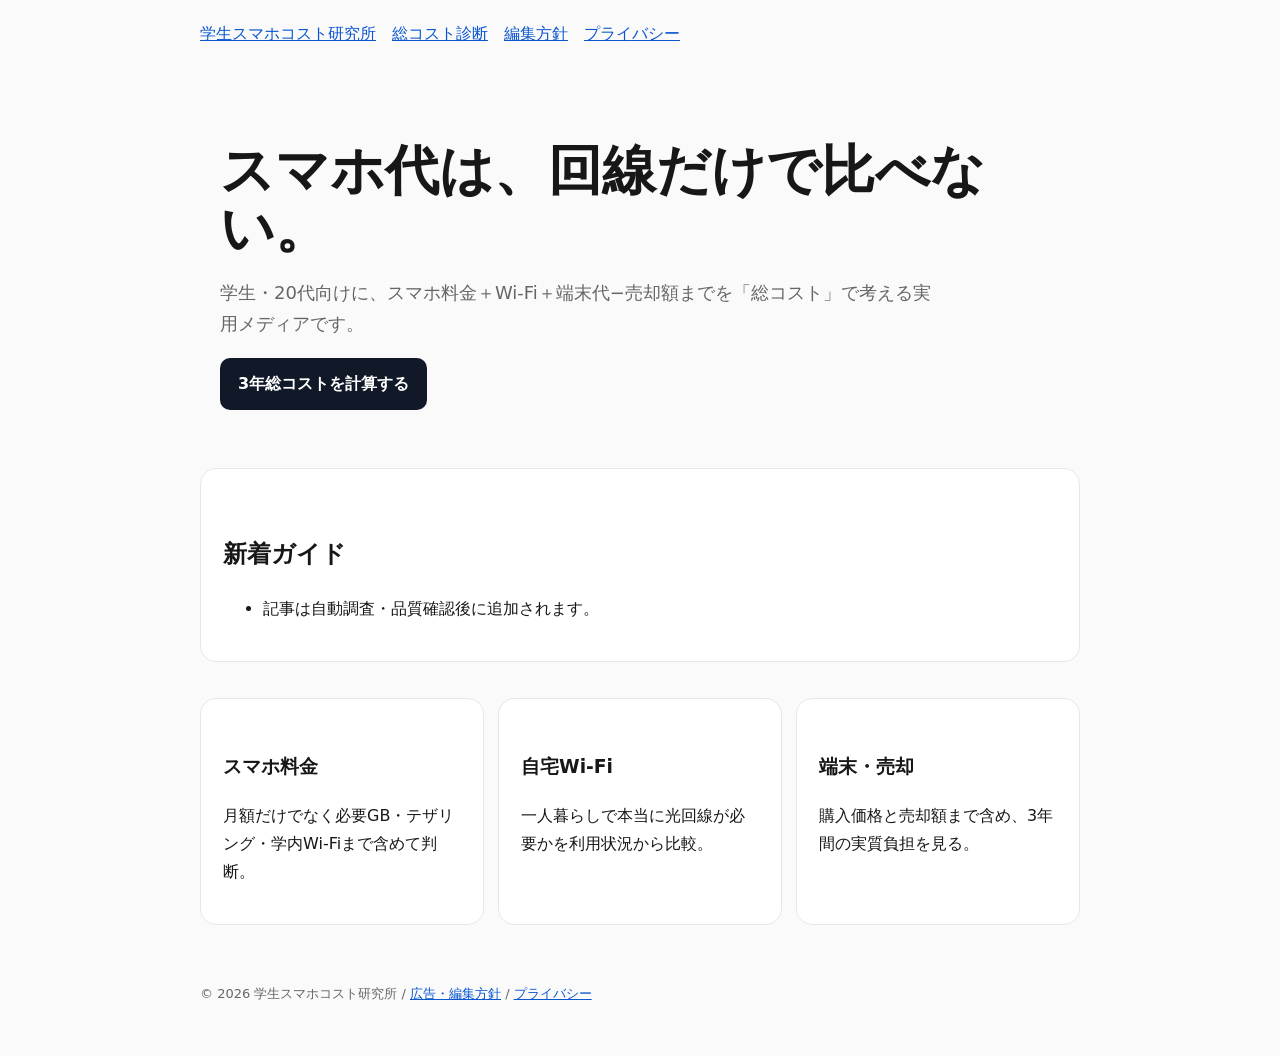
==== index.html @ e6176582 "Publish site from source e2dc97bde2a01c8302d99e75368e0c079bacfd00" ====
<!doctype html><html lang="ja"><head><meta charset="utf-8"><meta name="viewport" content="width=device-width,initial-scale=1"><title>学生スマホコスト研究所</title><meta name="description" content="大学生・20代向けに、スマホ料金＋Wi-Fi＋端末代−売却額までを3年総コストで比較する実用メディア"><style>
:root{--bg:#fafafa;--card:#fff;--text:#171717;--muted:#666;--line:#e7e7e7;--accent:#111827}
*{box-sizing:border-box}body{margin:0;background:var(--bg);color:var(--text);font-family:system-ui,-apple-system,BlinkMacSystemFont,"Segoe UI",sans-serif;line-height:1.75}a{color:#0b57d0}header,main,footer{max-width:920px;margin:auto;padding:20px}.hero{padding:54px 20px 24px}.hero h1{font-size:clamp(30px,6vw,54px);line-height:1.08;margin:0 0 16px}.lead{font-size:18px;color:var(--muted);max-width:720px}.card{background:var(--card);border:1px solid var(--line);border-radius:16px;padding:22px;margin:18px 0}.ad{font-size:13px;background:#f0f3f6;border-radius:10px;padding:12px;color:#444}.meta{font-size:13px;color:var(--muted)}h2{margin-top:42px}h3{margin-top:30px}.cta{display:inline-block;padding:12px 18px;background:var(--accent);color:#fff;border-radius:10px;text-decoration:none;font-weight:700}.cta:is(button){border:0;cursor:pointer}.a8-material{margin:18px 0;max-width:100%;overflow-wrap:anywhere}.a8-material img{max-width:100%;height:auto}.grid{display:grid;grid-template-columns:repeat(auto-fit,minmax(230px,1fr));gap:14px}.calc label{display:block;font-weight:600;margin:10px 0 4px}.calc input{width:100%;padding:10px;border:1px solid #ccc;border-radius:8px;font-size:16px}.result{font-size:24px;font-weight:750}.article-list li{margin:10px 0}footer{color:var(--muted);font-size:13px;padding-bottom:50px}@media(max-width:600px){header,main,footer{padding:16px}}
</style></head><body><header><a href="index.html">学生スマホコスト研究所</a>　<a href="calculator.html">総コスト診断</a>　<a href="about.html">編集方針</a>　<a href="privacy.html">プライバシー</a></header><main><section class="hero"><h1>スマホ代は、回線だけで比べない。</h1><p class="lead">学生・20代向けに、スマホ料金＋Wi-Fi＋端末代−売却額までを「総コスト」で考える実用メディアです。</p><p><a class="cta" href="calculator.html">3年総コストを計算する</a></p></section><section class="card"><h2>新着ガイド</h2><ul class="article-list"><li>記事は自動調査・品質確認後に追加されます。</li></ul></section><section class="grid"><div class="card"><h3>スマホ料金</h3><p>月額だけでなく必要GB・テザリング・学内Wi-Fiまで含めて判断。</p></div><div class="card"><h3>自宅Wi-Fi</h3><p>一人暮らしで本当に光回線が必要かを利用状況から比較。</p></div><div class="card"><h3>端末・売却</h3><p>購入価格と売却額まで含め、3年間の実質負担を見る。</p></div></section></main><footer>© 2026 学生スマホコスト研究所 / <a href="about.html">広告・編集方針</a> / <a href="privacy.html">プライバシー</a></footer></body></html>
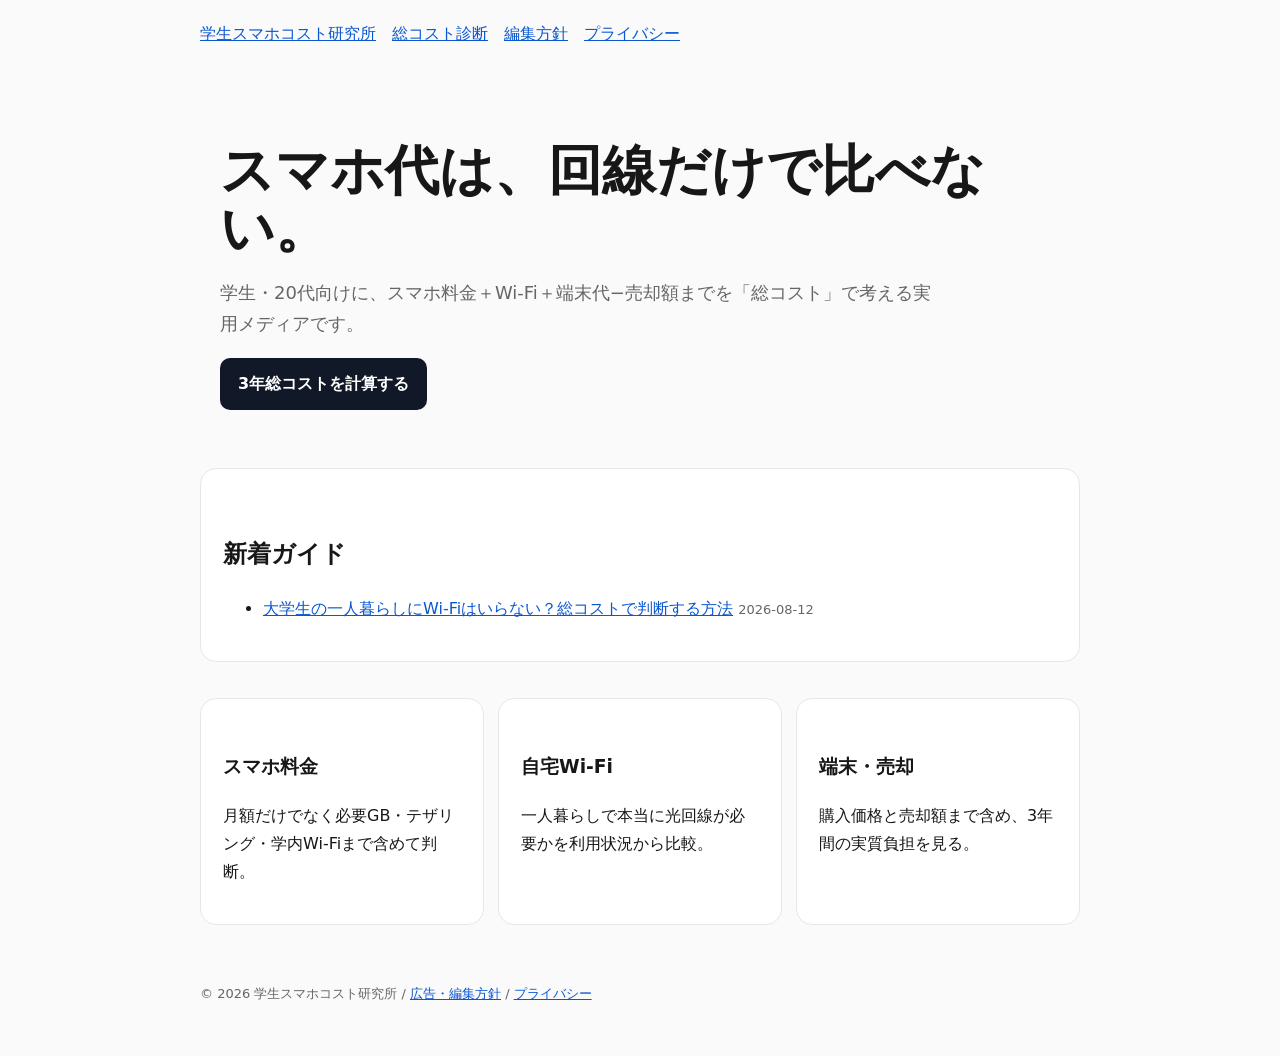
==== commit 404a413d: "Publish site from source 0dac244ba30dcc9787a6cc084d20dc7a38cf9743" ====
--- a/index.html
+++ b/index.html
@@ -1,4 +1,4 @@
 <!doctype html><html lang="ja"><head><meta charset="utf-8"><meta name="viewport" content="width=device-width,initial-scale=1"><title>学生スマホコスト研究所</title><meta name="description" content="大学生・20代向けに、スマホ料金＋Wi-Fi＋端末代−売却額までを3年総コストで比較する実用メディア"><style>
 :root{--bg:#fafafa;--card:#fff;--text:#171717;--muted:#666;--line:#e7e7e7;--accent:#111827}
 *{box-sizing:border-box}body{margin:0;background:var(--bg);color:var(--text);font-family:system-ui,-apple-system,BlinkMacSystemFont,"Segoe UI",sans-serif;line-height:1.75}a{color:#0b57d0}header,main,footer{max-width:920px;margin:auto;padding:20px}.hero{padding:54px 20px 24px}.hero h1{font-size:clamp(30px,6vw,54px);line-height:1.08;margin:0 0 16px}.lead{font-size:18px;color:var(--muted);max-width:720px}.card{background:var(--card);border:1px solid var(--line);border-radius:16px;padding:22px;margin:18px 0}.ad{font-size:13px;background:#f0f3f6;border-radius:10px;padding:12px;color:#444}.meta{font-size:13px;color:var(--muted)}h2{margin-top:42px}h3{margin-top:30px}.cta{display:inline-block;padding:12px 18px;background:var(--accent);color:#fff;border-radius:10px;text-decoration:none;font-weight:700}.cta:is(button){border:0;cursor:pointer}.a8-material{margin:18px 0;max-width:100%;overflow-wrap:anywhere}.a8-material img{max-width:100%;height:auto}.grid{display:grid;grid-template-columns:repeat(auto-fit,minmax(230px,1fr));gap:14px}.calc label{display:block;font-weight:600;margin:10px 0 4px}.calc input{width:100%;padding:10px;border:1px solid #ccc;border-radius:8px;font-size:16px}.result{font-size:24px;font-weight:750}.article-list li{margin:10px 0}footer{color:var(--muted);font-size:13px;padding-bottom:50px}@media(max-width:600px){header,main,footer{padding:16px}}
-</style></head><body><header><a href="index.html">学生スマホコスト研究所</a>　<a href="calculator.html">総コスト診断</a>　<a href="about.html">編集方針</a>　<a href="privacy.html">プライバシー</a></header><main><section class="hero"><h1>スマホ代は、回線だけで比べない。</h1><p class="lead">学生・20代向けに、スマホ料金＋Wi-Fi＋端末代−売却額までを「総コスト」で考える実用メディアです。</p><p><a class="cta" href="calculator.html">3年総コストを計算する</a></p></section><section class="card"><h2>新着ガイド</h2><ul class="article-list"><li>記事は自動調査・品質確認後に追加されます。</li></ul></section><section class="grid"><div class="card"><h3>スマホ料金</h3><p>月額だけでなく必要GB・テザリング・学内Wi-Fiまで含めて判断。</p></div><div class="card"><h3>自宅Wi-Fi</h3><p>一人暮らしで本当に光回線が必要かを利用状況から比較。</p></div><div class="card"><h3>端末・売却</h3><p>購入価格と売却額まで含め、3年間の実質負担を見る。</p></div></section></main><footer>© 2026 学生スマホコスト研究所 / <a href="about.html">広告・編集方針</a> / <a href="privacy.html">プライバシー</a></footer></body></html>+</style></head><body><header><a href="index.html">学生スマホコスト研究所</a>　<a href="calculator.html">総コスト診断</a>　<a href="about.html">編集方針</a>　<a href="privacy.html">プライバシー</a></header><main><section class="hero"><h1>スマホ代は、回線だけで比べない。</h1><p class="lead">学生・20代向けに、スマホ料金＋Wi-Fi＋端末代−売却額までを「総コスト」で考える実用メディアです。</p><p><a class="cta" href="calculator.html">3年総コストを計算する</a></p></section><section class="card"><h2>新着ガイド</h2><ul class="article-list"><li><a href="i01-daigakusei-hitorigurashi-wifi-iranai.html">大学生の一人暮らしにWi-Fiはいらない？総コストで判断する方法</a> <span class="meta">2026-08-12</span></li></ul></section><section class="grid"><div class="card"><h3>スマホ料金</h3><p>月額だけでなく必要GB・テザリング・学内Wi-Fiまで含めて判断。</p></div><div class="card"><h3>自宅Wi-Fi</h3><p>一人暮らしで本当に光回線が必要かを利用状況から比較。</p></div><div class="card"><h3>端末・売却</h3><p>購入価格と売却額まで含め、3年間の実質負担を見る。</p></div></section></main><footer>© 2026 学生スマホコスト研究所 / <a href="about.html">広告・編集方針</a> / <a href="privacy.html">プライバシー</a></footer></body></html>
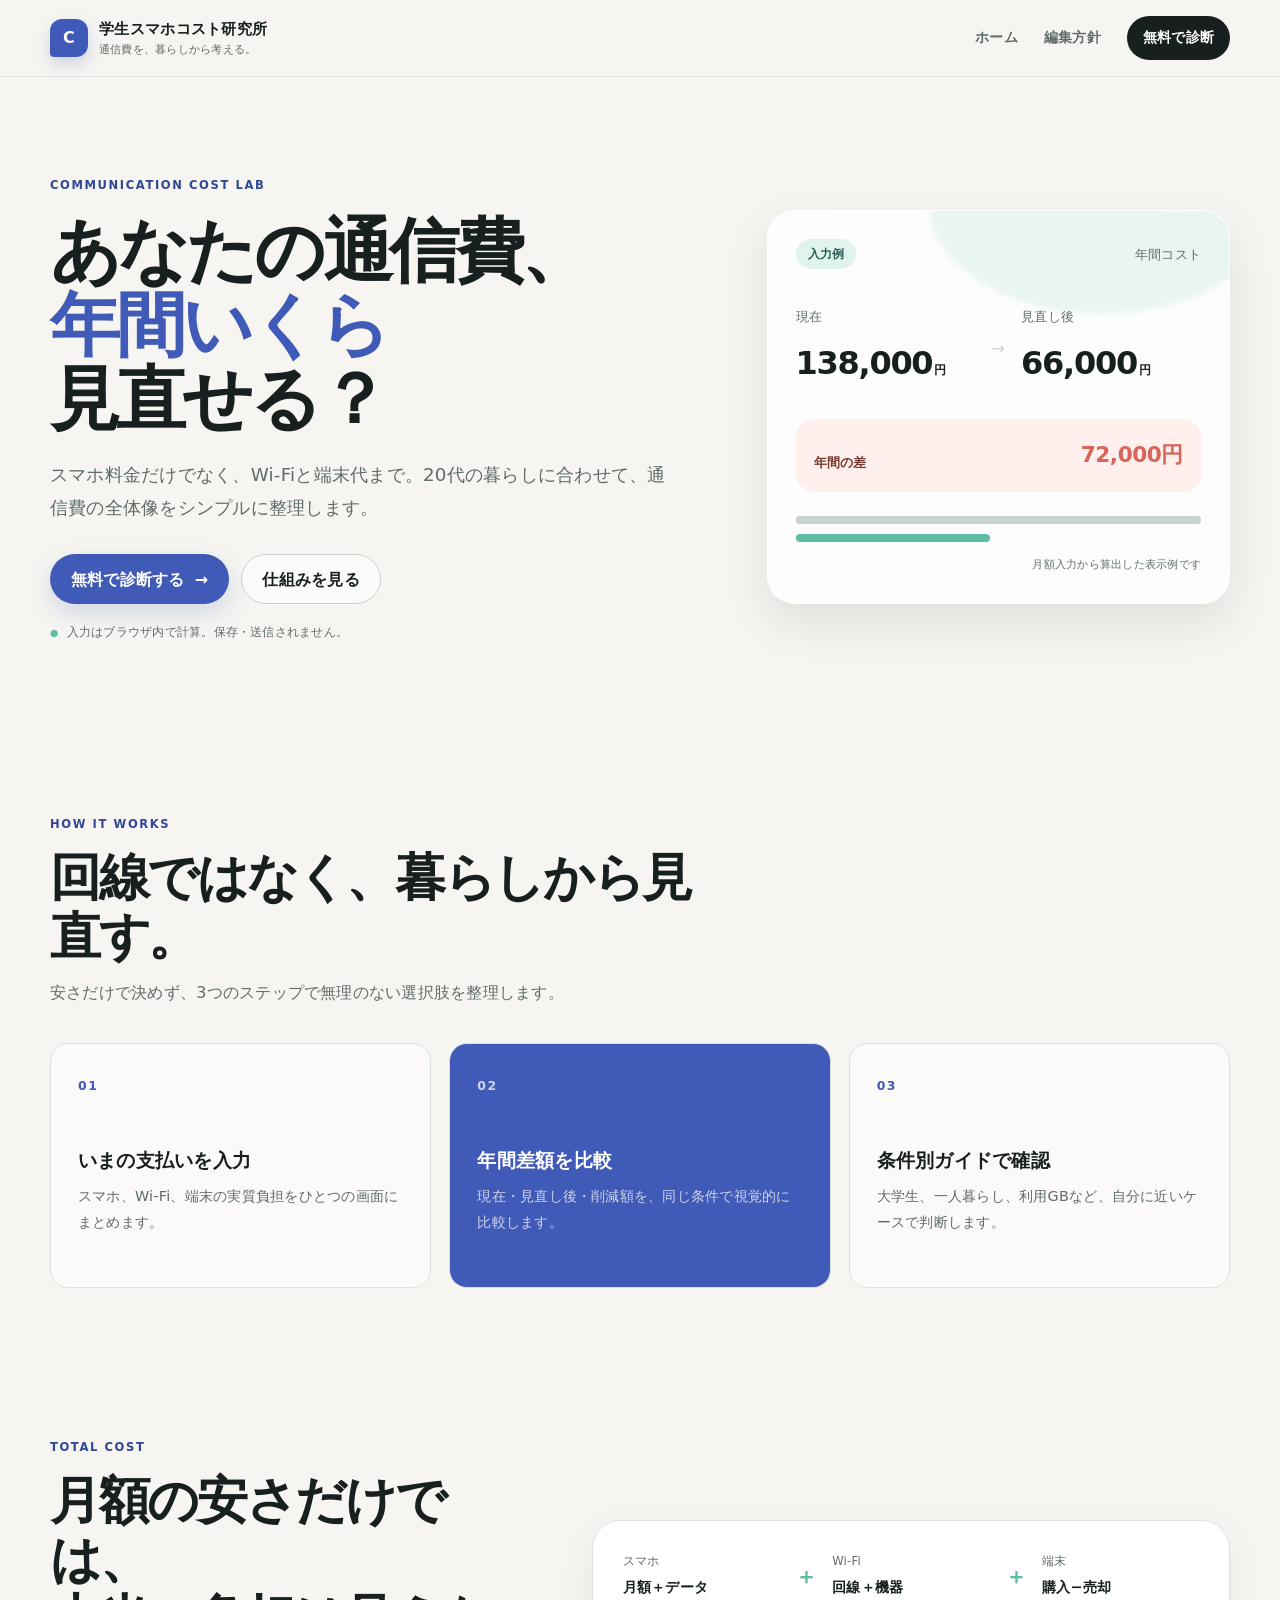
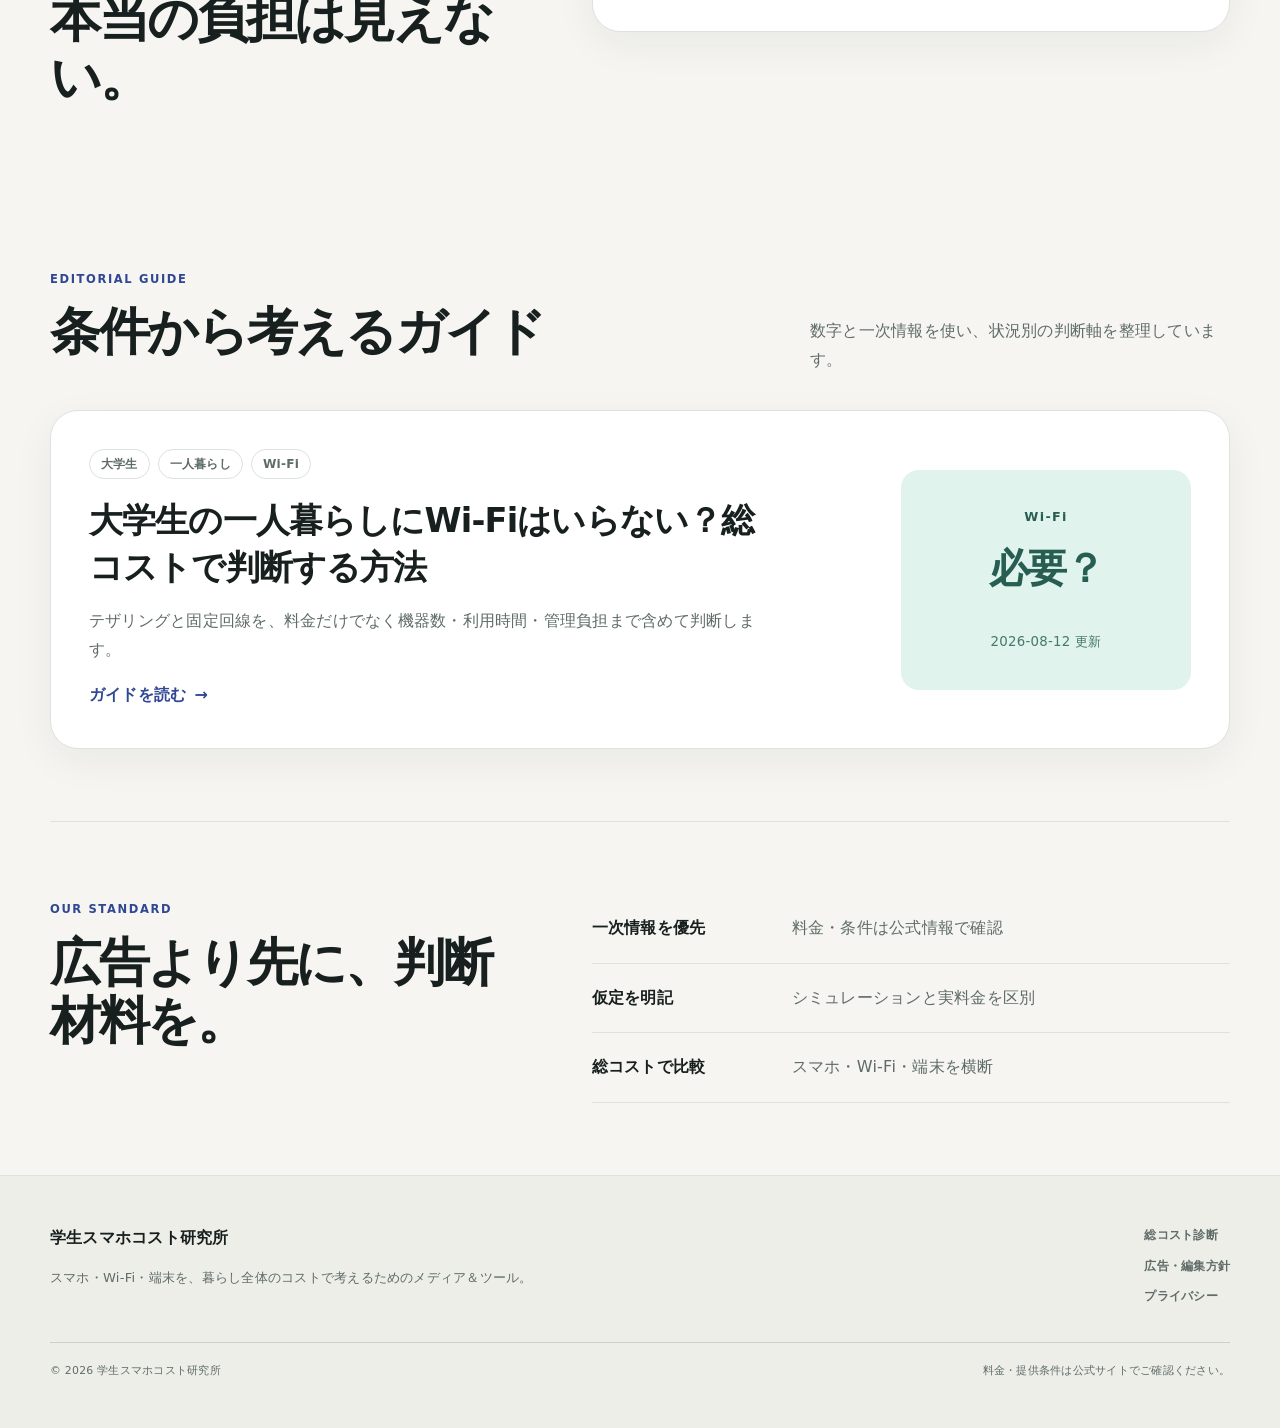
==== commit ae6653b1: "Publish site from source 175509a9a19158908cd3a0528f98ae6d734ffe25" ====
--- a/index.html
+++ b/index.html
@@ -1,4 +1,10 @@
-<!doctype html><html lang="ja"><head><meta charset="utf-8"><meta name="viewport" content="width=device-width,initial-scale=1"><title>学生スマホコスト研究所</title><meta name="description" content="大学生・20代向けに、スマホ料金＋Wi-Fi＋端末代−売却額までを3年総コストで比較する実用メディア"><style>
-:root{--bg:#fafafa;--card:#fff;--text:#171717;--muted:#666;--line:#e7e7e7;--accent:#111827}
-*{box-sizing:border-box}body{margin:0;background:var(--bg);color:var(--text);font-family:system-ui,-apple-system,BlinkMacSystemFont,"Segoe UI",sans-serif;line-height:1.75}a{color:#0b57d0}header,main,footer{max-width:920px;margin:auto;padding:20px}.hero{padding:54px 20px 24px}.hero h1{font-size:clamp(30px,6vw,54px);line-height:1.08;margin:0 0 16px}.lead{font-size:18px;color:var(--muted);max-width:720px}.card{background:var(--card);border:1px solid var(--line);border-radius:16px;padding:22px;margin:18px 0}.ad{font-size:13px;background:#f0f3f6;border-radius:10px;padding:12px;color:#444}.meta{font-size:13px;color:var(--muted)}h2{margin-top:42px}h3{margin-top:30px}.cta{display:inline-block;padding:12px 18px;background:var(--accent);color:#fff;border-radius:10px;text-decoration:none;font-weight:700}.cta:is(button){border:0;cursor:pointer}.a8-material{margin:18px 0;max-width:100%;overflow-wrap:anywhere}.a8-material img{max-width:100%;height:auto}.grid{display:grid;grid-template-columns:repeat(auto-fit,minmax(230px,1fr));gap:14px}.calc label{display:block;font-weight:600;margin:10px 0 4px}.calc input{width:100%;padding:10px;border:1px solid #ccc;border-radius:8px;font-size:16px}.result{font-size:24px;font-weight:750}.article-list li{margin:10px 0}footer{color:var(--muted);font-size:13px;padding-bottom:50px}@media(max-width:600px){header,main,footer{padding:16px}}
-</style></head><body><header><a href="index.html">学生スマホコスト研究所</a>　<a href="calculator.html">総コスト診断</a>　<a href="about.html">編集方針</a>　<a href="privacy.html">プライバシー</a></header><main><section class="hero"><h1>スマホ代は、回線だけで比べない。</h1><p class="lead">学生・20代向けに、スマホ料金＋Wi-Fi＋端末代−売却額までを「総コスト」で考える実用メディアです。</p><p><a class="cta" href="calculator.html">3年総コストを計算する</a></p></section><section class="card"><h2>新着ガイド</h2><ul class="article-list"><li><a href="i01-daigakusei-hitorigurashi-wifi-iranai.html">大学生の一人暮らしにWi-Fiはいらない？総コストで判断する方法</a> <span class="meta">2026-08-12</span></li></ul></section><section class="grid"><div class="card"><h3>スマホ料金</h3><p>月額だけでなく必要GB・テザリング・学内Wi-Fiまで含めて判断。</p></div><div class="card"><h3>自宅Wi-Fi</h3><p>一人暮らしで本当に光回線が必要かを利用状況から比較。</p></div><div class="card"><h3>端末・売却</h3><p>購入価格と売却額まで含め、3年間の実質負担を見る。</p></div></section></main><footer>© 2026 学生スマホコスト研究所 / <a href="about.html">広告・編集方針</a> / <a href="privacy.html">プライバシー</a></footer></body></html>+<!doctype html>
+<html lang="ja"><head><meta charset="utf-8"><meta name="viewport" content="width=device-width,initial-scale=1,viewport-fit=cover">
+<title>学生スマホコスト研究所</title><meta name="description" content="大学生・20代向けに、スマホ料金＋Wi-Fi＋端末代−売却額までを3年総コストで比較する実用メディア"><meta name="robots" content="index,follow,max-image-preview:large"><meta name="theme-color" content="#f6f5f1"><link rel="canonical" href="https://reitakahashi0020-rgb.github.io/student-phone-cost/">
+<meta property="og:type" content="website"><meta property="og:locale" content="ja_JP"><meta property="og:site_name" content="学生スマホコスト研究所"><meta property="og:title" content="学生スマホコスト研究所"><meta property="og:description" content="大学生・20代向けに、スマホ料金＋Wi-Fi＋端末代−売却額までを3年総コストで比較する実用メディア"><meta property="og:url" content="https://reitakahashi0020-rgb.github.io/student-phone-cost/">
+<link rel="stylesheet" href="site.css"><script defer src="site.js"></script><script type="application/ld+json">{"@context":"https://schema.org","@type":"WebSite","name":"学生スマホコスト研究所","description":"大学生・20代向けに、スマホ料金＋Wi-Fi＋端末代−売却額までを3年総コストで比較する実用メディア","url":"https://reitakahashi0020-rgb.github.io/student-phone-cost/","inLanguage":"ja-JP"}</script></head>
+<body class="home-body"><a class="skip-link" href="#main-content">本文へ移動</a><header class="site-header"><div class="site-header-inner"><a class="brand" href="index.html" aria-label="学生スマホコスト研究所 トップ"><span class="brand-mark" aria-hidden="true">C</span><span><strong>学生スマホコスト研究所</strong><small>通信費を、暮らしから考える。</small></span></a><nav class="global-nav" aria-label="メインナビゲーション"><a href="index.html">ホーム</a><a href="about.html">編集方針</a><a class="nav-cta" href="calculator.html">無料で診断</a></nav></div></header><main id="main-content"><section class="home-hero"><div class="hero-copy"><span class="eyebrow">COMMUNICATION COST LAB</span><h1>あなたの通信費、<br><em>年間いくら</em><br>見直せる？</h1><p>スマホ料金だけでなく、Wi-Fiと端末代まで。20代の暮らしに合わせて、通信費の全体像をシンプルに整理します。</p><div class="hero-actions"><a class="button button-primary" href="calculator.html">無料で診断する <span aria-hidden="true">→</span></a><a class="button button-ghost" href="#how-it-works">仕組みを見る</a></div><p class="privacy-note"><span aria-hidden="true">●</span> 入力はブラウザ内で計算。保存・送信されません。</p></div><div class="hero-dashboard" aria-label="診断結果の表示例"><div class="dashboard-top"><span class="pill pill-mint">入力例</span><span>年間コスト</span></div><div class="cost-flow"><div><small>現在</small><strong>138,000<em>円</em></strong></div><span aria-hidden="true">→</span><div><small>見直し後</small><strong>66,000<em>円</em></strong></div></div><div class="saving-strip"><span>年間の差</span><strong>72,000円</strong></div><div class="mini-bars" aria-hidden="true"><span style="--bar:100%"></span><span style="--bar:48%"></span></div><small class="example-note">月額入力から算出した表示例です</small></div></section>
+<section id="how-it-works" class="home-section"><div class="section-heading"><span class="eyebrow">HOW IT WORKS</span><h2>回線ではなく、暮らしから見直す。</h2><p>安さだけで決めず、3つのステップで無理のない選択肢を整理します。</p></div><div class="steps-grid"><article class="step-card"><span>01</span><h3>いまの支払いを入力</h3><p>スマホ、Wi-Fi、端末の実質負担をひとつの画面にまとめます。</p></article><article class="step-card step-featured"><span>02</span><h3>年間差額を比較</h3><p>現在・見直し後・削減額を、同じ条件で視覚的に比較します。</p></article><article class="step-card"><span>03</span><h3>条件別ガイドで確認</h3><p>大学生、一人暮らし、利用GBなど、自分に近いケースで判断します。</p></article></div></section>
+<section class="home-section feature-band"><div><span class="eyebrow">TOTAL COST</span><h2>月額の安さだけでは、<br>本当の負担は見えない。</h2></div><div class="formula-card"><div><span>スマホ</span><strong>月額＋データ</strong></div><b>＋</b><div><span>Wi-Fi</span><strong>回線＋機器</strong></div><b>＋</b><div><span>端末</span><strong>購入−売却</strong></div></div></section>
+<section class="home-section"><div class="section-heading section-heading-inline"><div><span class="eyebrow">EDITORIAL GUIDE</span><h2>条件から考えるガイド</h2></div><p>数字と一次情報を使い、状況別の判断軸を整理しています。</p></div><article class="featured-guide"><div><div class="pill-row"><span class="pill">大学生</span><span class="pill">一人暮らし</span><span class="pill">Wi-Fi</span></div><h3><a href="i01-daigakusei-hitorigurashi-wifi-iranai.html">大学生の一人暮らしにWi-Fiはいらない？総コストで判断する方法</a></h3><p>テザリングと固定回線を、料金だけでなく機器数・利用時間・管理負担まで含めて判断します。</p><a class="text-link" href="i01-daigakusei-hitorigurashi-wifi-iranai.html">ガイドを読む <span aria-hidden="true">→</span></a></div><div class="guide-visual" aria-hidden="true"><span>Wi-Fi</span><strong>必要？</strong><small>2026-08-12 更新</small></div></article></section>
+<section class="home-section trust-section"><div><span class="eyebrow">OUR STANDARD</span><h2>広告より先に、判断材料を。</h2></div><div class="trust-points"><p><strong>一次情報を優先</strong><span>料金・条件は公式情報で確認</span></p><p><strong>仮定を明記</strong><span>シミュレーションと実料金を区別</span></p><p><strong>総コストで比較</strong><span>スマホ・Wi-Fi・端末を横断</span></p></div></section></main><footer class="site-footer"><div class="footer-grid"><div><a class="footer-brand" href="index.html">学生スマホコスト研究所</a><p>スマホ・Wi-Fi・端末を、暮らし全体のコストで考えるためのメディア＆ツール。</p></div><nav aria-label="フッターナビゲーション"><a href="calculator.html">総コスト診断</a><a href="about.html">広告・編集方針</a><a href="privacy.html">プライバシー</a></nav></div><div class="footer-bottom"><span>© 2026 学生スマホコスト研究所</span><span>料金・提供条件は公式サイトでご確認ください。</span></div></footer></body></html>
--- a/site.css
+++ b/site.css
@@ -0,0 +1,352 @@
+:root {
+  color-scheme: light;
+  --color-background: #f6f5f1;
+  --color-surface: #ffffff;
+  --color-surface-soft: #edf2ef;
+  --color-text: #18201f;
+  --color-muted: #5f6c68;
+  --color-primary: #405ab8;
+  --color-primary-dark: #304793;
+  --color-primary-soft: #e8edff;
+  --color-secondary: #5dbda5;
+  --color-secondary-soft: #e0f4ed;
+  --color-accent: #d76559;
+  --color-accent-soft: #fff0ed;
+  --color-line: #dce2de;
+  --color-line-strong: #c8d1cc;
+  --shadow-soft: 0 12px 40px rgba(24, 32, 31, .06);
+  --shadow-lift: 0 18px 46px rgba(24, 32, 31, .10);
+  --radius-small: 10px;
+  --radius-medium: 18px;
+  --radius-large: 28px;
+  --space-1: .5rem;
+  --space-2: .75rem;
+  --space-3: 1rem;
+  --space-4: 1.5rem;
+  --space-5: 2rem;
+  --space-6: 3rem;
+  --space-7: 4.5rem;
+  --content-width: 1180px;
+  --reading-width: 720px;
+  --transition: 180ms cubic-bezier(.2, .8, .2, 1);
+}
+
+* { box-sizing: border-box; }
+html { scroll-behavior: smooth; }
+body { margin: 0; background: var(--color-background); color: var(--color-text); font-family: Inter, "Noto Sans JP", "Hiragino Kaku Gothic ProN", "Yu Gothic", system-ui, -apple-system, sans-serif; font-size: 16px; line-height: 1.8; letter-spacing: .015em; -webkit-font-smoothing: antialiased; }
+a { color: var(--color-primary-dark); text-decoration-thickness: .08em; text-underline-offset: .2em; }
+a:hover { color: var(--color-primary); }
+button, input { font: inherit; }
+button, a { -webkit-tap-highlight-color: transparent; }
+:focus-visible { outline: 3px solid rgba(64, 90, 184, .34); outline-offset: 3px; border-radius: 6px; }
+.skip-link { position: fixed; z-index: 100; top: 10px; left: 10px; transform: translateY(-150%); padding: 10px 14px; background: var(--color-text); color: white; border-radius: var(--radius-small); }
+.skip-link:focus { transform: translateY(0); }
+
+.site-header { position: sticky; z-index: 20; top: 0; background: rgba(246, 245, 241, .88); border-bottom: 1px solid rgba(220, 226, 222, .82); backdrop-filter: blur(14px); }
+.site-header-inner { width: min(calc(100% - 40px), var(--content-width)); min-height: 76px; margin: auto; display: flex; align-items: center; justify-content: space-between; gap: var(--space-4); }
+.brand { display: inline-flex; align-items: center; gap: 11px; color: var(--color-text); text-decoration: none; line-height: 1.15; }
+.brand:hover { color: var(--color-text); }
+.brand-mark { display: grid; width: 38px; height: 38px; place-items: center; border-radius: 12px 12px 12px 4px; background: var(--color-primary); color: white; font-weight: 800; box-shadow: 0 7px 16px rgba(64, 90, 184, .22); }
+.brand strong { display: block; font-size: .94rem; letter-spacing: .02em; }
+.brand small { display: block; margin-top: 4px; color: var(--color-muted); font-size: .66rem; }
+.global-nav { display: flex; align-items: center; gap: 26px; }
+.global-nav a { color: var(--color-muted); font-size: .88rem; font-weight: 700; text-decoration: none; }
+.global-nav a:hover { color: var(--color-text); }
+.global-nav .nav-cta { padding: 9px 16px; background: var(--color-text); color: white; border-radius: 999px; }
+.global-nav .nav-cta:hover { background: var(--color-primary-dark); color: white; transform: translateY(-1px); }
+
+main { min-height: 70vh; }
+.page-shell, .home-hero, .home-section { width: min(calc(100% - 40px), var(--content-width)); margin-inline: auto; }
+.eyebrow { display: inline-block; color: var(--color-primary-dark); font-size: .72rem; font-weight: 850; letter-spacing: .14em; line-height: 1.2; }
+.pill-row { display: flex; flex-wrap: wrap; gap: 8px; }
+.pill { display: inline-flex; align-items: center; min-height: 30px; padding: 4px 11px; border: 1px solid var(--color-line); border-radius: 999px; background: rgba(255, 255, 255, .75); color: var(--color-muted); font-size: .76rem; font-weight: 750; line-height: 1; }
+.pill-mint { border-color: transparent; background: var(--color-secondary-soft); color: #275f52; }
+.pill-soft { border-color: transparent; background: var(--color-primary-soft); color: var(--color-primary-dark); }
+.pill-pr { min-height: 25px; padding: 3px 8px; border-color: transparent; background: var(--color-text); color: white; font-size: .64rem; letter-spacing: .08em; }
+
+.button { display: inline-flex; min-height: 50px; align-items: center; justify-content: center; gap: 10px; padding: 11px 20px; border: 1px solid transparent; border-radius: 999px; font-weight: 800; line-height: 1.2; text-decoration: none; cursor: pointer; transition: transform var(--transition), box-shadow var(--transition), background var(--transition); }
+.button:hover { transform: translateY(-2px); }
+.button-primary { background: var(--color-primary); color: white; box-shadow: 0 9px 24px rgba(64, 90, 184, .20); }
+.button-primary:hover { background: var(--color-primary-dark); color: white; box-shadow: 0 13px 28px rgba(64, 90, 184, .26); }
+.button-ghost { border-color: var(--color-line-strong); background: rgba(255, 255, 255, .6); color: var(--color-text); }
+.button-ghost:hover { border-color: var(--color-primary); background: white; color: var(--color-primary-dark); }
+.button-block { width: 100%; }
+.text-link { display: inline-flex; align-items: center; gap: 8px; color: var(--color-primary-dark); font-weight: 800; text-decoration: none; }
+.text-link span { transition: transform var(--transition); }
+.text-link:hover span { transform: translateX(4px); }
+
+.home-hero { display: grid; grid-template-columns: minmax(0, 1.15fr) minmax(390px, .85fr); gap: clamp(44px, 7vw, 100px); align-items: center; min-height: 660px; padding-block: var(--space-7); }
+.hero-copy h1 { max-width: 720px; margin: 16px 0 22px; font-size: clamp(2.65rem, 5.5vw, 5rem); line-height: 1.05; letter-spacing: -.055em; }
+.hero-copy h1 em { color: var(--color-primary); font-style: normal; }
+.hero-copy > p { max-width: 640px; margin: 0; color: var(--color-muted); font-size: clamp(1rem, 1.6vw, 1.14rem); }
+.hero-actions { display: flex; flex-wrap: wrap; gap: 12px; margin-top: 30px; }
+.hero-copy .privacy-note { display: flex; align-items: center; gap: 8px; margin-top: 17px; font-size: .78rem; }
+.privacy-note span { color: var(--color-secondary); font-size: .6rem; }
+.hero-dashboard { position: relative; padding: 28px; overflow: hidden; border: 1px solid rgba(255,255,255,.72); border-radius: var(--radius-large); background: rgba(255, 255, 255, .82); box-shadow: var(--shadow-lift); }
+.hero-dashboard::before { position: absolute; inset: -30% -10% auto 35%; height: 220px; border-radius: 50%; background: rgba(93, 189, 165, .13); content: ""; filter: blur(3px); }
+.dashboard-top { position: relative; display: flex; align-items: center; justify-content: space-between; color: var(--color-muted); font-size: .8rem; }
+.cost-flow { position: relative; display: grid; grid-template-columns: 1fr auto 1fr; gap: 16px; align-items: center; margin: 36px 0 26px; }
+.cost-flow > div { display: grid; gap: 6px; }
+.cost-flow small { color: var(--color-muted); }
+.cost-flow strong { font-size: clamp(1.35rem, 2.5vw, 2rem); letter-spacing: -.04em; }
+.cost-flow strong em { margin-left: 2px; font-size: .78rem; font-style: normal; }
+.cost-flow > span { color: var(--color-line-strong); }
+.saving-strip { position: relative; display: flex; align-items: end; justify-content: space-between; padding: 17px 18px; border-radius: var(--radius-medium); background: var(--color-accent-soft); color: #78392f; }
+.saving-strip span { font-size: .82rem; font-weight: 700; }
+.saving-strip strong { color: var(--color-accent); font-size: 1.35rem; letter-spacing: -.02em; }
+.mini-bars { display: grid; gap: 10px; margin-top: 24px; }
+.mini-bars span { display: block; width: var(--bar); height: 8px; border-radius: 999px; background: var(--color-line-strong); }
+.mini-bars span:last-child { background: var(--color-secondary); }
+.example-note { display: block; margin-top: 13px; color: var(--color-muted); font-size: .7rem; text-align: right; }
+
+.home-section { padding-block: var(--space-7); }
+.section-heading { max-width: 680px; margin-bottom: 36px; }
+.section-heading h2, .feature-band h2, .trust-section h2 { margin: 10px 0 13px; font-size: clamp(2rem, 4vw, 3.45rem); line-height: 1.15; letter-spacing: -.045em; }
+.section-heading p { margin: 0; color: var(--color-muted); }
+.section-heading-inline { display: flex; max-width: none; align-items: end; justify-content: space-between; gap: 40px; }
+.section-heading-inline p { max-width: 420px; }
+.steps-grid { display: grid; grid-template-columns: repeat(3, 1fr); gap: 18px; }
+.step-card { min-height: 245px; padding: 27px; border: 1px solid var(--color-line); border-radius: var(--radius-medium); background: rgba(255, 255, 255, .58); transition: transform var(--transition), box-shadow var(--transition), border var(--transition); }
+.step-card:hover { transform: translateY(-4px); border-color: var(--color-line-strong); box-shadow: var(--shadow-soft); }
+.step-card > span, .card-index { color: var(--color-primary); font-size: .78rem; font-weight: 850; letter-spacing: .12em; }
+.step-card h3 { margin: 48px 0 10px; font-size: 1.18rem; line-height: 1.35; }
+.step-card p { margin: 0; color: var(--color-muted); font-size: .9rem; }
+.step-featured { background: var(--color-primary); color: white; }
+.step-featured > span, .step-featured p { color: rgba(255, 255, 255, .74); }
+.feature-band { display: grid; grid-template-columns: .85fr 1.15fr; gap: 70px; align-items: center; }
+.formula-card { display: grid; grid-template-columns: 1fr auto 1fr auto 1fr; gap: 15px; align-items: center; padding: 30px; border: 1px solid var(--color-line); border-radius: var(--radius-large); background: var(--color-surface); box-shadow: var(--shadow-soft); }
+.formula-card div { display: grid; gap: 3px; }
+.formula-card span { color: var(--color-muted); font-size: .72rem; }
+.formula-card strong { font-size: .9rem; }
+.formula-card b { color: var(--color-secondary); font-size: 1.4rem; }
+.featured-guide { display: grid; grid-template-columns: 1fr 290px; gap: 44px; align-items: center; padding: 38px; border: 1px solid var(--color-line); border-radius: var(--radius-large); background: var(--color-surface); box-shadow: var(--shadow-soft); }
+.featured-guide h3 { max-width: 680px; margin: 18px 0 12px; font-size: clamp(1.35rem, 2.8vw, 2.1rem); line-height: 1.4; letter-spacing: -.025em; }
+.featured-guide h3 a { color: var(--color-text); text-decoration: none; }
+.featured-guide p { max-width: 680px; color: var(--color-muted); }
+.guide-visual { display: grid; min-height: 220px; align-content: center; justify-items: center; border-radius: var(--radius-medium); background: var(--color-secondary-soft); color: #285e52; }
+.guide-visual span { font-size: .8rem; font-weight: 800; letter-spacing: .1em; }
+.guide-visual strong { margin-block: 4px; font-size: 2.5rem; letter-spacing: -.05em; }
+.guide-visual small { margin-top: 22px; color: #47776d; }
+.trust-section { display: grid; grid-template-columns: .85fr 1.15fr; gap: 70px; align-items: start; border-top: 1px solid var(--color-line); }
+.trust-points { display: grid; gap: 0; }
+.trust-points p { display: grid; grid-template-columns: 180px 1fr; gap: 20px; margin: 0; padding: 20px 0; border-bottom: 1px solid var(--color-line); }
+.trust-points span { color: var(--color-muted); }
+
+.tool-header, .policy-header { max-width: 820px; padding: var(--space-7) 0 var(--space-6); }
+.tool-header .pill-row { margin: 18px 0; }
+.tool-header h1, .policy-header h1, .article-header h1 { margin: 14px 0 18px; font-size: clamp(2.35rem, 5vw, 4.6rem); line-height: 1.1; letter-spacing: -.05em; }
+.tool-header p, .policy-header p { max-width: 680px; color: var(--color-muted); font-size: 1.06rem; }
+.calculator-layout { display: grid; grid-template-columns: minmax(0, 1.05fr) minmax(360px, .95fr); gap: 22px; align-items: start; padding-bottom: var(--space-6); }
+.calculator-card, .result-panel { padding: clamp(22px, 3vw, 34px); border: 1px solid var(--color-line); border-radius: var(--radius-large); background: var(--color-surface); box-shadow: var(--shadow-soft); }
+.result-panel { position: sticky; top: 98px; }
+.card-heading { display: flex; gap: 16px; align-items: start; margin-bottom: 26px; }
+.card-heading h2 { margin: 0; font-size: 1.25rem; line-height: 1.3; }
+.card-heading p { margin: 3px 0 0; color: var(--color-muted); font-size: .8rem; }
+.input-columns { display: grid; grid-template-columns: 1fr 1fr; gap: 28px; }
+.calc fieldset { min-width: 0; margin: 0; padding: 0; border: 0; }
+.calc legend { display: flex; align-items: center; gap: 8px; margin-bottom: 12px; font-weight: 850; }
+.status-dot { width: 8px; height: 8px; border-radius: 50%; background: var(--color-line-strong); }
+.status-dot.future { background: var(--color-secondary); }
+.calc label { display: flex; justify-content: space-between; gap: 12px; margin: 16px 0 6px; color: var(--color-text); font-size: .82rem; font-weight: 750; }
+.calc label span { color: var(--color-muted); font-weight: 500; }
+.calc small { display: block; margin-top: 4px; color: var(--color-muted); font-size: .68rem; }
+.input-with-unit { display: flex; align-items: center; border: 1px solid var(--color-line-strong); border-radius: var(--radius-small); background: #fcfdfc; transition: border var(--transition), box-shadow var(--transition); }
+.input-with-unit:focus-within { border-color: var(--color-primary); box-shadow: 0 0 0 3px rgba(64, 90, 184, .12); }
+.input-with-unit input { width: 100%; min-width: 0; padding: 12px 4px 12px 13px; border: 0; outline: 0; background: transparent; color: var(--color-text); font-size: 1rem; font-weight: 750; }
+.input-with-unit > span { padding-right: 12px; color: var(--color-muted); font-size: .78rem; }
+.sale-row { display: grid; grid-template-columns: 1fr 145px; gap: 18px; align-items: end; margin-top: 28px; padding-top: 22px; border-top: 1px solid var(--color-line); }
+.sale-row label { margin: 0; }
+.sale-row small { line-height: 1.5; }
+.calculate-button { position: relative; margin-top: 24px; border: 0; }
+.button-loader { display: none; width: 16px; height: 16px; border: 2px solid rgba(255,255,255,.45); border-top-color: white; border-radius: 50%; animation: spin .7s linear infinite; }
+.calculate-button.is-loading .button-loader { display: block; }
+.calculate-button.is-loading .button-label { opacity: .72; }
+@keyframes spin { to { transform: rotate(360deg); } }
+.result-grid { display: grid; gap: 11px; }
+.result-card { padding: 17px 18px; border: 1px solid var(--color-line); border-radius: var(--radius-medium); background: #fbfcfb; }
+.result-card > span { display: block; color: var(--color-muted); font-size: .78rem; font-weight: 700; }
+.result { display: block; margin-top: 4px; font-size: clamp(1.6rem, 3vw, 2.2rem); line-height: 1.3; letter-spacing: -.035em; }
+.result-future { border-color: #c8e9df; background: var(--color-secondary-soft); }
+.result-saving { border-color: #f1c9c3; background: var(--color-accent-soft); }
+.result-saving .result { color: var(--color-accent); }
+.result-saving small { color: #875249; }
+.cost-bar { height: 5px; margin-top: 12px; overflow: hidden; border-radius: 999px; background: var(--color-line); }
+.cost-bar i { display: block; width: 0; height: 100%; border-radius: inherit; background: var(--color-text); transition: width 500ms cubic-bezier(.2, .8, .2, 1); }
+.result-future .cost-bar i { background: var(--color-secondary); }
+.three-year { display: grid; grid-template-columns: 1fr 1fr; gap: 12px; margin-top: 18px; padding-top: 18px; border-top: 1px solid var(--color-line); }
+.three-year div { display: grid; gap: 2px; }
+.three-year span { color: var(--color-muted); font-size: .72rem; }
+.three-year strong { font-size: .95rem; }
+.three-year .three-year-saving { grid-column: 1 / -1; display: flex; align-items: center; justify-content: space-between; padding: 12px 14px; border-radius: var(--radius-small); background: var(--color-surface-soft); }
+.three-year-saving strong { color: var(--color-primary-dark); font-size: 1.15rem; }
+.result-note { margin: 17px 0 0; color: var(--color-muted); font-size: .72rem; line-height: 1.65; }
+.next-check { display: grid; grid-template-columns: .8fr 1.2fr; gap: 50px; align-items: start; margin: var(--space-6) 0 var(--space-7); padding: 38px; border-radius: var(--radius-large); background: var(--color-text); color: white; }
+.next-check h2 { margin: 10px 0; font-size: clamp(1.55rem, 3vw, 2.4rem); line-height: 1.3; }
+.next-check .eyebrow { color: var(--color-secondary); }
+.next-check .text-link { grid-column: 2; color: #b9c8ff; }
+.check-list, .cost-list { display: grid; gap: 10px; margin: 0; padding: 0; list-style: none; }
+.check-list li, .cost-list li { position: relative; padding-left: 28px; }
+.check-list li::before, .cost-list li::before { position: absolute; top: .62em; left: 0; width: 16px; height: 16px; border-radius: 50%; background: var(--color-secondary); color: #173d34; content: "✓"; font-size: 10px; font-weight: 900; line-height: 16px; text-align: center; }
+
+.article-page { display: grid; grid-template-columns: minmax(0, var(--reading-width)) 280px; gap: clamp(46px, 7vw, 92px); align-items: start; padding-block: 36px var(--space-7); }
+.article-main { min-width: 0; }
+.article-breadcrumb { display: flex; flex-wrap: wrap; gap: 8px; margin-bottom: 20px; color: var(--color-muted); font-size: .76rem; }
+.article-breadcrumb a { color: var(--color-muted); }
+.disclosure { display: flex; gap: 10px; align-items: start; margin-bottom: 34px; padding: 12px 14px; border: 1px solid var(--color-line); border-radius: var(--radius-small); background: rgba(255,255,255,.58); color: var(--color-muted); font-size: .72rem; line-height: 1.55; }
+.article-header { padding-bottom: 32px; border-bottom: 1px solid var(--color-line); }
+.article-header h1 { max-width: 760px; font-size: clamp(2.25rem, 5vw, 4rem); }
+.article-meta { display: flex; gap: 20px; color: var(--color-muted); font-size: .74rem; }
+.article-dek { margin: 36px 0 24px; color: #35413f; font-size: 1.08rem; line-height: 1.9; }
+.conclusion-card { position: relative; margin: 26px 0 46px; padding: 28px 28px 25px; overflow: hidden; border: 1px solid #cbd7ff; border-radius: var(--radius-medium); background: var(--color-primary-soft); }
+.conclusion-card::after { position: absolute; right: -30px; bottom: -65px; width: 150px; height: 150px; border-radius: 50%; background: rgba(93,189,165,.20); content: ""; }
+.callout-label { color: var(--color-primary-dark); font-size: .72rem; font-weight: 850; letter-spacing: .12em; }
+.conclusion-card p { position: relative; z-index: 1; margin: 10px 0 0; color: #25345e; font-weight: 650; }
+.article-section { margin-block: 50px; scroll-margin-top: 110px; }
+.article-section > h2 { margin: 0 0 20px; font-size: clamp(1.55rem, 3vw, 2.1rem); line-height: 1.4; letter-spacing: -.025em; }
+.article-section > p, .article-section > ul { margin-block: 16px; }
+.article-section h3 { margin: 0 0 10px; font-size: 1.08rem; line-height: 1.45; }
+.article-section p { color: #35413f; }
+.article-section strong { color: var(--color-text); }
+.section-cost .cost-list { margin: 22px 0; padding: 24px; border: 1px solid var(--color-line); border-radius: var(--radius-medium); background: var(--color-surface); box-shadow: var(--shadow-soft); }
+.section-cost .cost-list li::before { background: var(--color-primary-soft); color: var(--color-primary-dark); }
+.editorial-grid { display: grid; gap: 14px; }
+.criteria-grid { grid-template-columns: 1fr 1fr; }
+.article-card { padding: 22px; border: 1px solid var(--color-line); border-radius: var(--radius-medium); background: var(--color-surface); }
+.criterion-card h3 { margin-top: 22px; }
+.criterion-card p { margin-bottom: 0; font-size: .9rem; }
+.case-grid { grid-template-columns: 1fr 1fr; margin-top: 22px; }
+.case-card { background: rgba(255,255,255,.74); }
+.case-card:nth-child(2) { border-color: #c7e7de; background: var(--color-secondary-soft); }
+.case-card h3 { margin-top: 15px; }
+.case-card p { font-size: .88rem; }
+.table-wrap { margin-top: 22px; overflow-x: auto; border: 1px solid var(--color-line); border-radius: var(--radius-medium); background: var(--color-surface); }
+table { width: 100%; border-collapse: collapse; font-size: .82rem; }
+caption { padding: 17px 18px 10px; font-weight: 800; text-align: left; }
+th, td { padding: 13px 16px; border-top: 1px solid var(--color-line); text-align: left; vertical-align: top; }
+thead th { color: var(--color-muted); font-size: .7rem; }
+tbody th { white-space: nowrap; }
+.table-note { margin: 0 !important; padding: 10px 16px 14px; color: var(--color-muted) !important; font-size: .68rem; }
+.decision-grid { display: grid; grid-template-columns: 1fr 1fr; gap: 14px; }
+.decision-card { padding: 22px; border-radius: var(--radius-medium); }
+.decision-yes { background: var(--color-secondary-soft); }
+.decision-wait { border: 1px solid var(--color-line); background: var(--color-surface); }
+.decision-card p { margin: 16px 0 0; font-size: .9rem; }
+.section-checklist .check-list { padding: 24px; border-radius: var(--radius-medium); background: var(--color-text); color: white; }
+.section-checklist .check-list li::before { background: var(--color-secondary); }
+.section-summary { padding: 27px; border-radius: var(--radius-medium); background: var(--color-surface-soft); }
+.section-summary > h2 { font-size: 1.4rem; }
+.section-summary p { margin-bottom: 0; }
+.section-sources { padding-top: 35px; border-top: 1px solid var(--color-line); }
+.section-sources > h2 { font-size: 1.15rem; }
+.source-list { display: grid; gap: 9px; padding-left: 20px; font-size: .78rem; }
+.source-list a { overflow-wrap: anywhere; }
+.partner-card { margin: 28px 0; padding: 22px; border: 1px solid var(--color-line); border-radius: var(--radius-medium); background: var(--color-surface); box-shadow: var(--shadow-soft); }
+.partner-heading { display: flex; gap: 12px; align-items: start; margin-bottom: 16px; }
+.partner-heading strong, .partner-heading span { display: block; }
+.partner-heading strong { font-size: .94rem; }
+.partner-heading div > span { margin-top: 3px; color: var(--color-muted); font-size: .72rem; }
+.a8-material { max-width: 100%; overflow-wrap: anywhere; }
+.a8-material > a { display: flex; min-height: 48px; align-items: center; justify-content: center; padding: 11px 16px; border-radius: 999px; background: var(--color-primary); color: white; font-size: .86rem; font-weight: 800; line-height: 1.45; text-align: center; text-decoration: none; transition: background var(--transition), transform var(--transition); }
+.a8-material > a:hover { transform: translateY(-2px); background: var(--color-primary-dark); color: white; }
+.a8-material img { max-width: 100%; height: auto; }
+.article-rail { position: sticky; top: 110px; padding-top: 160px; }
+.rail-card { padding: 22px; border: 1px solid var(--color-line); border-radius: var(--radius-medium); background: var(--color-surface); box-shadow: var(--shadow-soft); }
+.rail-card > strong { display: block; margin-top: 10px; font-size: 1.08rem; }
+.rail-card p { color: var(--color-muted); font-size: .78rem; line-height: 1.65; }
+.rail-card small { display: block; margin-top: 10px; color: var(--color-muted); font-size: .66rem; text-align: center; }
+
+.policy-grid { display: grid; grid-template-columns: 1fr 1fr; gap: 18px; padding-bottom: var(--space-7); }
+.policy-card { padding: 30px; border: 1px solid var(--color-line); border-radius: var(--radius-medium); background: var(--color-surface); }
+.policy-card-wide { grid-column: 1 / -1; }
+.policy-card h2 { margin: 24px 0 10px; font-size: 1.3rem; }
+.policy-card p { margin: 0; color: var(--color-muted); }
+.policy-stack { display: grid; gap: 14px; max-width: 820px; padding-bottom: var(--space-7); }
+.not-found { padding-block: 14vh; text-align: center; }
+.not-found h1 { margin: 12px 0; font-size: clamp(2rem, 5vw, 4rem); }
+.not-found p { margin-bottom: 28px; color: var(--color-muted); }
+
+.site-footer { padding: 48px max(20px, calc((100% - var(--content-width)) / 2)); border-top: 1px solid var(--color-line); background: #eeeee9; }
+.footer-grid { display: grid; grid-template-columns: 1fr auto; gap: 60px; }
+.footer-brand { color: var(--color-text); font-weight: 850; text-decoration: none; }
+.footer-grid p { max-width: 520px; color: var(--color-muted); font-size: .82rem; }
+.footer-grid nav { display: grid; gap: 8px; align-content: start; }
+.footer-grid nav a { color: var(--color-muted); font-size: .78rem; font-weight: 700; text-decoration: none; }
+.footer-bottom { display: flex; justify-content: space-between; gap: 20px; margin-top: 34px; padding-top: 18px; border-top: 1px solid var(--color-line-strong); color: var(--color-muted); font-size: .68rem; }
+
+@media (max-width: 900px) {
+  .home-hero { grid-template-columns: 1fr; min-height: auto; }
+  .hero-dashboard { max-width: 620px; }
+  .feature-band, .trust-section { grid-template-columns: 1fr; gap: 30px; }
+  .calculator-layout { grid-template-columns: 1fr; }
+  .result-panel { position: static; }
+  .article-page { grid-template-columns: minmax(0, 1fr); }
+  .article-rail { position: static; padding-top: 0; }
+  .rail-card { display: grid; grid-template-columns: 1fr auto; gap: 10px 22px; align-items: center; }
+  .rail-card .eyebrow, .rail-card p { grid-column: 1; }
+  .rail-card .button { grid-column: 2; grid-row: 1 / 4; }
+  .rail-card small { display: none; }
+}
+
+@media (max-width: 640px) {
+  :root { --radius-large: 22px; --space-7: 3.5rem; }
+  body { font-size: 15px; }
+  .site-header-inner { width: min(calc(100% - 28px), var(--content-width)); min-height: 66px; }
+  .brand-mark { width: 34px; height: 34px; }
+  .brand strong { font-size: .78rem; }
+  .brand small, .global-nav > a:not(.nav-cta) { display: none; }
+  .global-nav { gap: 8px; }
+  .global-nav .nav-cta { padding: 8px 13px; font-size: .74rem; }
+  .page-shell, .home-hero, .home-section { width: min(calc(100% - 28px), var(--content-width)); }
+  .home-hero { gap: 36px; padding-block: 48px 58px; }
+  .hero-copy h1 { margin-top: 13px; font-size: clamp(2.15rem, 9vw, 2.75rem); }
+  .hero-copy h1 br { display: none; }
+  .hero-copy > p { font-size: .96rem; }
+  .hero-actions { display: grid; grid-template-columns: 1fr; }
+  .hero-actions .button { width: 100%; }
+  .hero-dashboard { padding: 22px 18px; }
+  .cost-flow { gap: 8px; margin-block: 28px 20px; }
+  .cost-flow strong { font-size: 1.34rem; }
+  .saving-strip { align-items: center; }
+  .home-section { padding-block: 50px; }
+  .section-heading-inline { display: block; }
+  .steps-grid, .featured-guide, .policy-grid { grid-template-columns: 1fr; }
+  .step-card { min-height: 210px; }
+  .featured-guide { gap: 25px; padding: 24px; }
+  .guide-visual { min-height: 165px; }
+  .formula-card { grid-template-columns: 1fr; gap: 8px; padding: 22px; }
+  .formula-card b { transform: rotate(90deg); text-align: center; }
+  .trust-points p { grid-template-columns: 1fr; gap: 2px; }
+  .tool-header, .policy-header { padding: 48px 0 34px; }
+  .tool-header h1, .policy-header h1, .article-header h1 { font-size: clamp(2.2rem, 10vw, 3rem); }
+  .calculator-card, .result-panel { padding: 21px 17px; }
+  .input-columns { grid-template-columns: 1fr; gap: 30px; }
+  .sale-row { grid-template-columns: 1fr; }
+  .sale-row .compact { width: 100%; }
+  .result { font-size: 1.72rem; }
+  .next-check { grid-template-columns: 1fr; gap: 22px; padding: 26px 21px; }
+  .next-check .text-link { grid-column: 1; }
+  .article-page { padding-top: 24px; }
+  .disclosure { margin-bottom: 26px; }
+  .article-meta { flex-wrap: wrap; gap: 8px 16px; }
+  .article-dek { margin-top: 28px; font-size: 1rem; }
+  .conclusion-card { padding: 23px 20px; }
+  .criteria-grid, .case-grid, .decision-grid { grid-template-columns: 1fr; }
+  .article-card, .decision-card { padding: 20px; }
+  .article-section { margin-block: 42px; }
+  .article-section > h2 { font-size: 1.45rem; }
+  .section-cost .cost-list, .section-checklist .check-list { padding: 21px 18px; }
+  .table-wrap { margin-inline: -3px; }
+  th, td { min-width: 120px; padding: 12px; }
+  .partner-card { padding: 19px 16px; }
+  .partner-heading { align-items: start; }
+  .a8-material > a { border-radius: var(--radius-small); font-size: .8rem; }
+  .rail-card { display: block; }
+  .rail-card .button { margin-top: 13px; }
+  .footer-grid { grid-template-columns: 1fr; gap: 24px; }
+  .footer-bottom { display: grid; }
+}
+
+@media (prefers-reduced-motion: reduce) {
+  html { scroll-behavior: auto; }
+  *, *::before, *::after { animation-duration: .01ms !important; animation-iteration-count: 1 !important; transition-duration: .01ms !important; }
+}
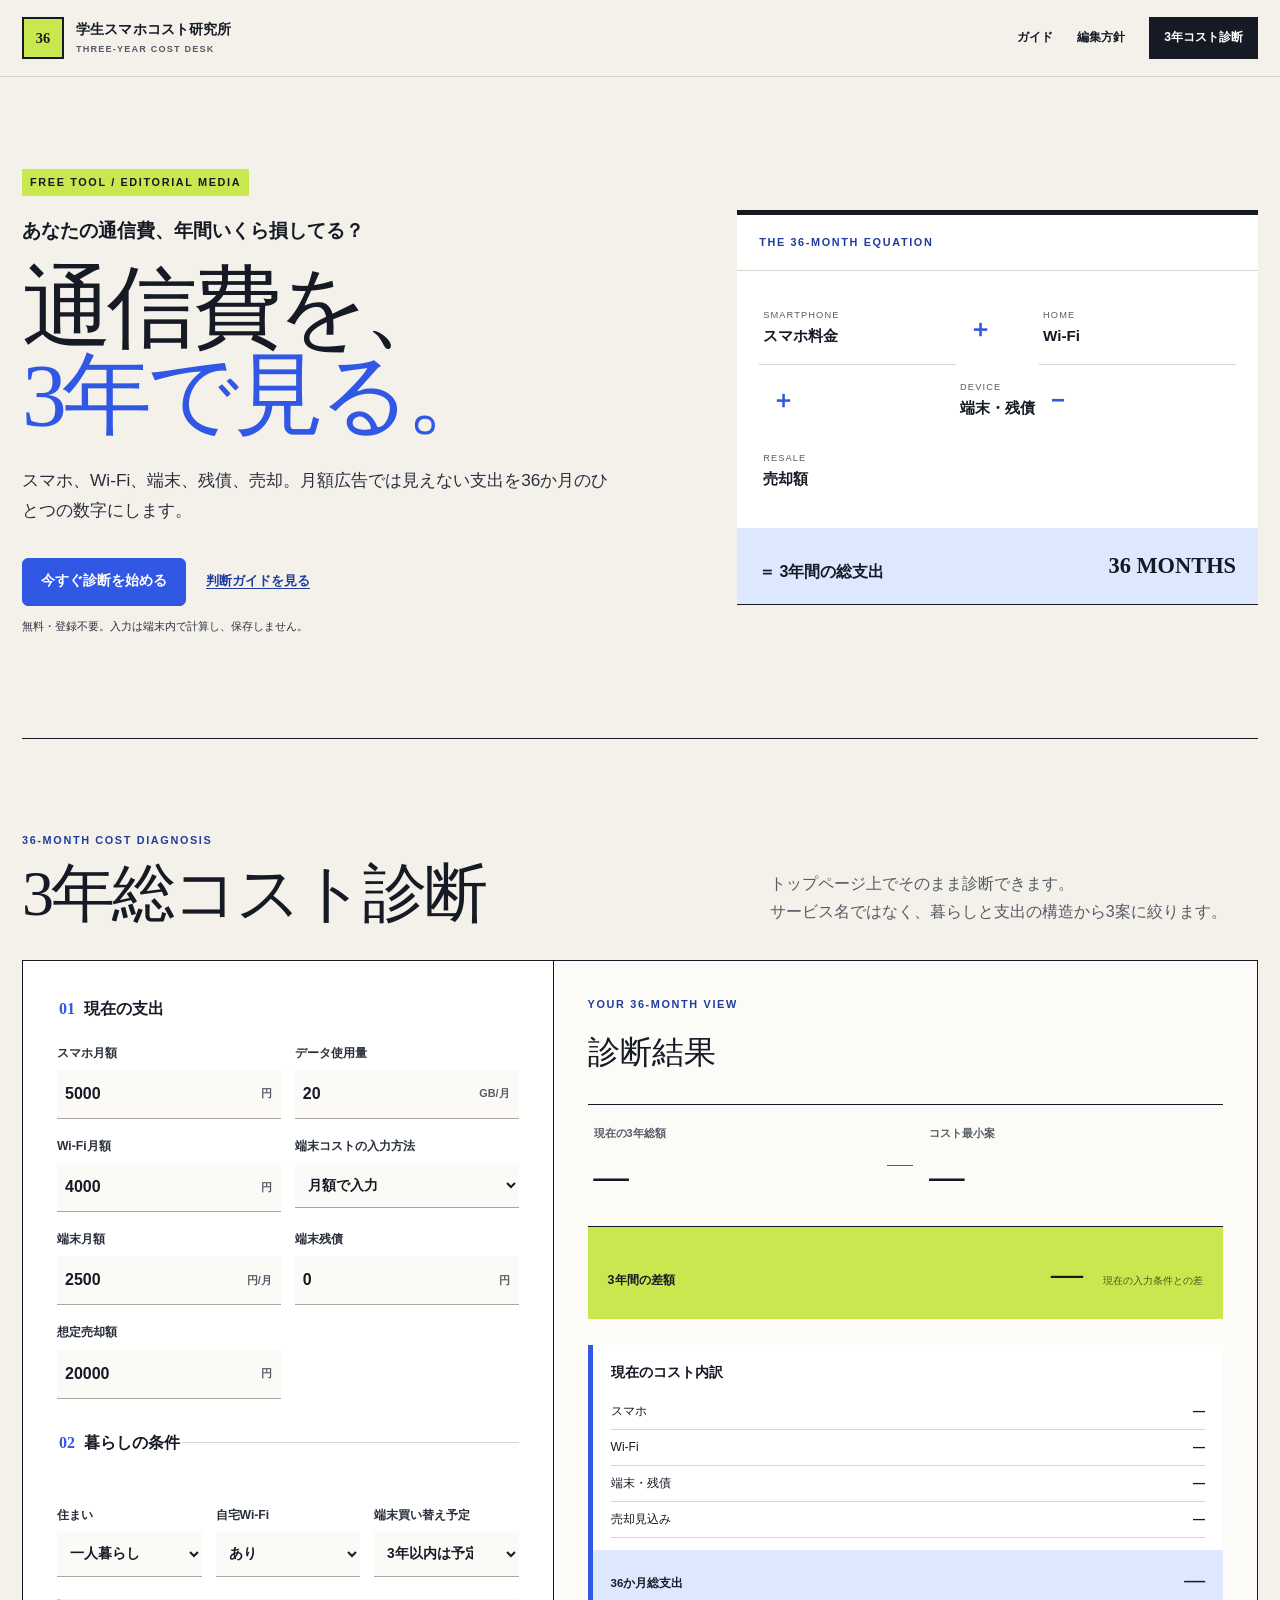
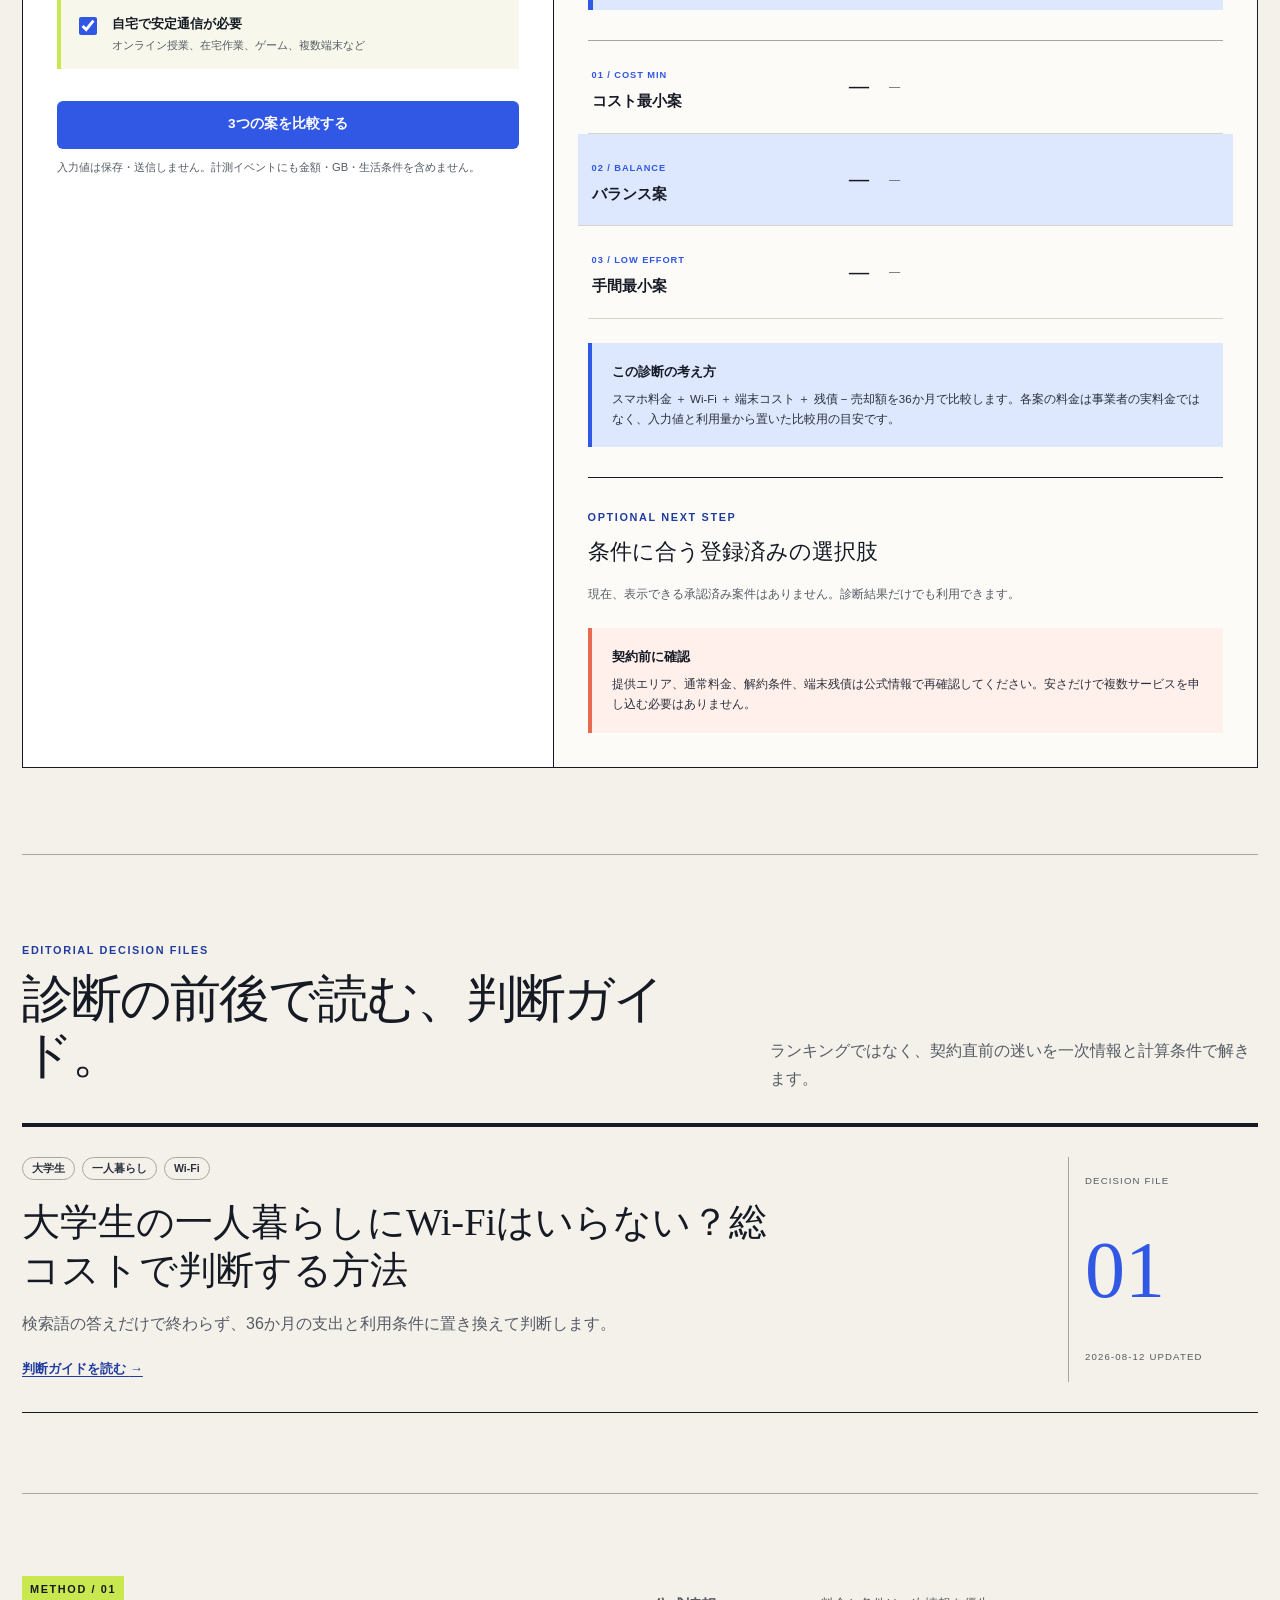
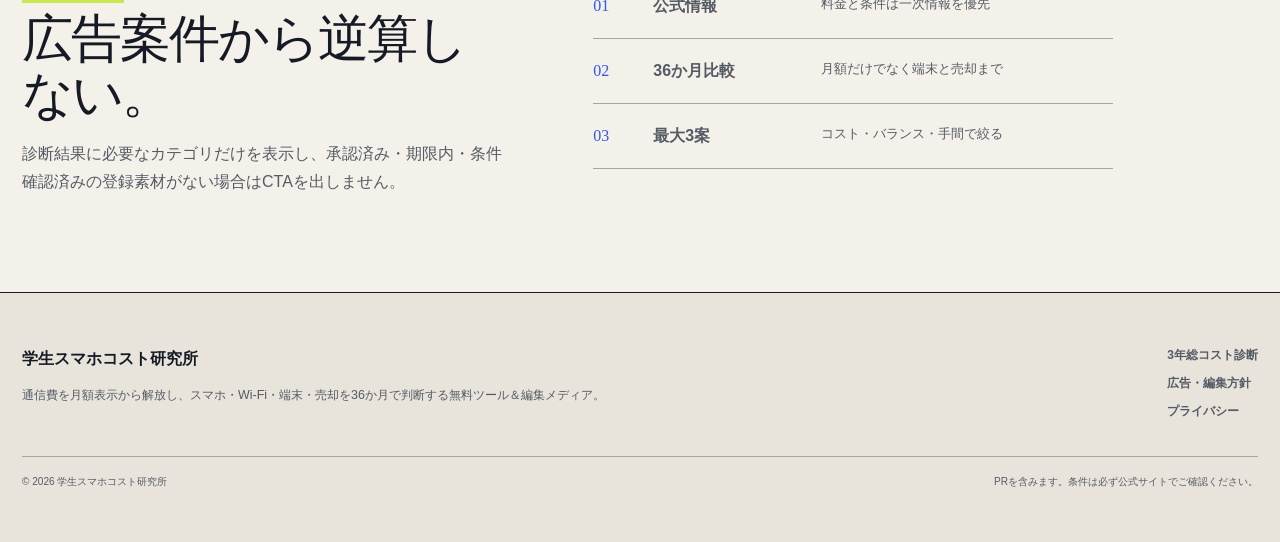
==== commit aba34c6d: "Publish site from source dded836c3a1b6088a9f3fa585e5bf21169386826" ====
--- a/index.html
+++ b/index.html
@@ -1,10 +1,11 @@
 <!doctype html>
 <html lang="ja"><head><meta charset="utf-8"><meta name="viewport" content="width=device-width,initial-scale=1,viewport-fit=cover">
-<title>学生スマホコスト研究所</title><meta name="description" content="大学生・20代向けに、スマホ料金＋Wi-Fi＋端末代−売却額までを3年総コストで比較する実用メディア"><meta name="robots" content="index,follow,max-image-preview:large"><meta name="theme-color" content="#f6f5f1"><link rel="canonical" href="https://reitakahashi0020-rgb.github.io/student-phone-cost/">
+<title>学生スマホコスト研究所</title><meta name="description" content="大学生・20代向けに、スマホ料金＋Wi-Fi＋端末代−売却額までを3年総コストで比較する実用メディア"><meta name="robots" content="index,follow,max-image-preview:large"><meta name="theme-color" content="#F4F1EA"><link rel="canonical" href="https://reitakahashi0020-rgb.github.io/student-phone-cost/">
 <meta property="og:type" content="website"><meta property="og:locale" content="ja_JP"><meta property="og:site_name" content="学生スマホコスト研究所"><meta property="og:title" content="学生スマホコスト研究所"><meta property="og:description" content="大学生・20代向けに、スマホ料金＋Wi-Fi＋端末代−売却額までを3年総コストで比較する実用メディア"><meta property="og:url" content="https://reitakahashi0020-rgb.github.io/student-phone-cost/">
-<link rel="stylesheet" href="site.css"><script defer src="site.js"></script><script type="application/ld+json">{"@context":"https://schema.org","@type":"WebSite","name":"学生スマホコスト研究所","description":"大学生・20代向けに、スマホ料金＋Wi-Fi＋端末代−売却額までを3年総コストで比較する実用メディア","url":"https://reitakahashi0020-rgb.github.io/student-phone-cost/","inLanguage":"ja-JP"}</script></head>
-<body class="home-body"><a class="skip-link" href="#main-content">本文へ移動</a><header class="site-header"><div class="site-header-inner"><a class="brand" href="index.html" aria-label="学生スマホコスト研究所 トップ"><span class="brand-mark" aria-hidden="true">C</span><span><strong>学生スマホコスト研究所</strong><small>通信費を、暮らしから考える。</small></span></a><nav class="global-nav" aria-label="メインナビゲーション"><a href="index.html">ホーム</a><a href="about.html">編集方針</a><a class="nav-cta" href="calculator.html">無料で診断</a></nav></div></header><main id="main-content"><section class="home-hero"><div class="hero-copy"><span class="eyebrow">COMMUNICATION COST LAB</span><h1>あなたの通信費、<br><em>年間いくら</em><br>見直せる？</h1><p>スマホ料金だけでなく、Wi-Fiと端末代まで。20代の暮らしに合わせて、通信費の全体像をシンプルに整理します。</p><div class="hero-actions"><a class="button button-primary" href="calculator.html">無料で診断する <span aria-hidden="true">→</span></a><a class="button button-ghost" href="#how-it-works">仕組みを見る</a></div><p class="privacy-note"><span aria-hidden="true">●</span> 入力はブラウザ内で計算。保存・送信されません。</p></div><div class="hero-dashboard" aria-label="診断結果の表示例"><div class="dashboard-top"><span class="pill pill-mint">入力例</span><span>年間コスト</span></div><div class="cost-flow"><div><small>現在</small><strong>138,000<em>円</em></strong></div><span aria-hidden="true">→</span><div><small>見直し後</small><strong>66,000<em>円</em></strong></div></div><div class="saving-strip"><span>年間の差</span><strong>72,000円</strong></div><div class="mini-bars" aria-hidden="true"><span style="--bar:100%"></span><span style="--bar:48%"></span></div><small class="example-note">月額入力から算出した表示例です</small></div></section>
-<section id="how-it-works" class="home-section"><div class="section-heading"><span class="eyebrow">HOW IT WORKS</span><h2>回線ではなく、暮らしから見直す。</h2><p>安さだけで決めず、3つのステップで無理のない選択肢を整理します。</p></div><div class="steps-grid"><article class="step-card"><span>01</span><h3>いまの支払いを入力</h3><p>スマホ、Wi-Fi、端末の実質負担をひとつの画面にまとめます。</p></article><article class="step-card step-featured"><span>02</span><h3>年間差額を比較</h3><p>現在・見直し後・削減額を、同じ条件で視覚的に比較します。</p></article><article class="step-card"><span>03</span><h3>条件別ガイドで確認</h3><p>大学生、一人暮らし、利用GBなど、自分に近いケースで判断します。</p></article></div></section>
-<section class="home-section feature-band"><div><span class="eyebrow">TOTAL COST</span><h2>月額の安さだけでは、<br>本当の負担は見えない。</h2></div><div class="formula-card"><div><span>スマホ</span><strong>月額＋データ</strong></div><b>＋</b><div><span>Wi-Fi</span><strong>回線＋機器</strong></div><b>＋</b><div><span>端末</span><strong>購入−売却</strong></div></div></section>
-<section class="home-section"><div class="section-heading section-heading-inline"><div><span class="eyebrow">EDITORIAL GUIDE</span><h2>条件から考えるガイド</h2></div><p>数字と一次情報を使い、状況別の判断軸を整理しています。</p></div><article class="featured-guide"><div><div class="pill-row"><span class="pill">大学生</span><span class="pill">一人暮らし</span><span class="pill">Wi-Fi</span></div><h3><a href="i01-daigakusei-hitorigurashi-wifi-iranai.html">大学生の一人暮らしにWi-Fiはいらない？総コストで判断する方法</a></h3><p>テザリングと固定回線を、料金だけでなく機器数・利用時間・管理負担まで含めて判断します。</p><a class="text-link" href="i01-daigakusei-hitorigurashi-wifi-iranai.html">ガイドを読む <span aria-hidden="true">→</span></a></div><div class="guide-visual" aria-hidden="true"><span>Wi-Fi</span><strong>必要？</strong><small>2026-08-12 更新</small></div></article></section>
-<section class="home-section trust-section"><div><span class="eyebrow">OUR STANDARD</span><h2>広告より先に、判断材料を。</h2></div><div class="trust-points"><p><strong>一次情報を優先</strong><span>料金・条件は公式情報で確認</span></p><p><strong>仮定を明記</strong><span>シミュレーションと実料金を区別</span></p><p><strong>総コストで比較</strong><span>スマホ・Wi-Fi・端末を横断</span></p></div></section></main><footer class="site-footer"><div class="footer-grid"><div><a class="footer-brand" href="index.html">学生スマホコスト研究所</a><p>スマホ・Wi-Fi・端末を、暮らし全体のコストで考えるためのメディア＆ツール。</p></div><nav aria-label="フッターナビゲーション"><a href="calculator.html">総コスト診断</a><a href="about.html">広告・編集方針</a><a href="privacy.html">プライバシー</a></nav></div><div class="footer-bottom"><span>© 2026 学生スマホコスト研究所</span><span>料金・提供条件は公式サイトでご確認ください。</span></div></footer></body></html>+<link rel="icon" href="favicon.svg" type="image/svg+xml"><link rel="stylesheet" href="site.css"><script defer src="site.js"></script><script type="application/ld+json">{"@context":"https://schema.org","@type":"WebSite","name":"学生スマホコスト研究所","description":"大学生・20代向けに、スマホ料金＋Wi-Fi＋端末代−売却額までを3年総コストで比較する実用メディア","url":"https://reitakahashi0020-rgb.github.io/student-phone-cost/","inLanguage":"ja-JP"}</script></head>
+<body class="home-body"><a class="skip-link" href="#main-content">本文へ移動</a><header class="site-header"><div class="site-header-inner"><a class="brand" href="index.html"><span class="brand-mark" aria-hidden="true">36</span><span><strong>学生スマホコスト研究所</strong><small>THREE-YEAR COST DESK</small></span></a><nav class="global-nav" aria-label="メインナビゲーション"><a href="index.html#guides">ガイド</a><a href="about.html">編集方針</a><a class="nav-cta" href="calculator.html">3年コスト診断</a></nav></div></header><main id="main-content"><section class="home-hero"><div class="hero-copy"><span class="issue-label">FREE TOOL / EDITORIAL MEDIA</span><p class="hero-question">あなたの通信費、年間いくら損してる？</p><h1>通信費を、<br><em>3年で見る。</em></h1><p>スマホ、Wi-Fi、端末、残債、売却。月額広告では見えない支出を36か月のひとつの数字にします。</p><div class="hero-actions"><a class="button button-primary" href="#diagnosis">今すぐ診断を始める</a><a class="text-link" href="#guides">判断ガイドを見る</a></div><p class="privacy-note">無料・登録不要。入力は端末内で計算し、保存しません。</p></div><aside class="hero-ledger" aria-label="3年総コストの計算式"><span class="eyebrow">THE 36-MONTH EQUATION</span><div class="ledger-formula"><div><small>SMARTPHONE</small><strong>スマホ料金</strong></div><b>＋</b><div><small>HOME</small><strong>Wi-Fi</strong></div><b>＋</b><div><small>DEVICE</small><strong>端末・残債</strong></div><b>−</b><div><small>RESALE</small><strong>売却額</strong></div></div><div class="ledger-total"><span>＝ 3年間の総支出</span><strong>36 MONTHS</strong></div></aside></section>
+<section id="diagnosis" class="diagnosis-section" data-diagnosis-surface="home"><header class="diagnosis-heading"><div><span class="eyebrow">36-MONTH COST DIAGNOSIS</span><h2>3年総コスト診断</h2></div><p>トップページ上でそのまま診断できます。<br>サービス名ではなく、暮らしと支出の構造から3案に絞ります。</p></header><div class="diagnosis-workspace"><form id="cost-form" class="diagnosis-form" novalidate><fieldset class="form-section"><legend><span>01</span>現在の支出</legend><div class="field-grid"><label for="m1">スマホ月額<div class="input-with-unit"><input id="m1" name="current-mobile" inputmode="numeric" type="number" value="5000" min="0" max="100000" step="100"><span>円</span></div></label><label for="data-usage">データ使用量<div class="input-with-unit"><input id="data-usage" name="data-usage" inputmode="decimal" type="number" value="20" min="0" max="1000" step="1"><span>GB/月</span></div></label><label for="w1">Wi-Fi月額<div class="input-with-unit"><input id="w1" name="current-wifi" inputmode="numeric" type="number" value="4000" min="0" max="100000" step="100"><span>円</span></div></label><label for="device-mode">端末コストの入力方法<select id="device-mode" name="device-mode"><option value="monthly">月額で入力</option><option value="purchase">購入額で入力</option></select></label><label for="d1"><span id="device-cost-label">端末月額</span><div class="input-with-unit"><input id="d1" name="device-cost" inputmode="numeric" type="number" value="2500" min="0" max="1000000" step="100"><span id="device-cost-unit">円/月</span></div></label><label for="balance">端末残債<div class="input-with-unit"><input id="balance" name="device-balance" inputmode="numeric" type="number" value="0" min="0" max="1000000" step="1000"><span>円</span></div></label><label for="sale">想定売却額<div class="input-with-unit"><input id="sale" name="resale" inputmode="numeric" type="number" value="20000" min="0" max="1000000" step="1000"><span>円</span></div></label></div></fieldset><fieldset class="form-section"><legend><span>02</span>暮らしの条件</legend><div class="choice-grid"><label for="housing">住まい<select id="housing" name="housing"><option value="alone">一人暮らし</option><option value="family">実家暮らし</option></select></label><label for="wifi-status">自宅Wi-Fi<select id="wifi-status" name="wifi-status"><option value="yes">あり</option><option value="no">なし</option></select></label><label for="replacement">端末買い替え予定<select id="replacement" name="replacement"><option value="none">3年以内は予定なし</option><option value="soon">1年以内</option><option value="later">1〜3年以内</option></select></label></div><label class="check-choice"><input id="stable-home" name="stable-home" type="checkbox" checked><span><strong>自宅で安定通信が必要</strong><small>オンライン授業、在宅作業、ゲーム、複数端末など</small></span></label></fieldset><button id="calculate-button" class="button button-primary calculate-button" type="submit"><span class="button-label">3つの案を比較する</span><span class="button-loader" aria-hidden="true"></span></button><p class="privacy-note">入力値は保存・送信しません。計測イベントにも金額・GB・生活条件を含めません。</p></form><section id="diagnosis-result" class="diagnosis-result" aria-labelledby="result-title" aria-live="polite"><div class="result-kicker"><span class="eyebrow">YOUR 36-MONTH VIEW</span><div id="condition-tags" class="condition-tags"></div></div><h2 id="result-title">診断結果</h2><div class="comparison-strip"><div><span>現在の3年総額</span><strong id="old3">—</strong></div><i aria-hidden="true"></i><div><span>コスト最小案</span><strong id="min3">—</strong></div></div><div class="savings-number"><span>3年間の差額</span><strong id="save3">—</strong><small id="save-caption">現在の入力条件との差</small></div><div class="cost-breakdown"><h3>現在のコスト内訳</h3><dl><div><dt>スマホ</dt><dd id="breakdown-mobile">—</dd></div><div><dt>Wi-Fi</dt><dd id="breakdown-wifi">—</dd></div><div><dt>端末・残債</dt><dd id="breakdown-device">—</dd></div><div><dt>売却見込み</dt><dd id="breakdown-sale">—</dd></div></dl><div class="breakdown-total"><span>36か月総支出</span><strong id="breakdown-total">—</strong></div></div><div class="recommendation-stack"><article class="recommendation recommendation-min"><header><span>01 / COST MIN</span><h3>コスト最小案</h3></header><strong id="plan-min-total">—</strong><p id="plan-min-detail">—</p></article><article class="recommendation recommendation-balance"><header><span>02 / BALANCE</span><h3>バランス案</h3></header><strong id="plan-balance-total">—</strong><p id="plan-balance-detail">—</p></article><article class="recommendation recommendation-easy"><header><span>03 / LOW EFFORT</span><h3>手間最小案</h3></header><strong id="plan-easy-total">—</strong><p id="plan-easy-detail">—</p></article></div><aside class="editorial-note"><strong>この診断の考え方</strong><p>スマホ料金 ＋ Wi-Fi ＋ 端末コスト ＋ 残債 − 売却額を36か月で比較します。各案の料金は事業者の実料金ではなく、入力値と利用量から置いた比較用の目安です。</p></aside><div id="offer-recommendations" class="offer-recommendations"><div class="offer-heading"><span class="eyebrow">OPTIONAL NEXT STEP</span><h3>条件に合う登録済みの選択肢</h3></div><p id="offer-empty" class="muted">現在、表示できる承認済み案件はありません。診断結果だけでも利用できます。</p></div><aside class="warning-note"><strong>契約前に確認</strong><p>提供エリア、通常料金、解約条件、端末残債は公式情報で再確認してください。安さだけで複数サービスを申し込む必要はありません。</p></aside></section></div><div id="offer-registry" hidden aria-hidden="true"><template class="offer-template" data-offer-id="gmo_hikari" data-category="home_internet" data-rule="home_internet_needed"><aside class="affiliate-cta" data-offer-id="gmo_hikari" data-offer-category="home_internet"><div class="affiliate-cta-head"><span class="pill pill-pr">PR</span><div><strong>GMOとくとくBB光</strong><p class="offer-reason">診断条件に合う場合だけ表示しています。</p></div></div><div class="a8-material" data-offer="gmo_hikari"><a href="https://px.a8.net/svt/ejp?a8mat=4BA39D+B7NWXE+50+6M7QUQ" rel="nofollow">シンプルに安い速いGMOとくとくBB光！高性能なWi-Fiルーターレンタル無料！</a>
+<img border="0" width="1" height="1" src="https://www11.a8.net/0.gif?a8mat=4BA39D+B7NWXE+50+6M7QUQ" alt="">
+</div><small>申込前に料金・提供エリア・解約条件を公式ページで確認してください。</small></aside></template></div></section>
+<section id="guides" class="home-section guide-section"><div class="section-heading section-heading-inline"><div><span class="eyebrow">EDITORIAL DECISION FILES</span><h2>診断の前後で読む、判断ガイド。</h2></div><p>ランキングではなく、契約直前の迷いを一次情報と計算条件で解きます。</p></div><article class="featured-guide"><div><div class="condition-tags"><span class="pill">大学生</span><span class="pill">一人暮らし</span><span class="pill">Wi-Fi</span></div><h3><a href="i01-daigakusei-hitorigurashi-wifi-iranai.html">大学生の一人暮らしにWi-Fiはいらない？総コストで判断する方法</a></h3><p>検索語の答えだけで終わらず、36か月の支出と利用条件に置き換えて判断します。</p><a class="text-link" href="i01-daigakusei-hitorigurashi-wifi-iranai.html">判断ガイドを読む <span aria-hidden="true">→</span></a></div><div class="guide-index" aria-hidden="true"><span>DECISION FILE</span><strong>01</strong><small>2026-08-12 UPDATED</small></div></article></section>
+<section class="home-section methodology"><div><span class="issue-label">METHOD / 01</span><h2>広告案件から逆算しない。</h2><p>診断結果に必要なカテゴリだけを表示し、承認済み・期限内・条件確認済みの登録素材がない場合はCTAを出しません。</p></div><div class="method-list"><p><span>01</span><strong>公式情報</strong><small>料金と条件は一次情報を優先</small></p><p><span>02</span><strong>36か月比較</strong><small>月額だけでなく端末と売却まで</small></p><p><span>03</span><strong>最大3案</strong><small>コスト・バランス・手間で絞る</small></p></div></section></main><footer class="site-footer"><div class="footer-grid"><div><a class="footer-brand" href="index.html">学生スマホコスト研究所</a><p>通信費を月額表示から解放し、スマホ・Wi-Fi・端末・売却を36か月で判断する無料ツール＆編集メディア。</p></div><nav aria-label="フッターナビゲーション"><a href="calculator.html">3年総コスト診断</a><a href="about.html">広告・編集方針</a><a href="privacy.html">プライバシー</a></nav></div><div class="footer-bottom"><span>© 2026 学生スマホコスト研究所</span><span>PRを含みます。条件は必ず公式サイトでご確認ください。</span></div></footer></body></html>
--- a/site.css
+++ b/site.css
@@ -1,349 +1,327 @@
 :root {
   color-scheme: light;
-  --color-background: #f6f5f1;
-  --color-surface: #ffffff;
-  --color-surface-soft: #edf2ef;
-  --color-text: #18201f;
-  --color-muted: #5f6c68;
-  --color-primary: #405ab8;
-  --color-primary-dark: #304793;
-  --color-primary-soft: #e8edff;
-  --color-secondary: #5dbda5;
-  --color-secondary-soft: #e0f4ed;
-  --color-accent: #d76559;
-  --color-accent-soft: #fff0ed;
-  --color-line: #dce2de;
-  --color-line-strong: #c8d1cc;
-  --shadow-soft: 0 12px 40px rgba(24, 32, 31, .06);
-  --shadow-lift: 0 18px 46px rgba(24, 32, 31, .10);
-  --radius-small: 10px;
-  --radius-medium: 18px;
-  --radius-large: 28px;
+  --color-background: #F4F1EA;
+  --color-surface: #FFFFFF;
+  --color-text: #151A24;
+  --color-muted: #555B64;
+  --color-primary: #3157E5;
+  --color-primary-dark: #213C9F;
+  --color-lime: #C9E84F;
+  --color-pale-blue: #DDE8FF;
+  --color-danger: #E86A52;
+  --color-line: #D8D4CA;
+  --color-line-dark: #A9A69E;
+  --color-ink-soft: #2A303B;
+  --radius-small: 6px;
+  --radius-medium: 12px;
   --space-1: .5rem;
   --space-2: .75rem;
   --space-3: 1rem;
   --space-4: 1.5rem;
   --space-5: 2rem;
   --space-6: 3rem;
-  --space-7: 4.5rem;
-  --content-width: 1180px;
+  --space-7: 5rem;
+  --content-width: 1240px;
   --reading-width: 720px;
-  --transition: 180ms cubic-bezier(.2, .8, .2, 1);
+  --transition: 160ms ease;
 }
 
 * { box-sizing: border-box; }
 html { scroll-behavior: smooth; }
-body { margin: 0; background: var(--color-background); color: var(--color-text); font-family: Inter, "Noto Sans JP", "Hiragino Kaku Gothic ProN", "Yu Gothic", system-ui, -apple-system, sans-serif; font-size: 16px; line-height: 1.8; letter-spacing: .015em; -webkit-font-smoothing: antialiased; }
-a { color: var(--color-primary-dark); text-decoration-thickness: .08em; text-underline-offset: .2em; }
+body { margin: 0; background: var(--color-background); color: var(--color-text); font-family: Inter, "Noto Sans JP", "Hiragino Kaku Gothic ProN", "Yu Gothic", sans-serif; font-size: 16px; line-height: 1.75; -webkit-font-smoothing: antialiased; }
+a { color: var(--color-primary-dark); text-underline-offset: 3px; }
 a:hover { color: var(--color-primary); }
-button, input { font: inherit; }
+button, input, select { font: inherit; }
 button, a { -webkit-tap-highlight-color: transparent; }
-:focus-visible { outline: 3px solid rgba(64, 90, 184, .34); outline-offset: 3px; border-radius: 6px; }
-.skip-link { position: fixed; z-index: 100; top: 10px; left: 10px; transform: translateY(-150%); padding: 10px 14px; background: var(--color-text); color: white; border-radius: var(--radius-small); }
-.skip-link:focus { transform: translateY(0); }
-
-.site-header { position: sticky; z-index: 20; top: 0; background: rgba(246, 245, 241, .88); border-bottom: 1px solid rgba(220, 226, 222, .82); backdrop-filter: blur(14px); }
-.site-header-inner { width: min(calc(100% - 40px), var(--content-width)); min-height: 76px; margin: auto; display: flex; align-items: center; justify-content: space-between; gap: var(--space-4); }
-.brand { display: inline-flex; align-items: center; gap: 11px; color: var(--color-text); text-decoration: none; line-height: 1.15; }
-.brand:hover { color: var(--color-text); }
-.brand-mark { display: grid; width: 38px; height: 38px; place-items: center; border-radius: 12px 12px 12px 4px; background: var(--color-primary); color: white; font-weight: 800; box-shadow: 0 7px 16px rgba(64, 90, 184, .22); }
-.brand strong { display: block; font-size: .94rem; letter-spacing: .02em; }
-.brand small { display: block; margin-top: 4px; color: var(--color-muted); font-size: .66rem; }
-.global-nav { display: flex; align-items: center; gap: 26px; }
-.global-nav a { color: var(--color-muted); font-size: .88rem; font-weight: 700; text-decoration: none; }
-.global-nav a:hover { color: var(--color-text); }
-.global-nav .nav-cta { padding: 9px 16px; background: var(--color-text); color: white; border-radius: 999px; }
-.global-nav .nav-cta:hover { background: var(--color-primary-dark); color: white; transform: translateY(-1px); }
-
-main { min-height: 70vh; }
-.page-shell, .home-hero, .home-section { width: min(calc(100% - 40px), var(--content-width)); margin-inline: auto; }
-.eyebrow { display: inline-block; color: var(--color-primary-dark); font-size: .72rem; font-weight: 850; letter-spacing: .14em; line-height: 1.2; }
-.pill-row { display: flex; flex-wrap: wrap; gap: 8px; }
-.pill { display: inline-flex; align-items: center; min-height: 30px; padding: 4px 11px; border: 1px solid var(--color-line); border-radius: 999px; background: rgba(255, 255, 255, .75); color: var(--color-muted); font-size: .76rem; font-weight: 750; line-height: 1; }
-.pill-mint { border-color: transparent; background: var(--color-secondary-soft); color: #275f52; }
-.pill-soft { border-color: transparent; background: var(--color-primary-soft); color: var(--color-primary-dark); }
-.pill-pr { min-height: 25px; padding: 3px 8px; border-color: transparent; background: var(--color-text); color: white; font-size: .64rem; letter-spacing: .08em; }
-
-.button { display: inline-flex; min-height: 50px; align-items: center; justify-content: center; gap: 10px; padding: 11px 20px; border: 1px solid transparent; border-radius: 999px; font-weight: 800; line-height: 1.2; text-decoration: none; cursor: pointer; transition: transform var(--transition), box-shadow var(--transition), background var(--transition); }
-.button:hover { transform: translateY(-2px); }
-.button-primary { background: var(--color-primary); color: white; box-shadow: 0 9px 24px rgba(64, 90, 184, .20); }
-.button-primary:hover { background: var(--color-primary-dark); color: white; box-shadow: 0 13px 28px rgba(64, 90, 184, .26); }
-.button-ghost { border-color: var(--color-line-strong); background: rgba(255, 255, 255, .6); color: var(--color-text); }
-.button-ghost:hover { border-color: var(--color-primary); background: white; color: var(--color-primary-dark); }
+:focus-visible { outline: 3px solid var(--color-lime); outline-offset: 3px; }
+.skip-link { position: fixed; top: 8px; left: 8px; z-index: 100; transform: translateY(-140%); padding: 8px 12px; background: var(--color-text); color: white; }
+.skip-link:focus { transform: none; }
+.page-shell, .home-hero, .home-section, .diagnosis-section { width: min(calc(100% - 44px), var(--content-width)); margin-inline: auto; }
+.muted, .meta { color: var(--color-muted); }
+
+.site-header { position: sticky; top: 0; z-index: 30; border-bottom: 1px solid var(--color-line); background: rgba(244,241,234,.96); }
+.site-header-inner { display: flex; width: min(calc(100% - 44px), var(--content-width)); min-height: 76px; margin-inline: auto; align-items: center; justify-content: space-between; gap: 24px; }
+.brand { display: flex; align-items: center; gap: 12px; color: var(--color-text); text-decoration: none; }
+.brand-mark { display: grid; width: 42px; height: 42px; place-items: center; border: 2px solid var(--color-text); background: var(--color-lime); font-family: Georgia, "Yu Mincho", serif; font-size: .9rem; font-weight: 900; line-height: 1; }
+.brand strong, .brand small { display: block; }
+.brand strong { font-size: .85rem; letter-spacing: .01em; }
+.brand small { color: var(--color-muted); font-size: .57rem; font-weight: 800; letter-spacing: .13em; }
+.global-nav { display: flex; align-items: center; gap: 24px; }
+.global-nav a { color: var(--color-text); font-size: .76rem; font-weight: 800; text-decoration: none; }
+.global-nav .nav-cta { padding: 9px 14px; border: 1px solid var(--color-text); background: var(--color-text); color: white; }
+
+.eyebrow, .issue-label { color: var(--color-primary-dark); font-size: .68rem; font-weight: 900; letter-spacing: .15em; text-transform: uppercase; }
+.issue-label { display: inline-block; padding: 4px 8px; background: var(--color-lime); color: var(--color-text); }
+.button { display: inline-flex; min-height: 48px; align-items: center; justify-content: center; gap: 9px; padding: 11px 18px; border: 1px solid var(--color-text); border-radius: var(--radius-small); font-size: .85rem; font-weight: 850; line-height: 1.25; text-decoration: none; cursor: pointer; transition: transform var(--transition), background var(--transition), color var(--transition); }
+.button:hover { transform: translateY(-1px); }
+.button-primary { background: var(--color-primary); border-color: var(--color-primary); color: white; }
+.button-primary:hover { background: var(--color-primary-dark); color: white; }
 .button-block { width: 100%; }
-.text-link { display: inline-flex; align-items: center; gap: 8px; color: var(--color-primary-dark); font-weight: 800; text-decoration: none; }
-.text-link span { transition: transform var(--transition); }
-.text-link:hover span { transform: translateX(4px); }
-
-.home-hero { display: grid; grid-template-columns: minmax(0, 1.15fr) minmax(390px, .85fr); gap: clamp(44px, 7vw, 100px); align-items: center; min-height: 660px; padding-block: var(--space-7); }
-.hero-copy h1 { max-width: 720px; margin: 16px 0 22px; font-size: clamp(2.65rem, 5.5vw, 5rem); line-height: 1.05; letter-spacing: -.055em; }
+.text-link { font-size: .82rem; font-weight: 850; text-decoration-thickness: 1px; }
+.pill { display: inline-flex; align-items: center; padding: 4px 9px; border: 1px solid var(--color-line-dark); border-radius: 999px; background: transparent; color: var(--color-ink-soft); font-size: .66rem; font-weight: 750; line-height: 1.2; }
+.pill-pr { border-color: var(--color-danger); background: white; color: #A23C2B; }
+.pill-mint { border-color: #9CB737; background: var(--color-lime); }
+.condition-tags, .pill-row { display: flex; flex-wrap: wrap; gap: 7px; }
+
+.home-hero { display: grid; min-height: 650px; grid-template-columns: minmax(0, 1fr) minmax(420px, .85fr); gap: clamp(60px, 8vw, 120px); align-items: center; padding-block: 90px; }
+.hero-copy h1 { max-width: 720px; margin: 24px 0 26px; font-family: Georgia, "Yu Mincho", "Hiragino Mincho ProN", serif; font-size: clamp(4rem, 7vw, 7rem); font-weight: 500; line-height: .98; letter-spacing: -.055em; }
 .hero-copy h1 em { color: var(--color-primary); font-style: normal; }
-.hero-copy > p { max-width: 640px; margin: 0; color: var(--color-muted); font-size: clamp(1rem, 1.6vw, 1.14rem); }
-.hero-actions { display: flex; flex-wrap: wrap; gap: 12px; margin-top: 30px; }
-.hero-copy .privacy-note { display: flex; align-items: center; gap: 8px; margin-top: 17px; font-size: .78rem; }
-.privacy-note span { color: var(--color-secondary); font-size: .6rem; }
-.hero-dashboard { position: relative; padding: 28px; overflow: hidden; border: 1px solid rgba(255,255,255,.72); border-radius: var(--radius-large); background: rgba(255, 255, 255, .82); box-shadow: var(--shadow-lift); }
-.hero-dashboard::before { position: absolute; inset: -30% -10% auto 35%; height: 220px; border-radius: 50%; background: rgba(93, 189, 165, .13); content: ""; filter: blur(3px); }
-.dashboard-top { position: relative; display: flex; align-items: center; justify-content: space-between; color: var(--color-muted); font-size: .8rem; }
-.cost-flow { position: relative; display: grid; grid-template-columns: 1fr auto 1fr; gap: 16px; align-items: center; margin: 36px 0 26px; }
-.cost-flow > div { display: grid; gap: 6px; }
-.cost-flow small { color: var(--color-muted); }
-.cost-flow strong { font-size: clamp(1.35rem, 2.5vw, 2rem); letter-spacing: -.04em; }
-.cost-flow strong em { margin-left: 2px; font-size: .78rem; font-style: normal; }
-.cost-flow > span { color: var(--color-line-strong); }
-.saving-strip { position: relative; display: flex; align-items: end; justify-content: space-between; padding: 17px 18px; border-radius: var(--radius-medium); background: var(--color-accent-soft); color: #78392f; }
-.saving-strip span { font-size: .82rem; font-weight: 700; }
-.saving-strip strong { color: var(--color-accent); font-size: 1.35rem; letter-spacing: -.02em; }
-.mini-bars { display: grid; gap: 10px; margin-top: 24px; }
-.mini-bars span { display: block; width: var(--bar); height: 8px; border-radius: 999px; background: var(--color-line-strong); }
-.mini-bars span:last-child { background: var(--color-secondary); }
-.example-note { display: block; margin-top: 13px; color: var(--color-muted); font-size: .7rem; text-align: right; }
-
-.home-section { padding-block: var(--space-7); }
-.section-heading { max-width: 680px; margin-bottom: 36px; }
-.section-heading h2, .feature-band h2, .trust-section h2 { margin: 10px 0 13px; font-size: clamp(2rem, 4vw, 3.45rem); line-height: 1.15; letter-spacing: -.045em; }
+.hero-copy > p { max-width: 600px; color: var(--color-ink-soft); font-size: 1.08rem; }
+.hero-copy .hero-question { margin: 18px 0 -8px; color: var(--color-text); font-weight: 760; font-size: clamp(1rem, 2vw, 1.2rem); }
+.hero-actions { display: flex; gap: 20px; align-items: center; margin-top: 32px; }
+.privacy-note { color: var(--color-muted); font-size: .7rem !important; }
+.hero-ledger { border-top: 5px solid var(--color-text); border-bottom: 1px solid var(--color-text); background: var(--color-surface); }
+.hero-ledger > .eyebrow { display: block; padding: 18px 22px; border-bottom: 1px solid var(--color-line); }
+.ledger-formula { display: grid; grid-template-columns: 1fr auto 1fr; padding: 22px; align-items: center; }
+.ledger-formula div { padding: 14px 4px; border-bottom: 1px solid var(--color-line); }
+.ledger-formula div:nth-of-type(3), .ledger-formula div:nth-of-type(4) { border-bottom: 0; }
+.ledger-formula b { padding-inline: 12px; color: var(--color-primary); font-size: 1.5rem; }
+.ledger-formula small, .ledger-formula strong { display: block; }
+.ledger-formula small { color: var(--color-muted); font-size: .58rem; letter-spacing: .12em; }
+.ledger-formula strong { font-size: .95rem; }
+.ledger-total { display: flex; align-items: end; justify-content: space-between; padding: 18px 22px; background: var(--color-pale-blue); }
+.ledger-total span { font-weight: 850; }
+.ledger-total strong { font-family: Georgia, serif; font-size: 1.4rem; }
+
+.diagnosis-section { padding-block: 86px; border-top: 1px solid var(--color-text); scroll-margin-top: 80px; }
+.diagnosis-heading { display: grid; grid-template-columns: 1fr minmax(320px, .7fr); gap: 50px; align-items: end; margin-bottom: 34px; }
+.diagnosis-heading h2 { margin: 9px 0 0; font-family: Georgia, "Yu Mincho", serif; font-size: clamp(2.6rem, 5vw, 5.2rem); font-weight: 500; line-height: 1; letter-spacing: -.045em; }
+.diagnosis-heading p { margin: 0; color: var(--color-muted); }
+.diagnosis-workspace { display: grid; grid-template-columns: minmax(0, .86fr) minmax(440px, 1.14fr); border: 1px solid var(--color-text); background: var(--color-surface); }
+.diagnosis-form { padding: 34px; border-right: 1px solid var(--color-text); }
+.form-section { margin: 0; padding: 0 0 30px; border: 0; }
+.form-section + .form-section { padding-top: 28px; border-top: 1px solid var(--color-line); }
+.form-section legend { margin-bottom: 20px; font-weight: 850; }
+.form-section legend span { margin-right: 9px; color: var(--color-primary); font-family: Georgia, serif; }
+.field-grid { display: grid; grid-template-columns: 1fr 1fr; gap: 17px 14px; }
+.field-grid > label, .choice-grid > label { display: grid; align-content: start; gap: 6px; color: var(--color-ink-soft); font-size: .76rem; font-weight: 800; }
+.input-with-unit { display: flex; min-width: 0; align-items: center; border-bottom: 1px solid var(--color-line-dark); background: #FBFAF7; transition: border var(--transition), box-shadow var(--transition); }
+.input-with-unit:focus-within { border-color: var(--color-primary); box-shadow: inset 0 -2px 0 var(--color-primary); }
+.input-with-unit input { width: 100%; min-width: 0; padding: 10px 8px; border: 0; outline: 0; background: transparent; color: var(--color-text); font-size: 1rem; font-weight: 800; }
+.input-with-unit span { padding-right: 9px; color: var(--color-muted); font-size: .68rem; white-space: nowrap; }
+select { width: 100%; min-height: 45px; padding: 9px 30px 9px 9px; border: 0; border-bottom: 1px solid var(--color-line-dark); border-radius: 0; background: #FBFAF7; color: var(--color-text); font-size: .86rem; font-weight: 750; }
+.choice-grid { display: grid; grid-template-columns: repeat(3, 1fr); gap: 14px; }
+.check-choice { display: flex; gap: 12px; align-items: start; margin-top: 22px; padding: 14px; border-left: 4px solid var(--color-lime); background: #F7F8EB; cursor: pointer; }
+.check-choice input { width: 18px; height: 18px; margin-top: 4px; accent-color: var(--color-primary); }
+.check-choice strong, .check-choice small { display: block; }
+.check-choice strong { font-size: .82rem; }
+.check-choice small { color: var(--color-muted); font-size: .68rem; }
+.calculate-button { width: 100%; margin-top: 2px; border: 0; }
+.button-loader { display: none; width: 15px; height: 15px; border: 2px solid rgba(255,255,255,.45); border-top-color: white; border-radius: 50%; animation: spin .65s linear infinite; }
+.calculate-button.is-loading .button-loader { display: block; }
+@keyframes spin { to { transform: rotate(360deg); } }
+.diagnosis-form .privacy-note { margin: 10px 0 0; line-height: 1.5; }
+
+.diagnosis-result { min-width: 0; padding: 34px; background: #FCFBF8; scroll-margin-top: 92px; }
+.result-kicker { display: flex; gap: 18px; align-items: center; justify-content: space-between; }
+.diagnosis-result > h2 { margin: 10px 0 24px; font-family: Georgia, "Yu Mincho", serif; font-size: 2rem; font-weight: 500; }
+.comparison-strip { display: grid; grid-template-columns: 1fr 36px 1fr; align-items: center; border-top: 1px solid var(--color-text); border-bottom: 1px solid var(--color-text); }
+.comparison-strip > div { padding: 19px 6px; }
+.comparison-strip span, .comparison-strip strong { display: block; }
+.comparison-strip span { color: var(--color-muted); font-size: .68rem; font-weight: 750; }
+.comparison-strip strong { margin-top: 3px; font-family: Georgia, serif; font-size: clamp(1.4rem, 3vw, 2.2rem); }
+.comparison-strip i { width: 26px; height: 1px; background: var(--color-primary); }
+.savings-number { display: flex; align-items: baseline; justify-content: space-between; gap: 20px; padding: 18px 20px; background: var(--color-lime); }
+.savings-number span { font-size: .78rem; font-weight: 850; }
+.savings-number strong { margin-left: auto; font-family: Georgia, serif; font-size: 2rem; }
+.savings-number small { color: #4E551C; font-size: .63rem; }
+.cost-breakdown { margin-top: 26px; border-left: 5px solid var(--color-primary); background: white; }
+.cost-breakdown h3 { margin: 0; padding: 15px 18px 8px; font-size: .9rem; }
+.cost-breakdown dl { margin: 0; padding: 0 18px 12px; }
+.cost-breakdown dl div { display: flex; justify-content: space-between; padding: 7px 0; border-bottom: 1px solid var(--color-line); font-size: .75rem; }
+.cost-breakdown dd { margin: 0; font-weight: 800; }
+.breakdown-total { display: flex; align-items: baseline; justify-content: space-between; padding: 12px 18px; background: var(--color-pale-blue); }
+.breakdown-total span { font-size: .72rem; font-weight: 800; }
+.breakdown-total strong { font-family: Georgia, serif; font-size: 1.3rem; }
+.recommendation-stack { margin-top: 30px; border-top: 1px solid var(--color-line-dark); }
+.recommendation { display: grid; grid-template-columns: minmax(150px, .72fr) auto minmax(220px, 1fr); gap: 20px; align-items: center; padding: 18px 4px; border-bottom: 1px solid var(--color-line); }
+.recommendation header span { color: var(--color-primary); font-size: .58rem; font-weight: 900; letter-spacing: .1em; }
+.recommendation h3 { margin: 2px 0 0; font-size: .92rem; }
+.recommendation > strong { font-family: Georgia, serif; font-size: 1.25rem; white-space: nowrap; }
+.recommendation > p { margin: 0; color: var(--color-muted); font-size: .7rem; line-height: 1.6; }
+.recommendation-balance { background: var(--color-pale-blue); margin-inline: -10px; padding-inline: 14px; }
+.editorial-note, .warning-note { margin-top: 24px; padding: 18px 20px; border-left: 4px solid var(--color-primary); background: var(--color-pale-blue); }
+.editorial-note strong, .warning-note strong { display: block; font-size: .82rem; }
+.editorial-note p, .warning-note p { margin: 5px 0 0; color: var(--color-ink-soft); font-size: .72rem; }
+.warning-note { border-left-color: var(--color-danger); background: #FFF0EC; }
+.offer-recommendations { margin-top: 30px; padding-top: 24px; border-top: 1px solid var(--color-text); }
+.offer-heading h3 { margin: 4px 0 12px; font-family: Georgia, "Yu Mincho", serif; font-size: 1.35rem; font-weight: 500; }
+.offer-recommendations > .muted { font-size: .72rem; }
+.affiliate-cta { margin-top: 16px; padding: 18px; border: 1px solid var(--color-line-dark); background: white; }
+.affiliate-cta-head { display: flex; gap: 11px; align-items: start; margin-bottom: 14px; }
+.affiliate-cta-head strong { display: block; font-size: .9rem; }
+.affiliate-cta-head p { margin: 2px 0 0; color: var(--color-muted); font-size: .68rem; }
+.affiliate-cta > small { display: block; margin-top: 9px; color: var(--color-muted); font-size: .6rem; }
+.a8-material { max-width: 100%; overflow-wrap: anywhere; }
+.a8-material > a { display: flex; min-height: 46px; align-items: center; justify-content: center; padding: 10px 14px; border: 1px solid var(--color-primary); background: var(--color-primary); color: white; font-size: .78rem; font-weight: 850; line-height: 1.4; text-align: center; text-decoration: none; }
+.a8-material > a:hover { background: var(--color-primary-dark); color: white; }
+.a8-material img { max-width: 100%; height: auto; }
+
+.home-section { padding-block: var(--space-7); border-top: 1px solid var(--color-line-dark); }
+.section-heading { max-width: 820px; margin-bottom: 30px; }
+.section-heading-inline { display: grid; max-width: none; grid-template-columns: 1fr .7fr; gap: 50px; align-items: end; }
+.section-heading h2, .methodology h2 { margin: 8px 0 10px; font-family: Georgia, "Yu Mincho", serif; font-size: clamp(2.3rem, 4vw, 4rem); font-weight: 500; line-height: 1.1; letter-spacing: -.04em; }
 .section-heading p { margin: 0; color: var(--color-muted); }
-.section-heading-inline { display: flex; max-width: none; align-items: end; justify-content: space-between; gap: 40px; }
-.section-heading-inline p { max-width: 420px; }
-.steps-grid { display: grid; grid-template-columns: repeat(3, 1fr); gap: 18px; }
-.step-card { min-height: 245px; padding: 27px; border: 1px solid var(--color-line); border-radius: var(--radius-medium); background: rgba(255, 255, 255, .58); transition: transform var(--transition), box-shadow var(--transition), border var(--transition); }
-.step-card:hover { transform: translateY(-4px); border-color: var(--color-line-strong); box-shadow: var(--shadow-soft); }
-.step-card > span, .card-index { color: var(--color-primary); font-size: .78rem; font-weight: 850; letter-spacing: .12em; }
-.step-card h3 { margin: 48px 0 10px; font-size: 1.18rem; line-height: 1.35; }
-.step-card p { margin: 0; color: var(--color-muted); font-size: .9rem; }
-.step-featured { background: var(--color-primary); color: white; }
-.step-featured > span, .step-featured p { color: rgba(255, 255, 255, .74); }
-.feature-band { display: grid; grid-template-columns: .85fr 1.15fr; gap: 70px; align-items: center; }
-.formula-card { display: grid; grid-template-columns: 1fr auto 1fr auto 1fr; gap: 15px; align-items: center; padding: 30px; border: 1px solid var(--color-line); border-radius: var(--radius-large); background: var(--color-surface); box-shadow: var(--shadow-soft); }
-.formula-card div { display: grid; gap: 3px; }
-.formula-card span { color: var(--color-muted); font-size: .72rem; }
-.formula-card strong { font-size: .9rem; }
-.formula-card b { color: var(--color-secondary); font-size: 1.4rem; }
-.featured-guide { display: grid; grid-template-columns: 1fr 290px; gap: 44px; align-items: center; padding: 38px; border: 1px solid var(--color-line); border-radius: var(--radius-large); background: var(--color-surface); box-shadow: var(--shadow-soft); }
-.featured-guide h3 { max-width: 680px; margin: 18px 0 12px; font-size: clamp(1.35rem, 2.8vw, 2.1rem); line-height: 1.4; letter-spacing: -.025em; }
+.featured-guide { display: grid; grid-template-columns: 1fr 190px; gap: 40px; padding: 30px 0; border-top: 4px solid var(--color-text); border-bottom: 1px solid var(--color-text); }
+.featured-guide h3 { max-width: 760px; margin: 18px 0 12px; font-family: Georgia, "Yu Mincho", serif; font-size: clamp(1.5rem, 3vw, 2.7rem); font-weight: 500; line-height: 1.25; }
 .featured-guide h3 a { color: var(--color-text); text-decoration: none; }
 .featured-guide p { max-width: 680px; color: var(--color-muted); }
-.guide-visual { display: grid; min-height: 220px; align-content: center; justify-items: center; border-radius: var(--radius-medium); background: var(--color-secondary-soft); color: #285e52; }
-.guide-visual span { font-size: .8rem; font-weight: 800; letter-spacing: .1em; }
-.guide-visual strong { margin-block: 4px; font-size: 2.5rem; letter-spacing: -.05em; }
-.guide-visual small { margin-top: 22px; color: #47776d; }
-.trust-section { display: grid; grid-template-columns: .85fr 1.15fr; gap: 70px; align-items: start; border-top: 1px solid var(--color-line); }
-.trust-points { display: grid; gap: 0; }
-.trust-points p { display: grid; grid-template-columns: 180px 1fr; gap: 20px; margin: 0; padding: 20px 0; border-bottom: 1px solid var(--color-line); }
-.trust-points span { color: var(--color-muted); }
-
-.tool-header, .policy-header { max-width: 820px; padding: var(--space-7) 0 var(--space-6); }
-.tool-header .pill-row { margin: 18px 0; }
-.tool-header h1, .policy-header h1, .article-header h1 { margin: 14px 0 18px; font-size: clamp(2.35rem, 5vw, 4.6rem); line-height: 1.1; letter-spacing: -.05em; }
-.tool-header p, .policy-header p { max-width: 680px; color: var(--color-muted); font-size: 1.06rem; }
-.calculator-layout { display: grid; grid-template-columns: minmax(0, 1.05fr) minmax(360px, .95fr); gap: 22px; align-items: start; padding-bottom: var(--space-6); }
-.calculator-card, .result-panel { padding: clamp(22px, 3vw, 34px); border: 1px solid var(--color-line); border-radius: var(--radius-large); background: var(--color-surface); box-shadow: var(--shadow-soft); }
-.result-panel { position: sticky; top: 98px; }
-.card-heading { display: flex; gap: 16px; align-items: start; margin-bottom: 26px; }
-.card-heading h2 { margin: 0; font-size: 1.25rem; line-height: 1.3; }
-.card-heading p { margin: 3px 0 0; color: var(--color-muted); font-size: .8rem; }
-.input-columns { display: grid; grid-template-columns: 1fr 1fr; gap: 28px; }
-.calc fieldset { min-width: 0; margin: 0; padding: 0; border: 0; }
-.calc legend { display: flex; align-items: center; gap: 8px; margin-bottom: 12px; font-weight: 850; }
-.status-dot { width: 8px; height: 8px; border-radius: 50%; background: var(--color-line-strong); }
-.status-dot.future { background: var(--color-secondary); }
-.calc label { display: flex; justify-content: space-between; gap: 12px; margin: 16px 0 6px; color: var(--color-text); font-size: .82rem; font-weight: 750; }
-.calc label span { color: var(--color-muted); font-weight: 500; }
-.calc small { display: block; margin-top: 4px; color: var(--color-muted); font-size: .68rem; }
-.input-with-unit { display: flex; align-items: center; border: 1px solid var(--color-line-strong); border-radius: var(--radius-small); background: #fcfdfc; transition: border var(--transition), box-shadow var(--transition); }
-.input-with-unit:focus-within { border-color: var(--color-primary); box-shadow: 0 0 0 3px rgba(64, 90, 184, .12); }
-.input-with-unit input { width: 100%; min-width: 0; padding: 12px 4px 12px 13px; border: 0; outline: 0; background: transparent; color: var(--color-text); font-size: 1rem; font-weight: 750; }
-.input-with-unit > span { padding-right: 12px; color: var(--color-muted); font-size: .78rem; }
-.sale-row { display: grid; grid-template-columns: 1fr 145px; gap: 18px; align-items: end; margin-top: 28px; padding-top: 22px; border-top: 1px solid var(--color-line); }
-.sale-row label { margin: 0; }
-.sale-row small { line-height: 1.5; }
-.calculate-button { position: relative; margin-top: 24px; border: 0; }
-.button-loader { display: none; width: 16px; height: 16px; border: 2px solid rgba(255,255,255,.45); border-top-color: white; border-radius: 50%; animation: spin .7s linear infinite; }
-.calculate-button.is-loading .button-loader { display: block; }
-.calculate-button.is-loading .button-label { opacity: .72; }
-@keyframes spin { to { transform: rotate(360deg); } }
-.result-grid { display: grid; gap: 11px; }
-.result-card { padding: 17px 18px; border: 1px solid var(--color-line); border-radius: var(--radius-medium); background: #fbfcfb; }
-.result-card > span { display: block; color: var(--color-muted); font-size: .78rem; font-weight: 700; }
-.result { display: block; margin-top: 4px; font-size: clamp(1.6rem, 3vw, 2.2rem); line-height: 1.3; letter-spacing: -.035em; }
-.result-future { border-color: #c8e9df; background: var(--color-secondary-soft); }
-.result-saving { border-color: #f1c9c3; background: var(--color-accent-soft); }
-.result-saving .result { color: var(--color-accent); }
-.result-saving small { color: #875249; }
-.cost-bar { height: 5px; margin-top: 12px; overflow: hidden; border-radius: 999px; background: var(--color-line); }
-.cost-bar i { display: block; width: 0; height: 100%; border-radius: inherit; background: var(--color-text); transition: width 500ms cubic-bezier(.2, .8, .2, 1); }
-.result-future .cost-bar i { background: var(--color-secondary); }
-.three-year { display: grid; grid-template-columns: 1fr 1fr; gap: 12px; margin-top: 18px; padding-top: 18px; border-top: 1px solid var(--color-line); }
-.three-year div { display: grid; gap: 2px; }
-.three-year span { color: var(--color-muted); font-size: .72rem; }
-.three-year strong { font-size: .95rem; }
-.three-year .three-year-saving { grid-column: 1 / -1; display: flex; align-items: center; justify-content: space-between; padding: 12px 14px; border-radius: var(--radius-small); background: var(--color-surface-soft); }
-.three-year-saving strong { color: var(--color-primary-dark); font-size: 1.15rem; }
-.result-note { margin: 17px 0 0; color: var(--color-muted); font-size: .72rem; line-height: 1.65; }
-.next-check { display: grid; grid-template-columns: .8fr 1.2fr; gap: 50px; align-items: start; margin: var(--space-6) 0 var(--space-7); padding: 38px; border-radius: var(--radius-large); background: var(--color-text); color: white; }
-.next-check h2 { margin: 10px 0; font-size: clamp(1.55rem, 3vw, 2.4rem); line-height: 1.3; }
-.next-check .eyebrow { color: var(--color-secondary); }
-.next-check .text-link { grid-column: 2; color: #b9c8ff; }
+.guide-index { display: grid; align-content: space-between; min-height: 210px; padding: 16px; border-left: 1px solid var(--color-line-dark); }
+.guide-index span, .guide-index small { color: var(--color-muted); font-size: .6rem; letter-spacing: .12em; }
+.guide-index strong { color: var(--color-primary); font-family: Georgia, serif; font-size: 5rem; font-weight: 500; line-height: 1; }
+.methodology { display: grid; grid-template-columns: .85fr 1.15fr; gap: 80px; }
+.methodology > div > p { max-width: 520px; color: var(--color-muted); }
+.method-list p { display: grid; grid-template-columns: 42px 150px 1fr; gap: 18px; margin: 0; padding: 18px 0; border-bottom: 1px solid var(--color-line-dark); }
+.method-list p > span { color: var(--color-primary); font-family: Georgia, serif; }
+.method-list small { color: var(--color-muted); }
+
+.tool-header, .policy-header { max-width: 900px; padding: var(--space-7) 0 var(--space-6); }
+.tool-header h1, .policy-header h1, .article-header h1 { margin: 16px 0 20px; font-family: Georgia, "Yu Mincho", serif; font-size: clamp(3rem, 6vw, 5.8rem); font-weight: 500; line-height: 1.03; letter-spacing: -.05em; }
+.tool-header p, .policy-header p { max-width: 720px; color: var(--color-muted); font-size: 1.03rem; }
+.calculator-page > .diagnosis-section { width: 100%; padding-top: 0; border-top: 0; }
+
+.article-page { display: grid; grid-template-columns: minmax(0, var(--reading-width)) 280px; gap: clamp(55px, 8vw, 110px); align-items: start; padding-block: 38px var(--space-7); }
+.article-main { min-width: 0; }
+.article-breadcrumb { display: flex; flex-wrap: wrap; gap: 8px; margin-bottom: 18px; color: var(--color-muted); font-size: .72rem; }
+.article-breadcrumb a { color: var(--color-muted); }
+.disclosure { display: flex; gap: 10px; align-items: start; margin-bottom: 30px; padding: 11px 0; border-top: 1px solid var(--color-line); border-bottom: 1px solid var(--color-line); color: var(--color-muted); font-size: .68rem; line-height: 1.5; }
+.article-header { padding-bottom: 28px; border-bottom: 1px solid var(--color-text); }
+.article-header h1 { max-width: 760px; font-size: clamp(2.7rem, 5vw, 4.8rem); }
+.article-meta { display: flex; flex-wrap: wrap; gap: 10px 22px; color: var(--color-muted); font-size: .7rem; }
+.diagnosis-bridge { margin-block: 26px 42px; }
+.diagnosis-bridge > strong { margin-top: 5px; font-family: Georgia, "Yu Mincho", serif; font-size: 1.3rem; font-weight: 500; }
+.article-dek { margin: 34px 0 22px; color: var(--color-ink-soft); font-size: 1.05rem; line-height: 1.9; }
+.conclusion-card { margin: 24px 0 44px; }
+.callout-label { color: var(--color-primary-dark); font-size: .68rem; font-weight: 900; letter-spacing: .1em; }
+.article-section { margin-block: 50px; scroll-margin-top: 100px; }
+.article-section > h2 { margin: 0 0 20px; padding-top: 8px; border-top: 1px solid var(--color-line-dark); font-family: Georgia, "Yu Mincho", serif; font-size: clamp(1.7rem, 3vw, 2.5rem); font-weight: 500; line-height: 1.35; letter-spacing: -.025em; }
+.article-section h3 { margin: 0 0 8px; font-size: 1rem; }
+.article-section p { color: var(--color-ink-soft); }
+.article-section strong { color: var(--color-text); }
 .check-list, .cost-list { display: grid; gap: 10px; margin: 0; padding: 0; list-style: none; }
-.check-list li, .cost-list li { position: relative; padding-left: 28px; }
-.check-list li::before, .cost-list li::before { position: absolute; top: .62em; left: 0; width: 16px; height: 16px; border-radius: 50%; background: var(--color-secondary); color: #173d34; content: "✓"; font-size: 10px; font-weight: 900; line-height: 16px; text-align: center; }
-
-.article-page { display: grid; grid-template-columns: minmax(0, var(--reading-width)) 280px; gap: clamp(46px, 7vw, 92px); align-items: start; padding-block: 36px var(--space-7); }
-.article-main { min-width: 0; }
-.article-breadcrumb { display: flex; flex-wrap: wrap; gap: 8px; margin-bottom: 20px; color: var(--color-muted); font-size: .76rem; }
-.article-breadcrumb a { color: var(--color-muted); }
-.disclosure { display: flex; gap: 10px; align-items: start; margin-bottom: 34px; padding: 12px 14px; border: 1px solid var(--color-line); border-radius: var(--radius-small); background: rgba(255,255,255,.58); color: var(--color-muted); font-size: .72rem; line-height: 1.55; }
-.article-header { padding-bottom: 32px; border-bottom: 1px solid var(--color-line); }
-.article-header h1 { max-width: 760px; font-size: clamp(2.25rem, 5vw, 4rem); }
-.article-meta { display: flex; gap: 20px; color: var(--color-muted); font-size: .74rem; }
-.article-dek { margin: 36px 0 24px; color: #35413f; font-size: 1.08rem; line-height: 1.9; }
-.conclusion-card { position: relative; margin: 26px 0 46px; padding: 28px 28px 25px; overflow: hidden; border: 1px solid #cbd7ff; border-radius: var(--radius-medium); background: var(--color-primary-soft); }
-.conclusion-card::after { position: absolute; right: -30px; bottom: -65px; width: 150px; height: 150px; border-radius: 50%; background: rgba(93,189,165,.20); content: ""; }
-.callout-label { color: var(--color-primary-dark); font-size: .72rem; font-weight: 850; letter-spacing: .12em; }
-.conclusion-card p { position: relative; z-index: 1; margin: 10px 0 0; color: #25345e; font-weight: 650; }
-.article-section { margin-block: 50px; scroll-margin-top: 110px; }
-.article-section > h2 { margin: 0 0 20px; font-size: clamp(1.55rem, 3vw, 2.1rem); line-height: 1.4; letter-spacing: -.025em; }
-.article-section > p, .article-section > ul { margin-block: 16px; }
-.article-section h3 { margin: 0 0 10px; font-size: 1.08rem; line-height: 1.45; }
-.article-section p { color: #35413f; }
-.article-section strong { color: var(--color-text); }
-.section-cost .cost-list { margin: 22px 0; padding: 24px; border: 1px solid var(--color-line); border-radius: var(--radius-medium); background: var(--color-surface); box-shadow: var(--shadow-soft); }
-.section-cost .cost-list li::before { background: var(--color-primary-soft); color: var(--color-primary-dark); }
-.editorial-grid { display: grid; gap: 14px; }
-.criteria-grid { grid-template-columns: 1fr 1fr; }
-.article-card { padding: 22px; border: 1px solid var(--color-line); border-radius: var(--radius-medium); background: var(--color-surface); }
-.criterion-card h3 { margin-top: 22px; }
-.criterion-card p { margin-bottom: 0; font-size: .9rem; }
-.case-grid { grid-template-columns: 1fr 1fr; margin-top: 22px; }
-.case-card { background: rgba(255,255,255,.74); }
-.case-card:nth-child(2) { border-color: #c7e7de; background: var(--color-secondary-soft); }
-.case-card h3 { margin-top: 15px; }
-.case-card p { font-size: .88rem; }
-.table-wrap { margin-top: 22px; overflow-x: auto; border: 1px solid var(--color-line); border-radius: var(--radius-medium); background: var(--color-surface); }
-table { width: 100%; border-collapse: collapse; font-size: .82rem; }
-caption { padding: 17px 18px 10px; font-weight: 800; text-align: left; }
-th, td { padding: 13px 16px; border-top: 1px solid var(--color-line); text-align: left; vertical-align: top; }
-thead th { color: var(--color-muted); font-size: .7rem; }
-tbody th { white-space: nowrap; }
-.table-note { margin: 0 !important; padding: 10px 16px 14px; color: var(--color-muted) !important; font-size: .68rem; }
-.decision-grid { display: grid; grid-template-columns: 1fr 1fr; gap: 14px; }
-.decision-card { padding: 22px; border-radius: var(--radius-medium); }
-.decision-yes { background: var(--color-secondary-soft); }
-.decision-wait { border: 1px solid var(--color-line); background: var(--color-surface); }
-.decision-card p { margin: 16px 0 0; font-size: .9rem; }
-.section-checklist .check-list { padding: 24px; border-radius: var(--radius-medium); background: var(--color-text); color: white; }
-.section-checklist .check-list li::before { background: var(--color-secondary); }
-.section-summary { padding: 27px; border-radius: var(--radius-medium); background: var(--color-surface-soft); }
-.section-summary > h2 { font-size: 1.4rem; }
-.section-summary p { margin-bottom: 0; }
-.section-sources { padding-top: 35px; border-top: 1px solid var(--color-line); }
-.section-sources > h2 { font-size: 1.15rem; }
-.source-list { display: grid; gap: 9px; padding-left: 20px; font-size: .78rem; }
+.check-list li, .cost-list li { position: relative; padding-left: 24px; }
+.check-list li::before, .cost-list li::before { position: absolute; top: .72em; left: 2px; width: 7px; height: 7px; background: var(--color-lime); content: ""; }
+.section-cost .cost-list { margin: 20px 0; padding: 22px; border-left: 5px solid var(--color-primary); background: white; }
+.editorial-grid { display: grid; gap: 12px; }
+.criteria-grid, .case-grid, .decision-grid { grid-template-columns: 1fr 1fr; }
+.article-card, .decision-card { padding: 20px; border-top: 3px solid var(--color-text); background: var(--color-surface); }
+.article-card:nth-child(even) { border-top-color: var(--color-primary); }
+.card-index { color: var(--color-primary); font-family: Georgia, serif; font-size: .8rem; }
+.criterion-card h3 { margin-top: 16px; }
+.case-grid { margin-top: 20px; }
+.case-card:nth-child(2), .decision-yes { background: var(--color-pale-blue); }
+.decision-wait { border-top-color: var(--color-line-dark); }
+.table-wrap { margin-top: 20px; overflow-x: auto; border-top: 3px solid var(--color-text); background: white; }
+table { width: 100%; border-collapse: collapse; font-size: .78rem; }
+caption { padding: 14px 14px 8px; font-weight: 850; text-align: left; }
+th, td { padding: 12px 14px; border-top: 1px solid var(--color-line); text-align: left; vertical-align: top; }
+thead th { color: var(--color-muted); font-size: .66rem; }
+.table-note { margin: 0 !important; padding: 10px 14px; color: var(--color-muted) !important; font-size: .65rem; }
+.section-checklist .check-list { padding: 22px; background: var(--color-text); color: white; }
+.section-summary { padding: 24px; border-left: 5px solid var(--color-lime); background: white; }
+.section-sources { padding-top: 30px; border-top: 1px solid var(--color-text); }
+.section-sources > h2 { border: 0; font-size: 1.2rem; }
+.source-list { display: grid; gap: 8px; padding-left: 18px; font-size: .75rem; }
 .source-list a { overflow-wrap: anywhere; }
-.partner-card { margin: 28px 0; padding: 22px; border: 1px solid var(--color-line); border-radius: var(--radius-medium); background: var(--color-surface); box-shadow: var(--shadow-soft); }
-.partner-heading { display: flex; gap: 12px; align-items: start; margin-bottom: 16px; }
+.partner-card { margin: 28px 0; }
+.partner-heading { display: flex; gap: 11px; align-items: start; margin-bottom: 14px; }
 .partner-heading strong, .partner-heading span { display: block; }
-.partner-heading strong { font-size: .94rem; }
-.partner-heading div > span { margin-top: 3px; color: var(--color-muted); font-size: .72rem; }
-.a8-material { max-width: 100%; overflow-wrap: anywhere; }
-.a8-material > a { display: flex; min-height: 48px; align-items: center; justify-content: center; padding: 11px 16px; border-radius: 999px; background: var(--color-primary); color: white; font-size: .86rem; font-weight: 800; line-height: 1.45; text-align: center; text-decoration: none; transition: background var(--transition), transform var(--transition); }
-.a8-material > a:hover { transform: translateY(-2px); background: var(--color-primary-dark); color: white; }
-.a8-material img { max-width: 100%; height: auto; }
-.article-rail { position: sticky; top: 110px; padding-top: 160px; }
-.rail-card { padding: 22px; border: 1px solid var(--color-line); border-radius: var(--radius-medium); background: var(--color-surface); box-shadow: var(--shadow-soft); }
-.rail-card > strong { display: block; margin-top: 10px; font-size: 1.08rem; }
-.rail-card p { color: var(--color-muted); font-size: .78rem; line-height: 1.65; }
-.rail-card small { display: block; margin-top: 10px; color: var(--color-muted); font-size: .66rem; text-align: center; }
-
-.policy-grid { display: grid; grid-template-columns: 1fr 1fr; gap: 18px; padding-bottom: var(--space-7); }
-.policy-card { padding: 30px; border: 1px solid var(--color-line); border-radius: var(--radius-medium); background: var(--color-surface); }
+.partner-heading div > span { color: var(--color-muted); font-size: .68rem; }
+.article-rail { position: sticky; top: 100px; padding-top: 140px; }
+.rail-card { padding: 20px; border-top: 4px solid var(--color-primary); background: white; }
+.rail-card > strong { display: block; margin-top: 8px; font-family: Georgia, serif; font-size: 1.1rem; }
+.rail-card p { color: var(--color-muted); font-size: .74rem; }
+.rail-card small { display: block; margin-top: 8px; color: var(--color-muted); font-size: .6rem; text-align: center; }
+
+.policy-grid { display: grid; grid-template-columns: 1.1fr .9fr; gap: 18px; padding-bottom: var(--space-7); }
+.policy-card { padding: 28px; border-top: 4px solid var(--color-text); background: white; }
 .policy-card-wide { grid-column: 1 / -1; }
-.policy-card h2 { margin: 24px 0 10px; font-size: 1.3rem; }
+.policy-card h2 { margin: 20px 0 9px; font-family: Georgia, serif; font-weight: 500; }
 .policy-card p { margin: 0; color: var(--color-muted); }
-.policy-stack { display: grid; gap: 14px; max-width: 820px; padding-bottom: var(--space-7); }
-.not-found { padding-block: 14vh; text-align: center; }
-.not-found h1 { margin: 12px 0; font-size: clamp(2rem, 5vw, 4rem); }
-.not-found p { margin-bottom: 28px; color: var(--color-muted); }
-
-.site-footer { padding: 48px max(20px, calc((100% - var(--content-width)) / 2)); border-top: 1px solid var(--color-line); background: #eeeee9; }
+.policy-stack { display: grid; gap: 14px; max-width: 860px; padding-bottom: var(--space-7); }
+.not-found { padding-block: 14vh; }
+.not-found h1 { font-family: Georgia, serif; font-size: clamp(2.5rem, 5vw, 5rem); font-weight: 500; }
+
+.site-footer { padding: 52px max(22px, calc((100% - var(--content-width)) / 2)); border-top: 1px solid var(--color-text); background: #E8E4DB; }
 .footer-grid { display: grid; grid-template-columns: 1fr auto; gap: 60px; }
 .footer-brand { color: var(--color-text); font-weight: 850; text-decoration: none; }
-.footer-grid p { max-width: 520px; color: var(--color-muted); font-size: .82rem; }
-.footer-grid nav { display: grid; gap: 8px; align-content: start; }
-.footer-grid nav a { color: var(--color-muted); font-size: .78rem; font-weight: 700; text-decoration: none; }
-.footer-bottom { display: flex; justify-content: space-between; gap: 20px; margin-top: 34px; padding-top: 18px; border-top: 1px solid var(--color-line-strong); color: var(--color-muted); font-size: .68rem; }
-
-@media (max-width: 900px) {
+.footer-grid p { max-width: 600px; color: var(--color-muted); font-size: .78rem; }
+.footer-grid nav { display: grid; gap: 7px; align-content: start; }
+.footer-grid nav a { color: var(--color-muted); font-size: .75rem; font-weight: 750; text-decoration: none; }
+.footer-bottom { display: flex; justify-content: space-between; gap: 20px; margin-top: 34px; padding-top: 16px; border-top: 1px solid var(--color-line-dark); color: var(--color-muted); font-size: .63rem; }
+
+@media (max-width: 980px) {
   .home-hero { grid-template-columns: 1fr; min-height: auto; }
-  .hero-dashboard { max-width: 620px; }
-  .feature-band, .trust-section { grid-template-columns: 1fr; gap: 30px; }
-  .calculator-layout { grid-template-columns: 1fr; }
-  .result-panel { position: static; }
-  .article-page { grid-template-columns: minmax(0, 1fr); }
+  .hero-ledger { max-width: 700px; }
+  .diagnosis-heading { grid-template-columns: 1fr; gap: 15px; }
+  .diagnosis-workspace { grid-template-columns: 1fr; }
+  .diagnosis-form { border-right: 0; border-bottom: 1px solid var(--color-text); }
+  .article-page { grid-template-columns: 1fr; }
   .article-rail { position: static; padding-top: 0; }
-  .rail-card { display: grid; grid-template-columns: 1fr auto; gap: 10px 22px; align-items: center; }
-  .rail-card .eyebrow, .rail-card p { grid-column: 1; }
+  .rail-card { display: grid; grid-template-columns: 1fr auto; gap: 8px 20px; align-items: center; }
   .rail-card .button { grid-column: 2; grid-row: 1 / 4; }
-  .rail-card small { display: none; }
+  .methodology { grid-template-columns: 1fr; gap: 30px; }
 }
 
 @media (max-width: 640px) {
-  :root { --radius-large: 22px; --space-7: 3.5rem; }
+  :root { --space-7: 3.5rem; }
   body { font-size: 15px; }
-  .site-header-inner { width: min(calc(100% - 28px), var(--content-width)); min-height: 66px; }
-  .brand-mark { width: 34px; height: 34px; }
-  .brand strong { font-size: .78rem; }
+  .site-header-inner, .page-shell, .home-hero, .home-section, .diagnosis-section { width: min(calc(100% - 28px), var(--content-width)); }
+  .site-header-inner { min-height: 66px; }
+  .brand-mark { width: 36px; height: 36px; }
+  .brand strong { font-size: .72rem; }
   .brand small, .global-nav > a:not(.nav-cta) { display: none; }
-  .global-nav { gap: 8px; }
-  .global-nav .nav-cta { padding: 8px 13px; font-size: .74rem; }
-  .page-shell, .home-hero, .home-section { width: min(calc(100% - 28px), var(--content-width)); }
-  .home-hero { gap: 36px; padding-block: 48px 58px; }
-  .hero-copy h1 { margin-top: 13px; font-size: clamp(2.15rem, 9vw, 2.75rem); }
-  .hero-copy h1 br { display: none; }
-  .hero-copy > p { font-size: .96rem; }
-  .hero-actions { display: grid; grid-template-columns: 1fr; }
+  .global-nav .nav-cta { padding: 8px 10px; font-size: .68rem; }
+  .home-hero { gap: 40px; padding-block: 52px 60px; }
+  .hero-copy h1 { margin-top: 18px; font-size: clamp(3.2rem, 17vw, 4.7rem); }
+  .hero-copy > p { font-size: .94rem; }
+  .hero-actions { display: grid; gap: 14px; }
   .hero-actions .button { width: 100%; }
-  .hero-dashboard { padding: 22px 18px; }
-  .cost-flow { gap: 8px; margin-block: 28px 20px; }
-  .cost-flow strong { font-size: 1.34rem; }
-  .saving-strip { align-items: center; }
-  .home-section { padding-block: 50px; }
-  .section-heading-inline { display: block; }
-  .steps-grid, .featured-guide, .policy-grid { grid-template-columns: 1fr; }
-  .step-card { min-height: 210px; }
-  .featured-guide { gap: 25px; padding: 24px; }
-  .guide-visual { min-height: 165px; }
-  .formula-card { grid-template-columns: 1fr; gap: 8px; padding: 22px; }
-  .formula-card b { transform: rotate(90deg); text-align: center; }
-  .trust-points p { grid-template-columns: 1fr; gap: 2px; }
-  .tool-header, .policy-header { padding: 48px 0 34px; }
-  .tool-header h1, .policy-header h1, .article-header h1 { font-size: clamp(2.2rem, 10vw, 3rem); }
-  .calculator-card, .result-panel { padding: 21px 17px; }
-  .input-columns { grid-template-columns: 1fr; gap: 30px; }
-  .sale-row { grid-template-columns: 1fr; }
-  .sale-row .compact { width: 100%; }
-  .result { font-size: 1.72rem; }
-  .next-check { grid-template-columns: 1fr; gap: 22px; padding: 26px 21px; }
-  .next-check .text-link { grid-column: 1; }
+  .ledger-formula { padding: 16px; }
+  .ledger-formula b { padding-inline: 6px; }
+  .ledger-total { display: grid; gap: 4px; }
+  .diagnosis-section { padding-block: 58px; }
+  .diagnosis-heading h2 { font-size: 2.8rem; }
+  .diagnosis-workspace { margin-inline: -2px; }
+  .diagnosis-form, .diagnosis-result { padding: 23px 17px; }
+  .field-grid, .choice-grid { grid-template-columns: 1fr; }
+  .field-grid { gap: 15px; }
+  .choice-grid { gap: 13px; }
+  .result-kicker { display: block; }
+  .result-kicker .condition-tags { margin-top: 10px; }
+  .comparison-strip { grid-template-columns: 1fr 20px 1fr; }
+  .comparison-strip > div { padding-block: 15px; }
+  .comparison-strip strong { font-size: 1.22rem; }
+  .savings-number { display: grid; grid-template-columns: 1fr auto; gap: 0 10px; padding: 15px; }
+  .savings-number strong { font-size: 1.55rem; }
+  .savings-number small { grid-column: 1 / -1; }
+  .recommendation { grid-template-columns: 1fr auto; gap: 7px 12px; }
+  .recommendation > p { grid-column: 1 / -1; }
+  .recommendation-balance { margin-inline: -6px; padding-inline: 10px; }
+  .section-heading-inline { grid-template-columns: 1fr; gap: 14px; }
+  .featured-guide { grid-template-columns: 1fr; gap: 24px; }
+  .guide-index { min-height: 120px; border-top: 1px solid var(--color-line-dark); border-left: 0; }
+  .guide-index strong { font-size: 3.5rem; }
+  .method-list p { grid-template-columns: 32px 1fr; gap: 4px 12px; }
+  .method-list small { grid-column: 2; }
+  .tool-header, .policy-header { padding: 50px 0 34px; }
+  .tool-header h1, .policy-header h1, .article-header h1 { font-size: clamp(2.7rem, 13vw, 4rem); }
   .article-page { padding-top: 24px; }
-  .disclosure { margin-bottom: 26px; }
-  .article-meta { flex-wrap: wrap; gap: 8px 16px; }
-  .article-dek { margin-top: 28px; font-size: 1rem; }
-  .conclusion-card { padding: 23px 20px; }
-  .criteria-grid, .case-grid, .decision-grid { grid-template-columns: 1fr; }
-  .article-card, .decision-card { padding: 20px; }
+  .criteria-grid, .case-grid, .decision-grid, .policy-grid { grid-template-columns: 1fr; }
   .article-section { margin-block: 42px; }
-  .article-section > h2 { font-size: 1.45rem; }
-  .section-cost .cost-list, .section-checklist .check-list { padding: 21px 18px; }
-  .table-wrap { margin-inline: -3px; }
-  th, td { min-width: 120px; padding: 12px; }
-  .partner-card { padding: 19px 16px; }
-  .partner-heading { align-items: start; }
-  .a8-material > a { border-radius: var(--radius-small); font-size: .8rem; }
+  .article-section > h2 { font-size: 1.65rem; }
+  .article-card, .decision-card { padding: 18px; }
+  th, td { min-width: 120px; padding: 11px; }
   .rail-card { display: block; }
-  .rail-card .button { margin-top: 13px; }
+  .rail-card .button { margin-top: 12px; }
   .footer-grid { grid-template-columns: 1fr; gap: 24px; }
   .footer-bottom { display: grid; }
+  .brand strong, .global-nav .nav-cta, .eyebrow, .issue-label, .privacy-note,
+  .recommendation > p, .editorial-note p, .warning-note p, .affiliate-cta-head p,
+  .affiliate-cta > small, .recommendation header span, .pill, .guide-index span,
+  .guide-index small, .ledger-formula small, .check-choice small,
+  .comparison-strip span, .savings-number small, .breakdown-total span,
+  .footer-grid p, .footer-grid nav a, .footer-bottom { font-size: .75rem; }
 }
 
 @media (prefers-reduced-motion: reduce) {
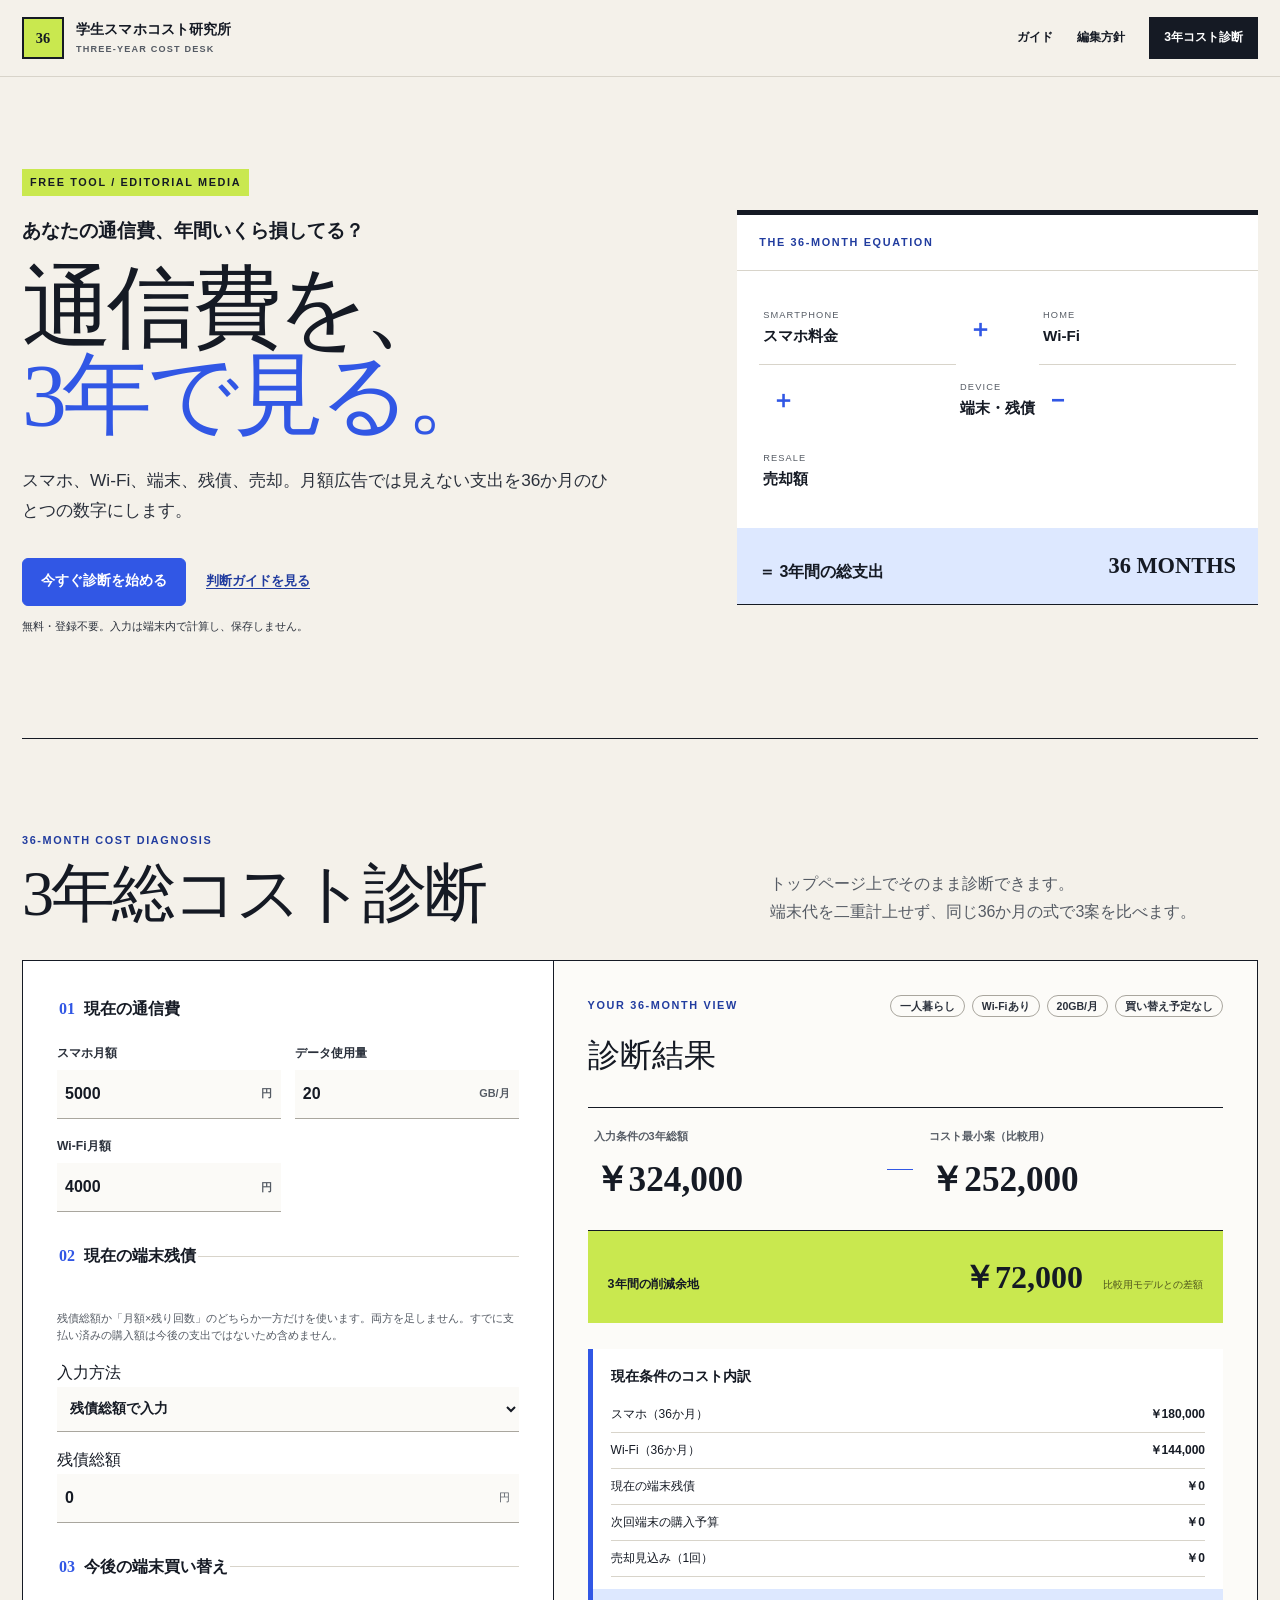
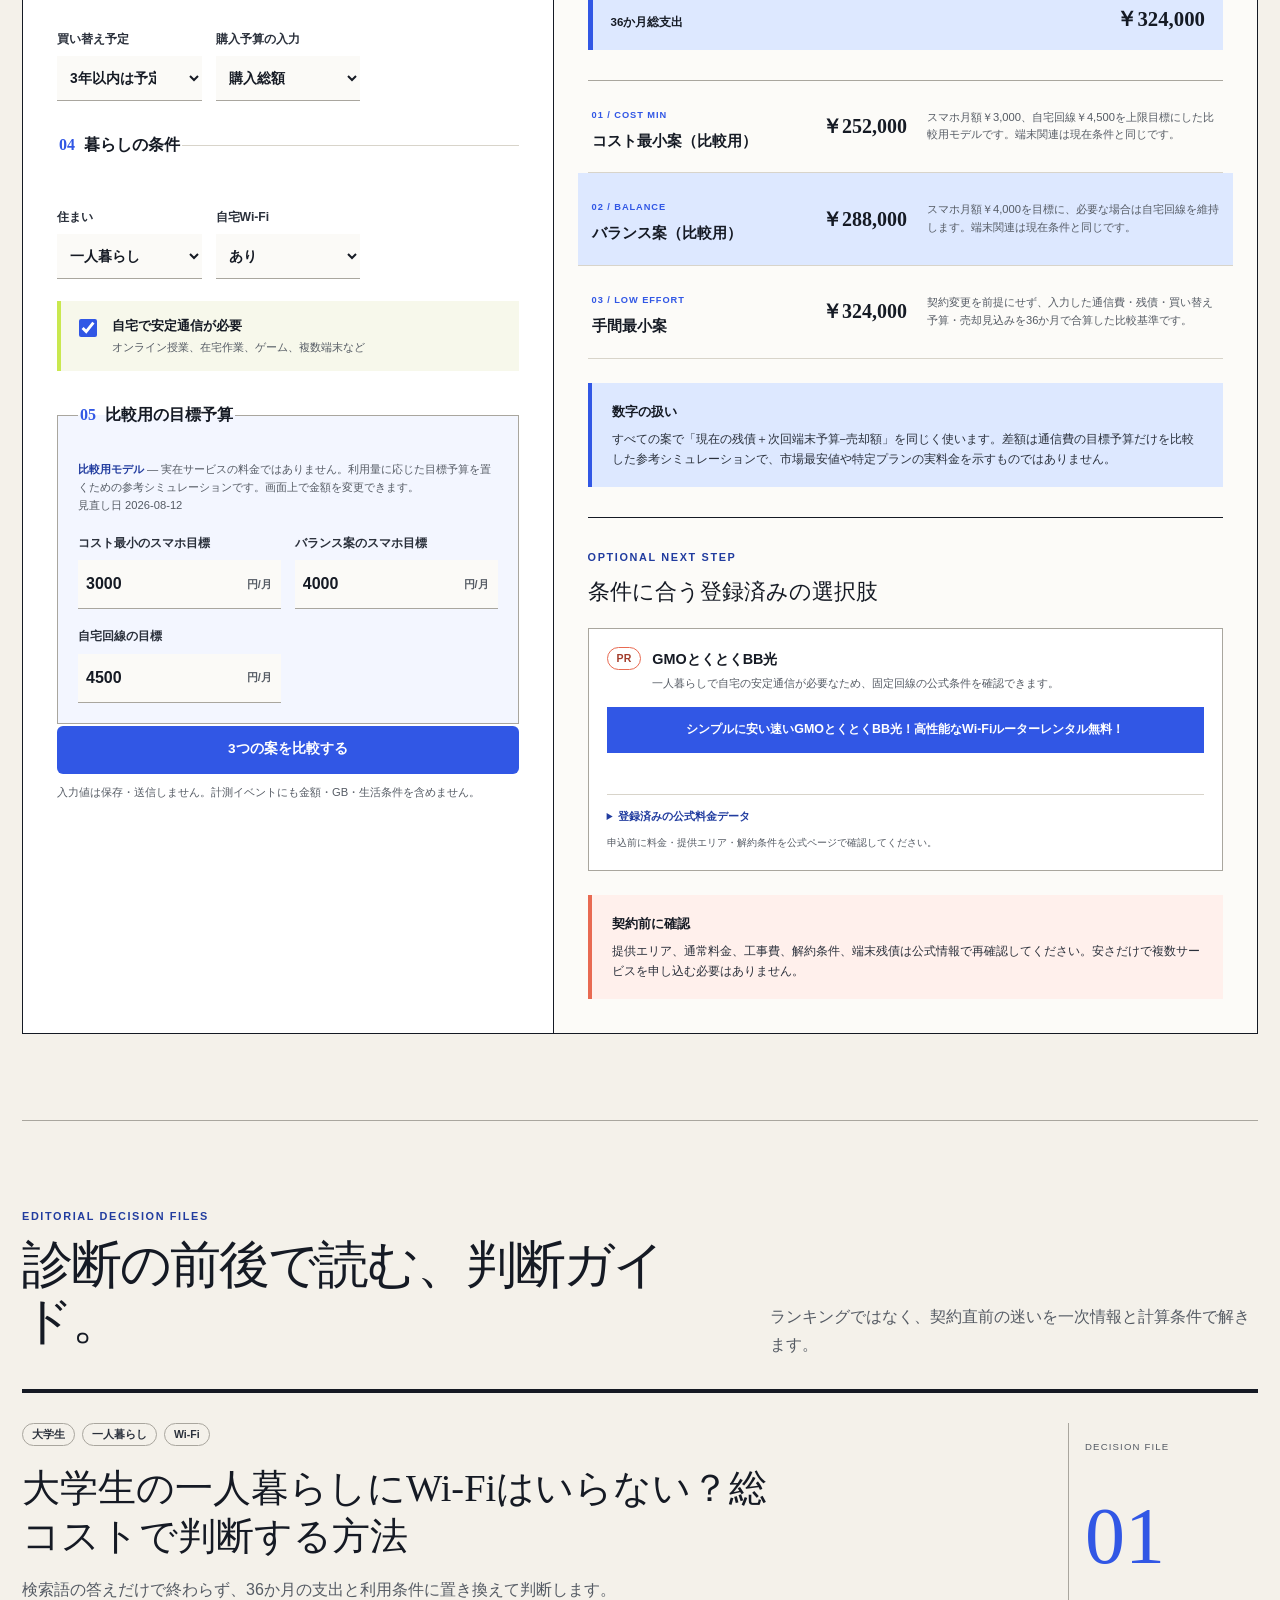
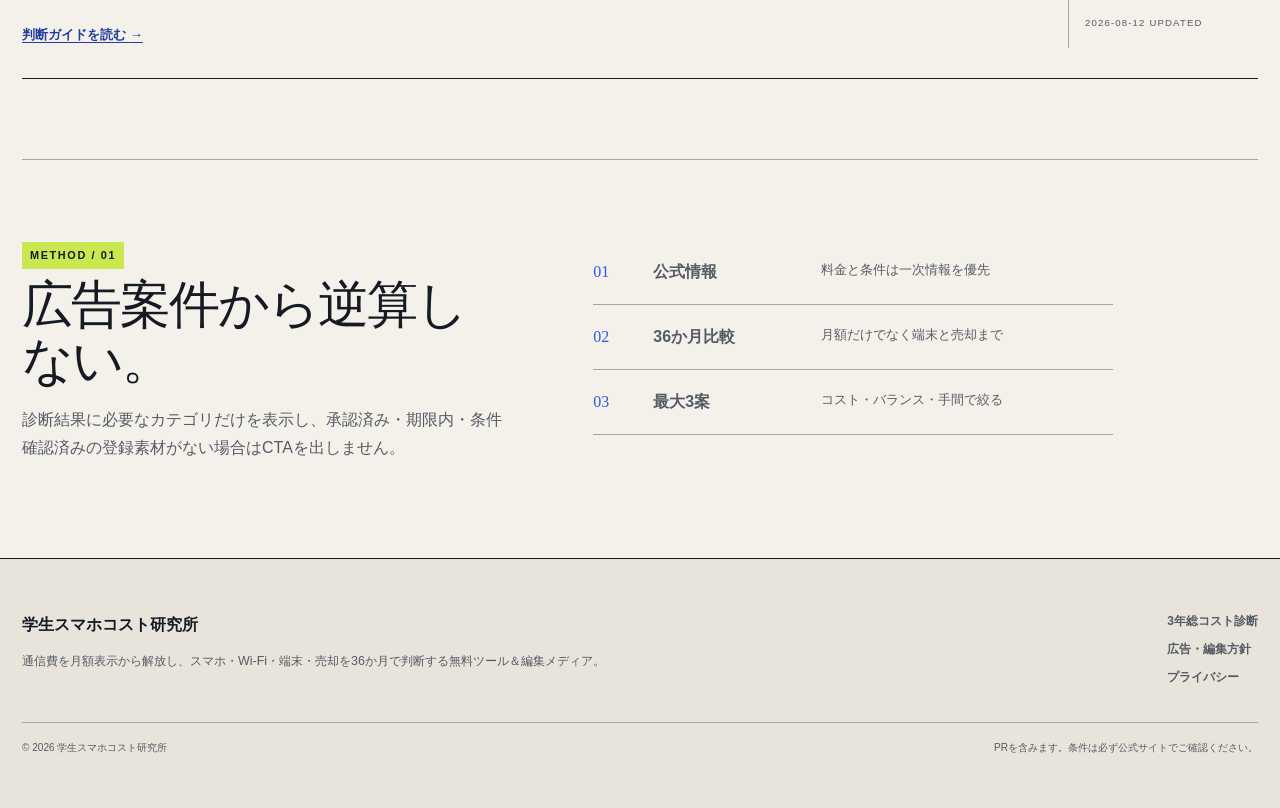
==== commit a5e8657f: "Publish site from source b733c5acf1bc2531d271855ad426e0176c421098" ====
--- a/index.html
+++ b/index.html
@@ -2,10 +2,44 @@
 <html lang="ja"><head><meta charset="utf-8"><meta name="viewport" content="width=device-width,initial-scale=1,viewport-fit=cover">
 <title>学生スマホコスト研究所</title><meta name="description" content="大学生・20代向けに、スマホ料金＋Wi-Fi＋端末代−売却額までを3年総コストで比較する実用メディア"><meta name="robots" content="index,follow,max-image-preview:large"><meta name="theme-color" content="#F4F1EA"><link rel="canonical" href="https://reitakahashi0020-rgb.github.io/student-phone-cost/">
 <meta property="og:type" content="website"><meta property="og:locale" content="ja_JP"><meta property="og:site_name" content="学生スマホコスト研究所"><meta property="og:title" content="学生スマホコスト研究所"><meta property="og:description" content="大学生・20代向けに、スマホ料金＋Wi-Fi＋端末代−売却額までを3年総コストで比較する実用メディア"><meta property="og:url" content="https://reitakahashi0020-rgb.github.io/student-phone-cost/">
-<link rel="icon" href="favicon.svg" type="image/svg+xml"><link rel="stylesheet" href="site.css"><script defer src="site.js"></script><script type="application/ld+json">{"@context":"https://schema.org","@type":"WebSite","name":"学生スマホコスト研究所","description":"大学生・20代向けに、スマホ料金＋Wi-Fi＋端末代−売却額までを3年総コストで比較する実用メディア","url":"https://reitakahashi0020-rgb.github.io/student-phone-cost/","inLanguage":"ja-JP"}</script></head>
+<link rel="icon" href="favicon.svg" type="image/svg+xml"><link rel="stylesheet" href="site.css"><script defer src="cost-engine.js"></script><script defer src="site.js"></script><script type="application/ld+json">{"@context":"https://schema.org","@type":"WebSite","name":"学生スマホコスト研究所","description":"大学生・20代向けに、スマホ料金＋Wi-Fi＋端末代−売却額までを3年総コストで比較する実用メディア","url":"https://reitakahashi0020-rgb.github.io/student-phone-cost/","inLanguage":"ja-JP"}</script></head>
 <body class="home-body"><a class="skip-link" href="#main-content">本文へ移動</a><header class="site-header"><div class="site-header-inner"><a class="brand" href="index.html"><span class="brand-mark" aria-hidden="true">36</span><span><strong>学生スマホコスト研究所</strong><small>THREE-YEAR COST DESK</small></span></a><nav class="global-nav" aria-label="メインナビゲーション"><a href="index.html#guides">ガイド</a><a href="about.html">編集方針</a><a class="nav-cta" href="calculator.html">3年コスト診断</a></nav></div></header><main id="main-content"><section class="home-hero"><div class="hero-copy"><span class="issue-label">FREE TOOL / EDITORIAL MEDIA</span><p class="hero-question">あなたの通信費、年間いくら損してる？</p><h1>通信費を、<br><em>3年で見る。</em></h1><p>スマホ、Wi-Fi、端末、残債、売却。月額広告では見えない支出を36か月のひとつの数字にします。</p><div class="hero-actions"><a class="button button-primary" href="#diagnosis">今すぐ診断を始める</a><a class="text-link" href="#guides">判断ガイドを見る</a></div><p class="privacy-note">無料・登録不要。入力は端末内で計算し、保存しません。</p></div><aside class="hero-ledger" aria-label="3年総コストの計算式"><span class="eyebrow">THE 36-MONTH EQUATION</span><div class="ledger-formula"><div><small>SMARTPHONE</small><strong>スマホ料金</strong></div><b>＋</b><div><small>HOME</small><strong>Wi-Fi</strong></div><b>＋</b><div><small>DEVICE</small><strong>端末・残債</strong></div><b>−</b><div><small>RESALE</small><strong>売却額</strong></div></div><div class="ledger-total"><span>＝ 3年間の総支出</span><strong>36 MONTHS</strong></div></aside></section>
-<section id="diagnosis" class="diagnosis-section" data-diagnosis-surface="home"><header class="diagnosis-heading"><div><span class="eyebrow">36-MONTH COST DIAGNOSIS</span><h2>3年総コスト診断</h2></div><p>トップページ上でそのまま診断できます。<br>サービス名ではなく、暮らしと支出の構造から3案に絞ります。</p></header><div class="diagnosis-workspace"><form id="cost-form" class="diagnosis-form" novalidate><fieldset class="form-section"><legend><span>01</span>現在の支出</legend><div class="field-grid"><label for="m1">スマホ月額<div class="input-with-unit"><input id="m1" name="current-mobile" inputmode="numeric" type="number" value="5000" min="0" max="100000" step="100"><span>円</span></div></label><label for="data-usage">データ使用量<div class="input-with-unit"><input id="data-usage" name="data-usage" inputmode="decimal" type="number" value="20" min="0" max="1000" step="1"><span>GB/月</span></div></label><label for="w1">Wi-Fi月額<div class="input-with-unit"><input id="w1" name="current-wifi" inputmode="numeric" type="number" value="4000" min="0" max="100000" step="100"><span>円</span></div></label><label for="device-mode">端末コストの入力方法<select id="device-mode" name="device-mode"><option value="monthly">月額で入力</option><option value="purchase">購入額で入力</option></select></label><label for="d1"><span id="device-cost-label">端末月額</span><div class="input-with-unit"><input id="d1" name="device-cost" inputmode="numeric" type="number" value="2500" min="0" max="1000000" step="100"><span id="device-cost-unit">円/月</span></div></label><label for="balance">端末残債<div class="input-with-unit"><input id="balance" name="device-balance" inputmode="numeric" type="number" value="0" min="0" max="1000000" step="1000"><span>円</span></div></label><label for="sale">想定売却額<div class="input-with-unit"><input id="sale" name="resale" inputmode="numeric" type="number" value="20000" min="0" max="1000000" step="1000"><span>円</span></div></label></div></fieldset><fieldset class="form-section"><legend><span>02</span>暮らしの条件</legend><div class="choice-grid"><label for="housing">住まい<select id="housing" name="housing"><option value="alone">一人暮らし</option><option value="family">実家暮らし</option></select></label><label for="wifi-status">自宅Wi-Fi<select id="wifi-status" name="wifi-status"><option value="yes">あり</option><option value="no">なし</option></select></label><label for="replacement">端末買い替え予定<select id="replacement" name="replacement"><option value="none">3年以内は予定なし</option><option value="soon">1年以内</option><option value="later">1〜3年以内</option></select></label></div><label class="check-choice"><input id="stable-home" name="stable-home" type="checkbox" checked><span><strong>自宅で安定通信が必要</strong><small>オンライン授業、在宅作業、ゲーム、複数端末など</small></span></label></fieldset><button id="calculate-button" class="button button-primary calculate-button" type="submit"><span class="button-label">3つの案を比較する</span><span class="button-loader" aria-hidden="true"></span></button><p class="privacy-note">入力値は保存・送信しません。計測イベントにも金額・GB・生活条件を含めません。</p></form><section id="diagnosis-result" class="diagnosis-result" aria-labelledby="result-title" aria-live="polite"><div class="result-kicker"><span class="eyebrow">YOUR 36-MONTH VIEW</span><div id="condition-tags" class="condition-tags"></div></div><h2 id="result-title">診断結果</h2><div class="comparison-strip"><div><span>現在の3年総額</span><strong id="old3">—</strong></div><i aria-hidden="true"></i><div><span>コスト最小案</span><strong id="min3">—</strong></div></div><div class="savings-number"><span>3年間の差額</span><strong id="save3">—</strong><small id="save-caption">現在の入力条件との差</small></div><div class="cost-breakdown"><h3>現在のコスト内訳</h3><dl><div><dt>スマホ</dt><dd id="breakdown-mobile">—</dd></div><div><dt>Wi-Fi</dt><dd id="breakdown-wifi">—</dd></div><div><dt>端末・残債</dt><dd id="breakdown-device">—</dd></div><div><dt>売却見込み</dt><dd id="breakdown-sale">—</dd></div></dl><div class="breakdown-total"><span>36か月総支出</span><strong id="breakdown-total">—</strong></div></div><div class="recommendation-stack"><article class="recommendation recommendation-min"><header><span>01 / COST MIN</span><h3>コスト最小案</h3></header><strong id="plan-min-total">—</strong><p id="plan-min-detail">—</p></article><article class="recommendation recommendation-balance"><header><span>02 / BALANCE</span><h3>バランス案</h3></header><strong id="plan-balance-total">—</strong><p id="plan-balance-detail">—</p></article><article class="recommendation recommendation-easy"><header><span>03 / LOW EFFORT</span><h3>手間最小案</h3></header><strong id="plan-easy-total">—</strong><p id="plan-easy-detail">—</p></article></div><aside class="editorial-note"><strong>この診断の考え方</strong><p>スマホ料金 ＋ Wi-Fi ＋ 端末コスト ＋ 残債 − 売却額を36か月で比較します。各案の料金は事業者の実料金ではなく、入力値と利用量から置いた比較用の目安です。</p></aside><div id="offer-recommendations" class="offer-recommendations"><div class="offer-heading"><span class="eyebrow">OPTIONAL NEXT STEP</span><h3>条件に合う登録済みの選択肢</h3></div><p id="offer-empty" class="muted">現在、表示できる承認済み案件はありません。診断結果だけでも利用できます。</p></div><aside class="warning-note"><strong>契約前に確認</strong><p>提供エリア、通常料金、解約条件、端末残債は公式情報で再確認してください。安さだけで複数サービスを申し込む必要はありません。</p></aside></section></div><div id="offer-registry" hidden aria-hidden="true"><template class="offer-template" data-offer-id="gmo_hikari" data-category="home_internet" data-rule="home_internet_needed"><aside class="affiliate-cta" data-offer-id="gmo_hikari" data-offer-category="home_internet"><div class="affiliate-cta-head"><span class="pill pill-pr">PR</span><div><strong>GMOとくとくBB光</strong><p class="offer-reason">診断条件に合う場合だけ表示しています。</p></div></div><div class="a8-material" data-offer="gmo_hikari"><a href="https://px.a8.net/svt/ejp?a8mat=4BA39D+B7NWXE+50+6M7QUQ" rel="nofollow">シンプルに安い速いGMOとくとくBB光！高性能なWi-Fiルーターレンタル無料！</a>
+<section id="diagnosis" class="diagnosis-section" data-diagnosis-surface="home">
+<script id="cost-model" type="application/json">{"schema_version":1,"horizon_months":36,"model_id":"comparison-budget-v1","model_kind":"comparison_budget","label":"比較用モデル","reviewed_on":"2026-08-12","notice":"実在サービスの料金ではありません。利用量に応じた目標予算を置くための参考シミュレーションです。画面上で金額を変更できます。","mobile_tiers":[{"max_gb":5,"cost_min_yen":2500,"balance_yen":3500,"source_type":"editorial_budget_assumption"},{"max_gb":20,"cost_min_yen":3000,"balance_yen":4000,"source_type":"editorial_budget_assumption"},{"max_gb":null,"cost_min_yen":4500,"balance_yen":5500,"source_type":"editorial_budget_assumption"}],"home_internet_target_yen":4500}</script>
+<header class="diagnosis-heading"><div><span class="eyebrow">36-MONTH COST DIAGNOSIS</span><h2>3年総コスト診断</h2></div><p>トップページ上でそのまま診断できます。<br>端末代を二重計上せず、同じ36か月の式で3案を比べます。</p></header>
+<div class="diagnosis-workspace"><form id="cost-form" class="diagnosis-form" novalidate>
+<fieldset class="form-section"><legend><span>01</span>現在の通信費</legend><div class="field-grid">
+<label for="m1">スマホ月額<div class="input-with-unit"><input id="m1" name="current-mobile" inputmode="numeric" type="number" value="5000" min="0" max="100000" step="100"><span>円</span></div></label>
+<label for="data-usage">データ使用量<div class="input-with-unit"><input id="data-usage" name="data-usage" inputmode="decimal" type="number" value="20" min="0" max="1000" step="1"><span>GB/月</span></div></label>
+<label for="w1">Wi-Fi月額<div class="input-with-unit"><input id="w1" name="current-wifi" inputmode="numeric" type="number" value="4000" min="0" max="100000" step="100"><span>円</span></div></label>
+</div></fieldset>
+<fieldset class="form-section"><legend><span>02</span>現在の端末残債</legend><p class="field-help">残債総額か「月額×残り回数」のどちらか一方だけを使います。両方を足しません。すでに支払い済みの購入額は今後の支出ではないため含めません。</p>
+<label for="current-device-method">入力方法<select id="current-device-method" name="current-device-method"><option value="balance_total">残債総額で入力</option><option value="monthly_remaining">月額 × 残り回数で入力</option></select></label>
+<div id="device-balance-fields" class="conditional-fields"><label for="balance">残債総額<div class="input-with-unit"><input id="balance" name="device-balance" inputmode="numeric" type="number" value="0" min="0" max="1000000" step="1000"><span>円</span></div></label></div>
+<div id="device-monthly-fields" class="conditional-fields" hidden><div class="field-grid"><label for="device-monthly">端末月額<div class="input-with-unit"><input id="device-monthly" name="device-monthly" inputmode="numeric" type="number" value="2500" min="0" max="100000" step="100"><span>円/月</span></div></label><label for="device-months-left">残り支払回数<div class="input-with-unit"><input id="device-months-left" name="device-months-left" inputmode="numeric" type="number" value="24" min="0" max="36" step="1"><span>回</span></div></label></div></div>
+</fieldset>
+<fieldset class="form-section"><legend><span>03</span>今後の端末買い替え</legend><div class="choice-grid">
+<label for="replacement">買い替え予定<select id="replacement" name="replacement"><option value="none">3年以内は予定なし</option><option value="soon">1年以内</option><option value="later">1〜3年以内</option></select></label>
+<label for="replacement-cost-mode">購入予算の入力<select id="replacement-cost-mode" name="replacement-cost-mode"><option value="lump_sum">購入総額</option><option value="monthly">月額 × 支払回数</option></select></label>
+</div><div id="replacement-fields" class="conditional-fields" hidden><div class="field-grid">
+<label for="replacement-device-cost"><span id="replacement-cost-label">端末購入予算</span><div class="input-with-unit"><input id="replacement-device-cost" name="replacement-device-cost" inputmode="numeric" type="number" value="0" min="0" max="1000000" step="1000"><span id="replacement-cost-unit">円</span></div></label>
+<label id="replacement-months-field" for="replacement-device-months" hidden>支払回数<div class="input-with-unit"><input id="replacement-device-months" name="replacement-device-months" inputmode="numeric" type="number" value="36" min="1" max="36" step="1"><span>回</span></div></label>
+<label for="sale">想定売却額<div class="input-with-unit"><input id="sale" name="resale" inputmode="numeric" type="number" value="0" min="0" max="1000000" step="1000"><span>円</span></div></label>
+</div><p class="field-help">売却額は買い替え予定がある場合だけ、36か月支出から1回差し引きます。</p></div></fieldset>
+<fieldset class="form-section"><legend><span>04</span>暮らしの条件</legend><div class="choice-grid"><label for="housing">住まい<select id="housing" name="housing"><option value="alone">一人暮らし</option><option value="family">実家暮らし</option></select></label><label for="wifi-status">自宅Wi-Fi<select id="wifi-status" name="wifi-status"><option value="yes">あり</option><option value="no">なし</option></select></label></div><label class="check-choice"><input id="stable-home" name="stable-home" type="checkbox" checked><span><strong>自宅で安定通信が必要</strong><small>オンライン授業、在宅作業、ゲーム、複数端末など</small></span></label></fieldset>
+<fieldset class="form-section model-section"><legend><span>05</span>比較用の目標予算</legend><p class="model-notice"><strong>比較用モデル</strong> — 実在サービスの料金ではありません。利用量に応じた目標予算を置くための参考シミュレーションです。画面上で金額を変更できます。<br>見直し日 2026-08-12</p><div class="field-grid">
+<label for="target-mobile-min">コスト最小のスマホ目標<div class="input-with-unit"><input id="target-mobile-min" name="target-mobile-min" inputmode="numeric" type="number" value="3000" min="0" max="100000" step="100"><span>円/月</span></div></label>
+<label for="target-mobile-balance">バランス案のスマホ目標<div class="input-with-unit"><input id="target-mobile-balance" name="target-mobile-balance" inputmode="numeric" type="number" value="4000" min="0" max="100000" step="100"><span>円/月</span></div></label>
+<label for="target-wifi">自宅回線の目標<div class="input-with-unit"><input id="target-wifi" name="target-wifi" inputmode="numeric" type="number" value="4500" min="0" max="100000" step="100"><span>円/月</span></div></label>
+</div></fieldset>
+<button id="calculate-button" class="button button-primary calculate-button" type="submit"><span class="button-label">3つの案を比較する</span><span class="button-loader" aria-hidden="true"></span></button><p class="privacy-note">入力値は保存・送信しません。計測イベントにも金額・GB・生活条件を含めません。</p></form>
+<section id="diagnosis-result" class="diagnosis-result" aria-labelledby="result-title" aria-live="polite"><div class="result-kicker"><span class="eyebrow">YOUR 36-MONTH VIEW</span><div id="condition-tags" class="condition-tags"></div></div><h2 id="result-title">診断結果</h2>
+<div class="comparison-strip"><div><span>入力条件の3年総額</span><strong id="old3">—</strong></div><i aria-hidden="true"></i><div><span>コスト最小案（比較用）</span><strong id="min3">—</strong></div></div><div id="savings-panel" class="savings-number"><span id="savings-label">3年間の削減余地</span><strong id="save3">—</strong><small id="save-caption">現在の入力条件との差</small></div>
+<div class="cost-breakdown"><h3>現在条件のコスト内訳</h3><dl><div><dt>スマホ（36か月）</dt><dd id="breakdown-mobile">—</dd></div><div><dt>Wi-Fi（36か月）</dt><dd id="breakdown-wifi">—</dd></div><div><dt>現在の端末残債</dt><dd id="breakdown-device-obligation">—</dd></div><div><dt>次回端末の購入予算</dt><dd id="breakdown-replacement">—</dd></div><div><dt>売却見込み（1回）</dt><dd id="breakdown-sale">—</dd></div></dl><div class="breakdown-total"><span>36か月総支出</span><strong id="breakdown-total">—</strong></div></div>
+<div class="recommendation-stack"><article class="recommendation recommendation-min"><header><span>01 / COST MIN</span><h3>コスト最小案（比較用）</h3></header><strong id="plan-min-total">—</strong><p id="plan-min-detail">—</p></article><article class="recommendation recommendation-balance"><header><span>02 / BALANCE</span><h3>バランス案（比較用）</h3></header><strong id="plan-balance-total">—</strong><p id="plan-balance-detail">—</p></article><article class="recommendation recommendation-easy"><header><span>03 / LOW EFFORT</span><h3>手間最小案</h3></header><strong id="plan-easy-total">—</strong><p id="plan-easy-detail">—</p></article></div>
+<aside class="editorial-note"><strong>数字の扱い</strong><p>すべての案で「現在の残債＋次回端末予算−売却額」を同じく使います。差額は通信費の目標予算だけを比較した参考シミュレーションで、市場最安値や特定プランの実料金を示すものではありません。</p></aside>
+<div id="offer-recommendations" class="offer-recommendations"><div class="offer-heading"><span class="eyebrow">OPTIONAL NEXT STEP</span><h3>条件に合う登録済みの選択肢</h3></div><p id="offer-empty" class="muted">現在、表示できる承認済み案件はありません。診断結果だけでも利用できます。</p></div><aside class="warning-note"><strong>契約前に確認</strong><p>提供エリア、通常料金、工事費、解約条件、端末残債は公式情報で再確認してください。安さだけで複数サービスを申し込む必要はありません。</p></aside></section></div><div id="offer-registry" hidden aria-hidden="true"><template class="offer-template" data-offer-id="gmo_hikari" data-category="home_internet" data-rule="home_internet_needed"><aside class="affiliate-cta" data-offer-id="gmo_hikari" data-offer-category="home_internet"><div class="affiliate-cta-head"><span class="pill pill-pr">PR</span><div><strong>GMOとくとくBB光</strong><p class="offer-reason">診断条件に合う場合だけ表示しています。</p></div></div><div class="a8-material" data-offer="gmo_hikari"><a href="https://px.a8.net/svt/ejp?a8mat=4BA39D+B7NWXE+50+6M7QUQ" rel="nofollow">シンプルに安い速いGMOとくとくBB光！高性能なWi-Fiルーターレンタル無料！</a>
 <img border="0" width="1" height="1" src="https://www11.a8.net/0.gif?a8mat=4BA39D+B7NWXE+50+6M7QUQ" alt="">
-</div><small>申込前に料金・提供エリア・解約条件を公式ページで確認してください。</small></aside></template></div></section>
+</div><details class="rate-evidence"><summary>登録済みの公式料金データ</summary><ul><li><strong>1ギガ マンション</strong> 月額4,290円（税込）／初期費用3,300円。月額は税込。契約事務手数料3300円。工事費・特典・解約条件は公式ページで要確認。 <a href="https://gmobb.jp/service/gmohikari/price/" rel="nofollow noopener">公式料金</a>（確認日 2026-08-12）</li><li><strong>1ギガ ファミリー</strong> 月額5,390円（税込）／初期費用3,300円。月額は税込。契約事務手数料3300円。工事費・特典・解約条件は公式ページで要確認。 <a href="https://gmobb.jp/service/gmohikari/price/" rel="nofollow noopener">公式料金</a>（確認日 2026-08-12）</li></ul><p>この公式料金は上の比較用モデルへ自動代入していません。住居タイプ・提供条件を確認してから比較してください。</p></details><small>申込前に料金・提供エリア・解約条件を公式ページで確認してください。</small></aside></template></div></section>
 <section id="guides" class="home-section guide-section"><div class="section-heading section-heading-inline"><div><span class="eyebrow">EDITORIAL DECISION FILES</span><h2>診断の前後で読む、判断ガイド。</h2></div><p>ランキングではなく、契約直前の迷いを一次情報と計算条件で解きます。</p></div><article class="featured-guide"><div><div class="condition-tags"><span class="pill">大学生</span><span class="pill">一人暮らし</span><span class="pill">Wi-Fi</span></div><h3><a href="i01-daigakusei-hitorigurashi-wifi-iranai.html">大学生の一人暮らしにWi-Fiはいらない？総コストで判断する方法</a></h3><p>検索語の答えだけで終わらず、36か月の支出と利用条件に置き換えて判断します。</p><a class="text-link" href="i01-daigakusei-hitorigurashi-wifi-iranai.html">判断ガイドを読む <span aria-hidden="true">→</span></a></div><div class="guide-index" aria-hidden="true"><span>DECISION FILE</span><strong>01</strong><small>2026-08-12 UPDATED</small></div></article></section>
 <section class="home-section methodology"><div><span class="issue-label">METHOD / 01</span><h2>広告案件から逆算しない。</h2><p>診断結果に必要なカテゴリだけを表示し、承認済み・期限内・条件確認済みの登録素材がない場合はCTAを出しません。</p></div><div class="method-list"><p><span>01</span><strong>公式情報</strong><small>料金と条件は一次情報を優先</small></p><p><span>02</span><strong>36か月比較</strong><small>月額だけでなく端末と売却まで</small></p><p><span>03</span><strong>最大3案</strong><small>コスト・バランス・手間で絞る</small></p></div></section></main><footer class="site-footer"><div class="footer-grid"><div><a class="footer-brand" href="index.html">学生スマホコスト研究所</a><p>通信費を月額表示から解放し、スマホ・Wi-Fi・端末・売却を36か月で判断する無料ツール＆編集メディア。</p></div><nav aria-label="フッターナビゲーション"><a href="calculator.html">3年総コスト診断</a><a href="about.html">広告・編集方針</a><a href="privacy.html">プライバシー</a></nav></div><div class="footer-bottom"><span>© 2026 学生スマホコスト研究所</span><span>PRを含みます。条件は必ず公式サイトでご確認ください。</span></div></footer></body></html>
--- a/site.css
+++ b/site.css
@@ -93,6 +93,13 @@
 .form-section + .form-section { padding-top: 28px; border-top: 1px solid var(--color-line); }
 .form-section legend { margin-bottom: 20px; font-weight: 850; }
 .form-section legend span { margin-right: 9px; color: var(--color-primary); font-family: Georgia, serif; }
+.field-help { margin: -8px 0 15px; color: var(--color-muted); font-size: .68rem; line-height: 1.55; }
+.conditional-fields[hidden], #replacement-months-field[hidden] { display: none; }
+.conditional-fields { margin-top: 14px; }
+.model-section { padding: 20px !important; border: 1px solid var(--color-line-dark) !important; background: #F3F6FF; }
+.model-section legend { padding-top: 0; }
+.model-notice { margin: -8px 0 18px; color: var(--color-muted); font-size: .7rem; line-height: 1.6; }
+.model-notice strong { color: var(--color-primary-dark); }
 .field-grid { display: grid; grid-template-columns: 1fr 1fr; gap: 17px 14px; }
 .field-grid > label, .choice-grid > label { display: grid; align-content: start; gap: 6px; color: var(--color-ink-soft); font-size: .76rem; font-weight: 800; }
 .input-with-unit { display: flex; min-width: 0; align-items: center; border-bottom: 1px solid var(--color-line-dark); background: #FBFAF7; transition: border var(--transition), box-shadow var(--transition); }
@@ -125,6 +132,8 @@
 .savings-number span { font-size: .78rem; font-weight: 850; }
 .savings-number strong { margin-left: auto; font-family: Georgia, serif; font-size: 2rem; }
 .savings-number small { color: #4E551C; font-size: .63rem; }
+.savings-number.is-negative { background: #F7D8D1; }
+.savings-number.is-negative small { color: #7A382C; }
 .cost-breakdown { margin-top: 26px; border-left: 5px solid var(--color-primary); background: white; }
 .cost-breakdown h3 { margin: 0; padding: 15px 18px 8px; font-size: .9rem; }
 .cost-breakdown dl { margin: 0; padding: 0 18px 12px; }
@@ -152,6 +161,11 @@
 .affiliate-cta-head strong { display: block; font-size: .9rem; }
 .affiliate-cta-head p { margin: 2px 0 0; color: var(--color-muted); font-size: .68rem; }
 .affiliate-cta > small { display: block; margin-top: 9px; color: var(--color-muted); font-size: .6rem; }
+.rate-evidence { margin-top: 13px; padding-top: 12px; border-top: 1px solid var(--color-line); color: var(--color-muted); font-size: .67rem; }
+.rate-evidence summary { cursor: pointer; color: var(--color-primary-dark); font-weight: 800; }
+.rate-evidence ul { padding-left: 18px; }
+.rate-evidence li { margin: 8px 0; line-height: 1.55; }
+.rate-evidence p { margin: 8px 0 0; line-height: 1.55; }
 .a8-material { max-width: 100%; overflow-wrap: anywhere; }
 .a8-material > a { display: flex; min-height: 46px; align-items: center; justify-content: center; padding: 10px 14px; border: 1px solid var(--color-primary); background: var(--color-primary); color: white; font-size: .78rem; font-weight: 850; line-height: 1.4; text-align: center; text-decoration: none; }
 .a8-material > a:hover { background: var(--color-primary-dark); color: white; }
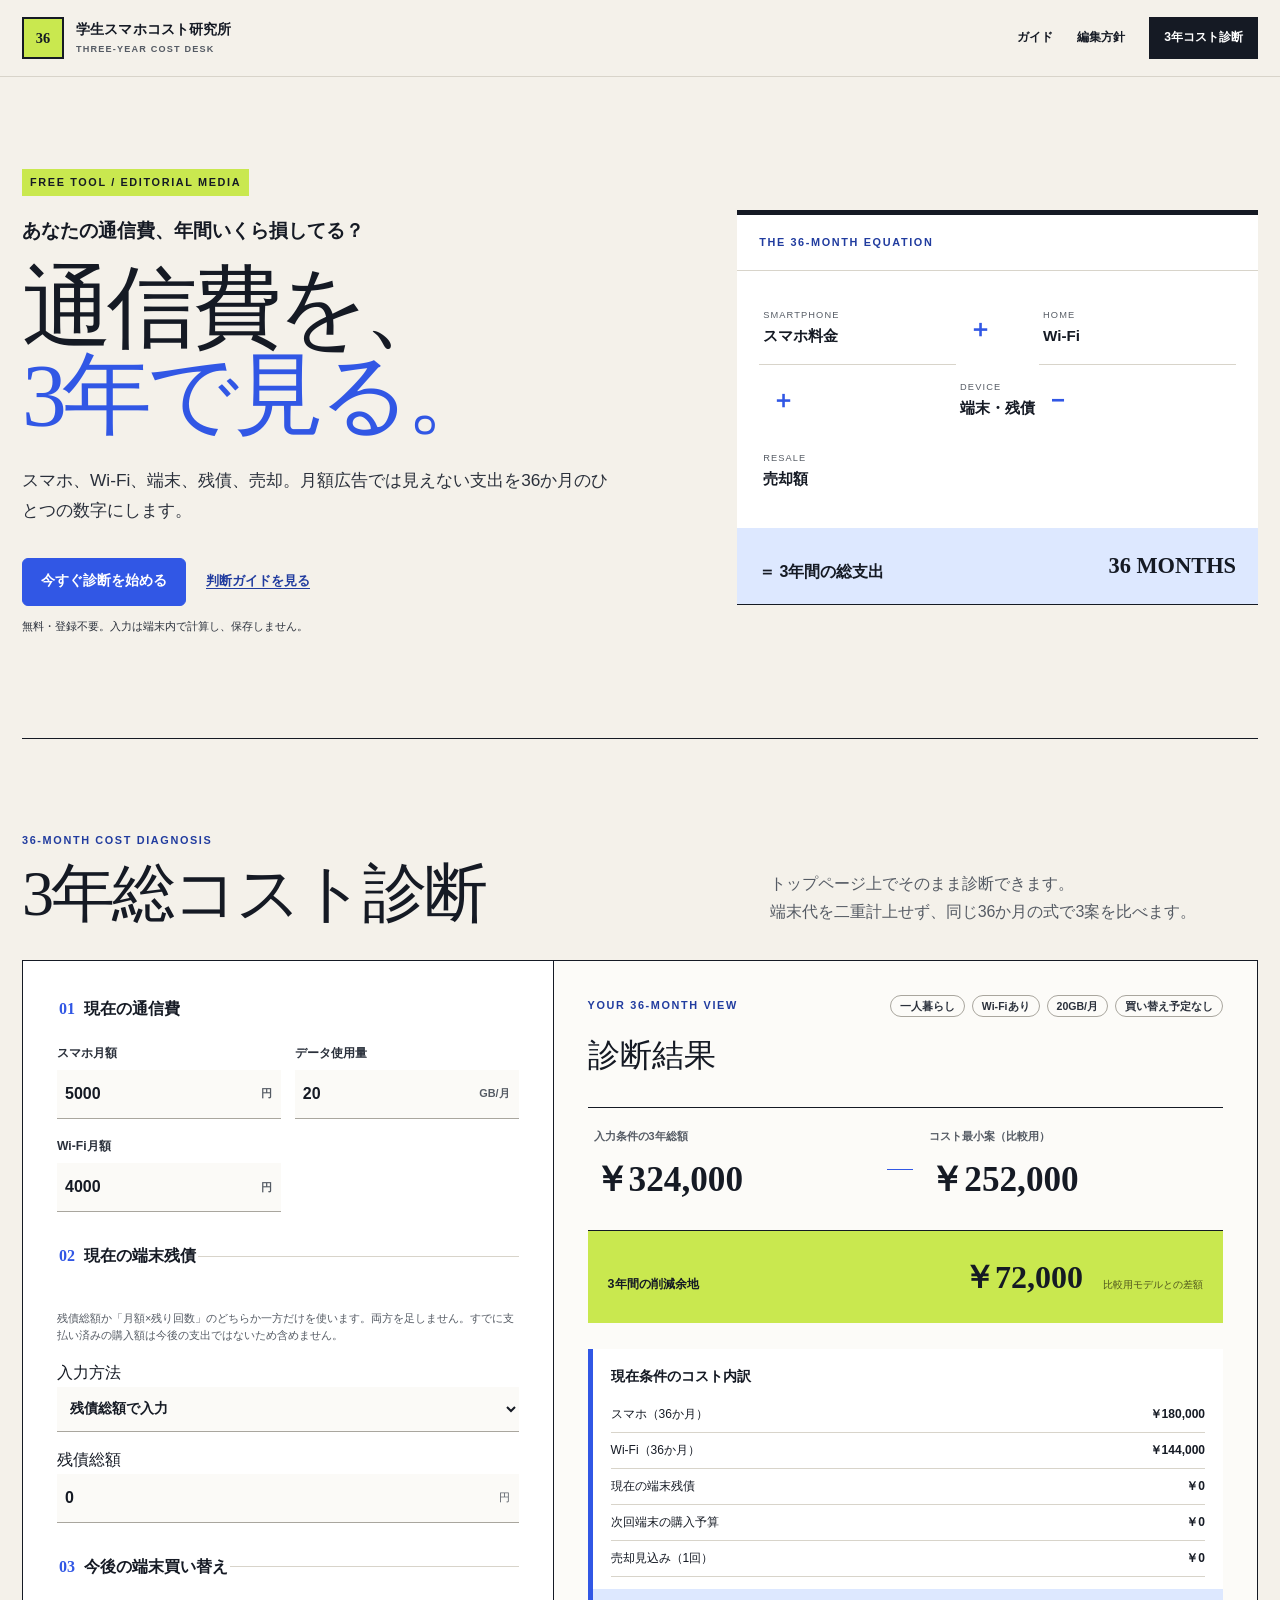
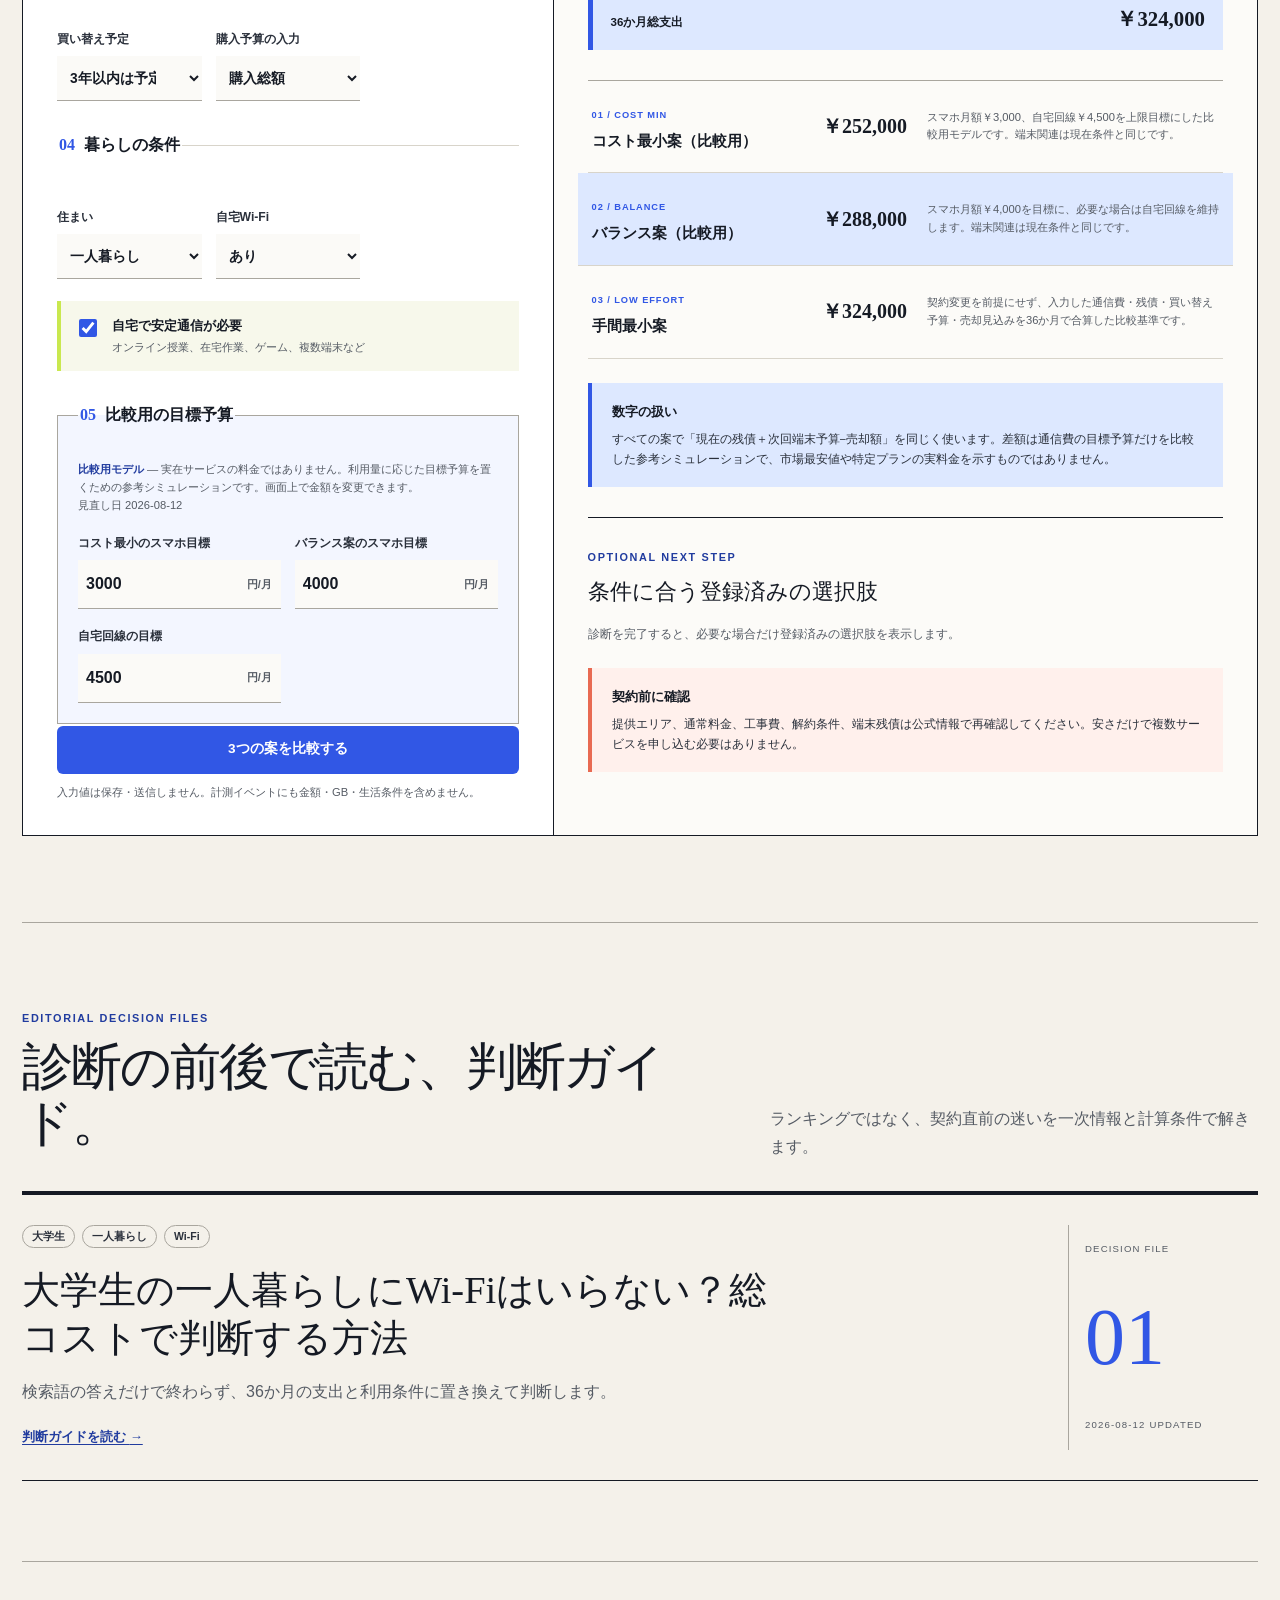
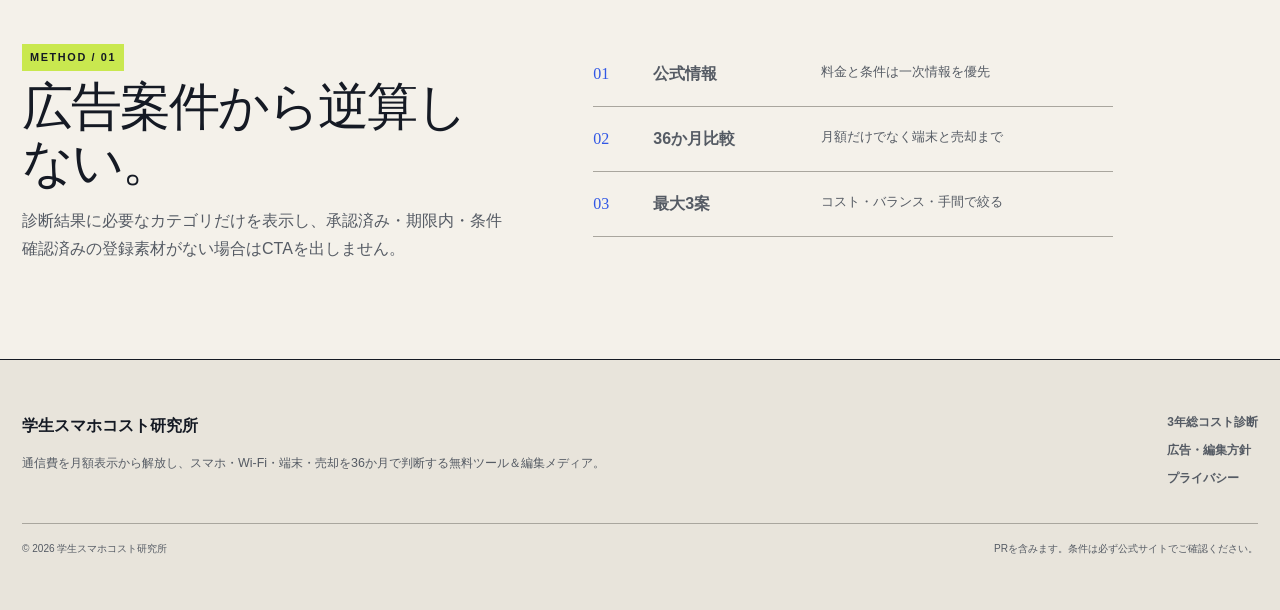
==== commit 93403165: "Publish site from source c810755ffa7f5e904ccbab910b2e6e6fbae86c6c" ====
--- a/index.html
+++ b/index.html
@@ -38,7 +38,7 @@
 <div class="cost-breakdown"><h3>現在条件のコスト内訳</h3><dl><div><dt>スマホ（36か月）</dt><dd id="breakdown-mobile">—</dd></div><div><dt>Wi-Fi（36か月）</dt><dd id="breakdown-wifi">—</dd></div><div><dt>現在の端末残債</dt><dd id="breakdown-device-obligation">—</dd></div><div><dt>次回端末の購入予算</dt><dd id="breakdown-replacement">—</dd></div><div><dt>売却見込み（1回）</dt><dd id="breakdown-sale">—</dd></div></dl><div class="breakdown-total"><span>36か月総支出</span><strong id="breakdown-total">—</strong></div></div>
 <div class="recommendation-stack"><article class="recommendation recommendation-min"><header><span>01 / COST MIN</span><h3>コスト最小案（比較用）</h3></header><strong id="plan-min-total">—</strong><p id="plan-min-detail">—</p></article><article class="recommendation recommendation-balance"><header><span>02 / BALANCE</span><h3>バランス案（比較用）</h3></header><strong id="plan-balance-total">—</strong><p id="plan-balance-detail">—</p></article><article class="recommendation recommendation-easy"><header><span>03 / LOW EFFORT</span><h3>手間最小案</h3></header><strong id="plan-easy-total">—</strong><p id="plan-easy-detail">—</p></article></div>
 <aside class="editorial-note"><strong>数字の扱い</strong><p>すべての案で「現在の残債＋次回端末予算−売却額」を同じく使います。差額は通信費の目標予算だけを比較した参考シミュレーションで、市場最安値や特定プランの実料金を示すものではありません。</p></aside>
-<div id="offer-recommendations" class="offer-recommendations"><div class="offer-heading"><span class="eyebrow">OPTIONAL NEXT STEP</span><h3>条件に合う登録済みの選択肢</h3></div><p id="offer-empty" class="muted">現在、表示できる承認済み案件はありません。診断結果だけでも利用できます。</p></div><aside class="warning-note"><strong>契約前に確認</strong><p>提供エリア、通常料金、工事費、解約条件、端末残債は公式情報で再確認してください。安さだけで複数サービスを申し込む必要はありません。</p></aside></section></div><div id="offer-registry" hidden aria-hidden="true"><template class="offer-template" data-offer-id="gmo_hikari" data-category="home_internet" data-rule="home_internet_needed"><aside class="affiliate-cta" data-offer-id="gmo_hikari" data-offer-category="home_internet"><div class="affiliate-cta-head"><span class="pill pill-pr">PR</span><div><strong>GMOとくとくBB光</strong><p class="offer-reason">診断条件に合う場合だけ表示しています。</p></div></div><div class="a8-material" data-offer="gmo_hikari"><a href="https://px.a8.net/svt/ejp?a8mat=4BA39D+B7NWXE+50+6M7QUQ" rel="nofollow">シンプルに安い速いGMOとくとくBB光！高性能なWi-Fiルーターレンタル無料！</a>
+<div id="offer-recommendations" class="offer-recommendations"><div class="offer-heading"><span class="eyebrow">OPTIONAL NEXT STEP</span><h3>条件に合う登録済みの選択肢</h3></div><p id="offer-empty" class="muted">診断を完了すると、必要な場合だけ登録済みの選択肢を表示します。</p></div><aside class="warning-note"><strong>契約前に確認</strong><p>提供エリア、通常料金、工事費、解約条件、端末残債は公式情報で再確認してください。安さだけで複数サービスを申し込む必要はありません。</p></aside></section></div><div id="offer-registry" hidden aria-hidden="true"><template class="offer-template" data-offer-id="gmo_hikari" data-category="home_internet" data-rule="home_internet_needed"><aside class="affiliate-cta" data-offer-id="gmo_hikari" data-offer-category="home_internet"><div class="affiliate-cta-head"><span class="pill pill-pr">PR</span><div><strong>GMOとくとくBB光</strong><p class="offer-reason">診断条件に合う場合だけ表示しています。</p></div></div><div class="a8-material" data-offer="gmo_hikari"><a href="https://px.a8.net/svt/ejp?a8mat=4BA39D+B7NWXE+50+6M7QUQ" rel="nofollow">シンプルに安い速いGMOとくとくBB光！高性能なWi-Fiルーターレンタル無料！</a>
 <img border="0" width="1" height="1" src="https://www11.a8.net/0.gif?a8mat=4BA39D+B7NWXE+50+6M7QUQ" alt="">
 </div><details class="rate-evidence"><summary>登録済みの公式料金データ</summary><ul><li><strong>1ギガ マンション</strong> 月額4,290円（税込）／初期費用3,300円。月額は税込。契約事務手数料3300円。工事費・特典・解約条件は公式ページで要確認。 <a href="https://gmobb.jp/service/gmohikari/price/" rel="nofollow noopener">公式料金</a>（確認日 2026-08-12）</li><li><strong>1ギガ ファミリー</strong> 月額5,390円（税込）／初期費用3,300円。月額は税込。契約事務手数料3300円。工事費・特典・解約条件は公式ページで要確認。 <a href="https://gmobb.jp/service/gmohikari/price/" rel="nofollow noopener">公式料金</a>（確認日 2026-08-12）</li></ul><p>この公式料金は上の比較用モデルへ自動代入していません。住居タイプ・提供条件を確認してから比較してください。</p></details><small>申込前に料金・提供エリア・解約条件を公式ページで確認してください。</small></aside></template></div></section>
 <section id="guides" class="home-section guide-section"><div class="section-heading section-heading-inline"><div><span class="eyebrow">EDITORIAL DECISION FILES</span><h2>診断の前後で読む、判断ガイド。</h2></div><p>ランキングではなく、契約直前の迷いを一次情報と計算条件で解きます。</p></div><article class="featured-guide"><div><div class="condition-tags"><span class="pill">大学生</span><span class="pill">一人暮らし</span><span class="pill">Wi-Fi</span></div><h3><a href="i01-daigakusei-hitorigurashi-wifi-iranai.html">大学生の一人暮らしにWi-Fiはいらない？総コストで判断する方法</a></h3><p>検索語の答えだけで終わらず、36か月の支出と利用条件に置き換えて判断します。</p><a class="text-link" href="i01-daigakusei-hitorigurashi-wifi-iranai.html">判断ガイドを読む <span aria-hidden="true">→</span></a></div><div class="guide-index" aria-hidden="true"><span>DECISION FILE</span><strong>01</strong><small>2026-08-12 UPDATED</small></div></article></section>
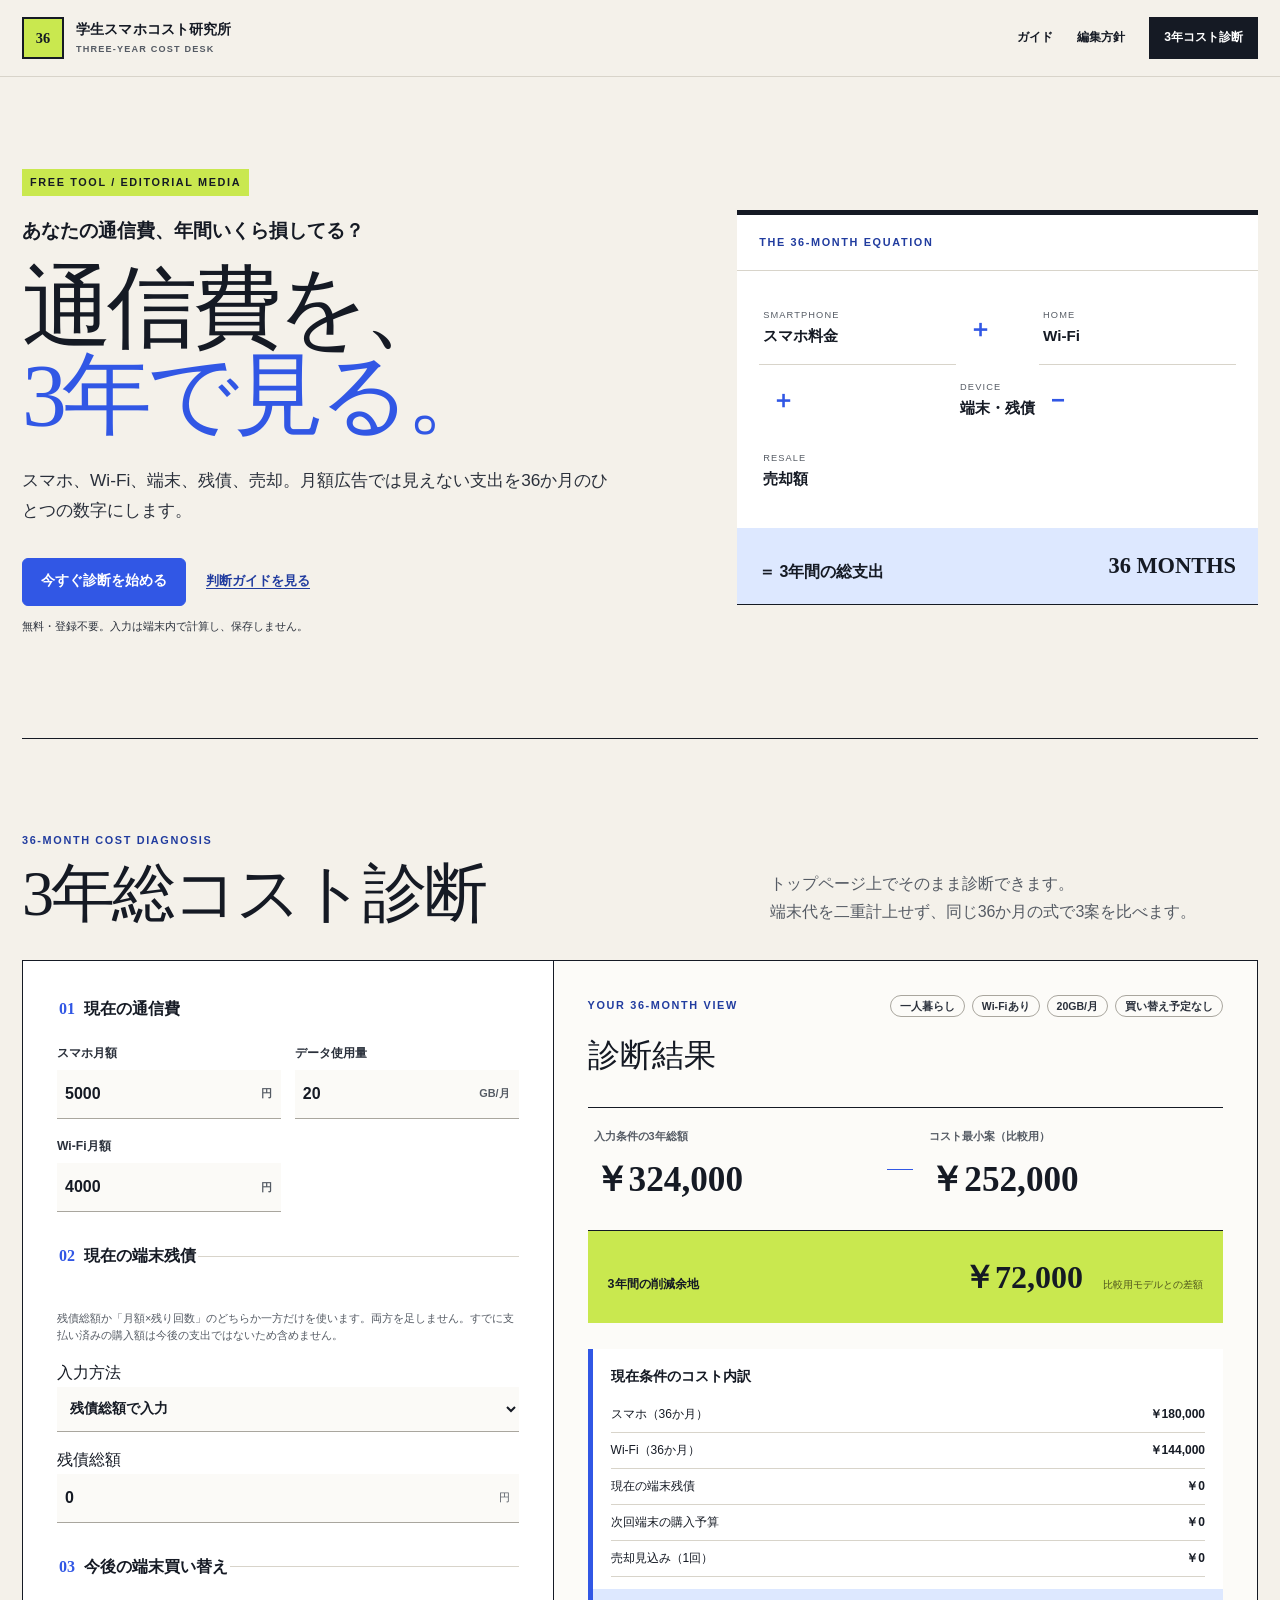
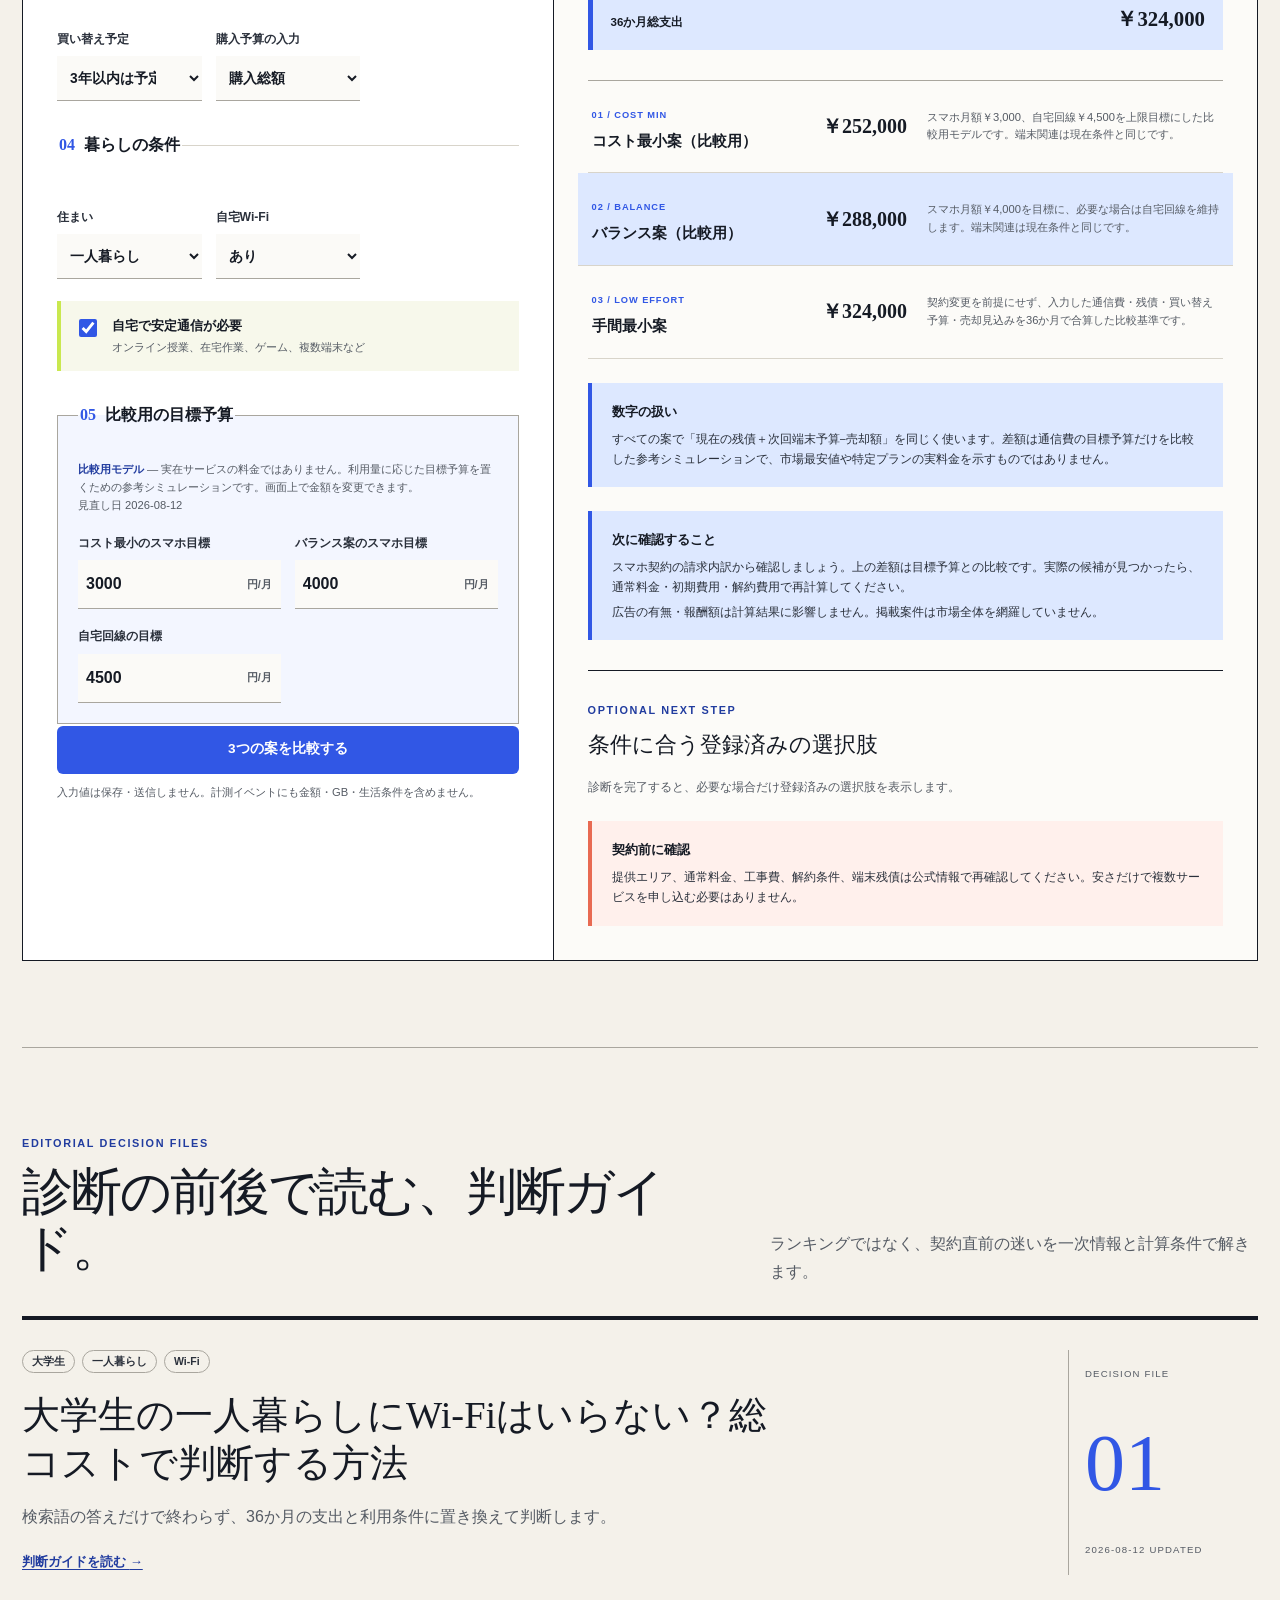
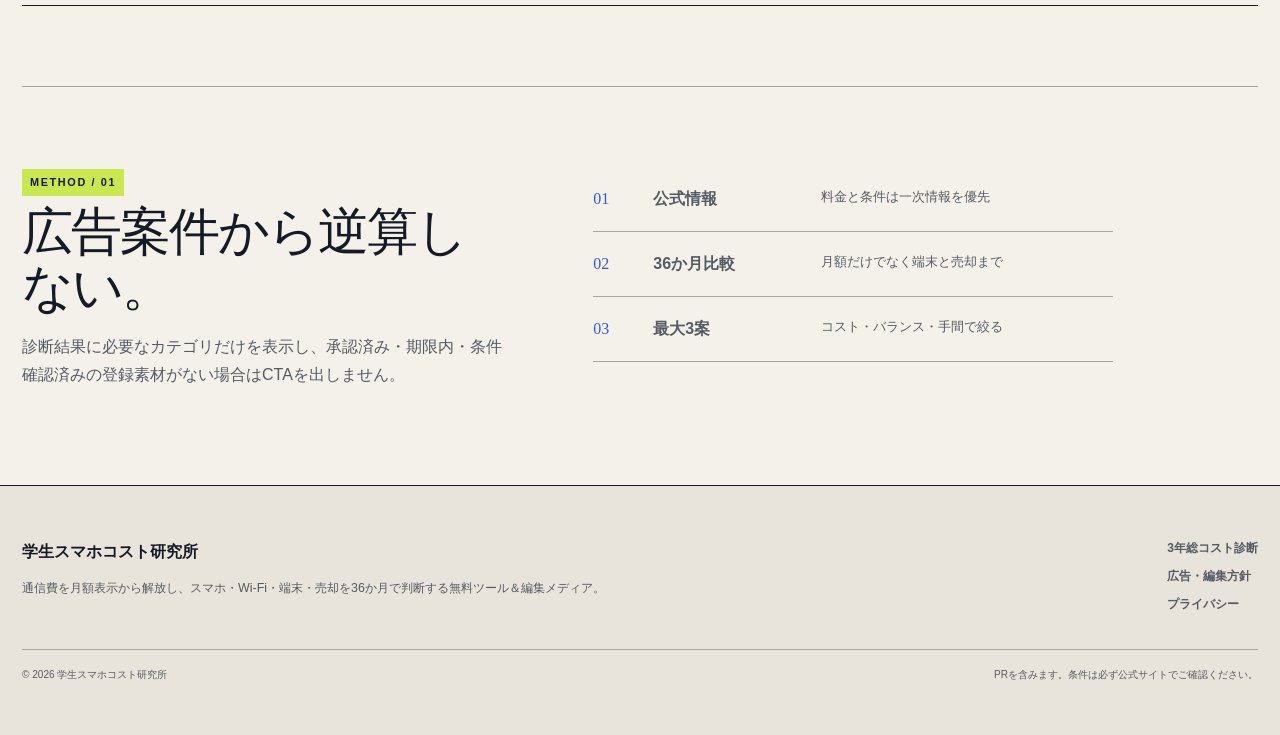
==== commit 9659e8f9: "Improve diagnosis monetization and enable free static monitoring" ====
--- a/index.html
+++ b/index.html
@@ -2,7 +2,7 @@
 <html lang="ja"><head><meta charset="utf-8"><meta name="viewport" content="width=device-width,initial-scale=1,viewport-fit=cover">
 <title>学生スマホコスト研究所</title><meta name="description" content="大学生・20代向けに、スマホ料金＋Wi-Fi＋端末代−売却額までを3年総コストで比較する実用メディア"><meta name="robots" content="index,follow,max-image-preview:large"><meta name="theme-color" content="#F4F1EA"><link rel="canonical" href="https://reitakahashi0020-rgb.github.io/student-phone-cost/">
 <meta property="og:type" content="website"><meta property="og:locale" content="ja_JP"><meta property="og:site_name" content="学生スマホコスト研究所"><meta property="og:title" content="学生スマホコスト研究所"><meta property="og:description" content="大学生・20代向けに、スマホ料金＋Wi-Fi＋端末代−売却額までを3年総コストで比較する実用メディア"><meta property="og:url" content="https://reitakahashi0020-rgb.github.io/student-phone-cost/">
-<link rel="icon" href="favicon.svg" type="image/svg+xml"><link rel="stylesheet" href="site.css"><script defer src="cost-engine.js"></script><script defer src="site.js"></script><script type="application/ld+json">{"@context":"https://schema.org","@type":"WebSite","name":"学生スマホコスト研究所","description":"大学生・20代向けに、スマホ料金＋Wi-Fi＋端末代−売却額までを3年総コストで比較する実用メディア","url":"https://reitakahashi0020-rgb.github.io/student-phone-cost/","inLanguage":"ja-JP"}</script></head>
+<link rel="icon" href="favicon.svg" type="image/svg+xml"><link rel="stylesheet" href="site.css"><script defer src="cost-engine.js"></script><script defer src="offer-policy.js"></script><script defer src="site.js"></script><script type="application/ld+json">{"@context":"https://schema.org","@type":"WebSite","name":"学生スマホコスト研究所","description":"大学生・20代向けに、スマホ料金＋Wi-Fi＋端末代−売却額までを3年総コストで比較する実用メディア","url":"https://reitakahashi0020-rgb.github.io/student-phone-cost/","inLanguage":"ja-JP"}</script></head>
 <body class="home-body"><a class="skip-link" href="#main-content">本文へ移動</a><header class="site-header"><div class="site-header-inner"><a class="brand" href="index.html"><span class="brand-mark" aria-hidden="true">36</span><span><strong>学生スマホコスト研究所</strong><small>THREE-YEAR COST DESK</small></span></a><nav class="global-nav" aria-label="メインナビゲーション"><a href="index.html#guides">ガイド</a><a href="about.html">編集方針</a><a class="nav-cta" href="calculator.html">3年コスト診断</a></nav></div></header><main id="main-content"><section class="home-hero"><div class="hero-copy"><span class="issue-label">FREE TOOL / EDITORIAL MEDIA</span><p class="hero-question">あなたの通信費、年間いくら損してる？</p><h1>通信費を、<br><em>3年で見る。</em></h1><p>スマホ、Wi-Fi、端末、残債、売却。月額広告では見えない支出を36か月のひとつの数字にします。</p><div class="hero-actions"><a class="button button-primary" href="#diagnosis">今すぐ診断を始める</a><a class="text-link" href="#guides">判断ガイドを見る</a></div><p class="privacy-note">無料・登録不要。入力は端末内で計算し、保存しません。</p></div><aside class="hero-ledger" aria-label="3年総コストの計算式"><span class="eyebrow">THE 36-MONTH EQUATION</span><div class="ledger-formula"><div><small>SMARTPHONE</small><strong>スマホ料金</strong></div><b>＋</b><div><small>HOME</small><strong>Wi-Fi</strong></div><b>＋</b><div><small>DEVICE</small><strong>端末・残債</strong></div><b>−</b><div><small>RESALE</small><strong>売却額</strong></div></div><div class="ledger-total"><span>＝ 3年間の総支出</span><strong>36 MONTHS</strong></div></aside></section>
 <section id="diagnosis" class="diagnosis-section" data-diagnosis-surface="home">
 <script id="cost-model" type="application/json">{"schema_version":1,"horizon_months":36,"model_id":"comparison-budget-v1","model_kind":"comparison_budget","label":"比較用モデル","reviewed_on":"2026-08-12","notice":"実在サービスの料金ではありません。利用量に応じた目標予算を置くための参考シミュレーションです。画面上で金額を変更できます。","mobile_tiers":[{"max_gb":5,"cost_min_yen":2500,"balance_yen":3500,"source_type":"editorial_budget_assumption"},{"max_gb":20,"cost_min_yen":3000,"balance_yen":4000,"source_type":"editorial_budget_assumption"},{"max_gb":null,"cost_min_yen":4500,"balance_yen":5500,"source_type":"editorial_budget_assumption"}],"home_internet_target_yen":4500}</script>
@@ -38,8 +38,9 @@
 <div class="cost-breakdown"><h3>現在条件のコスト内訳</h3><dl><div><dt>スマホ（36か月）</dt><dd id="breakdown-mobile">—</dd></div><div><dt>Wi-Fi（36か月）</dt><dd id="breakdown-wifi">—</dd></div><div><dt>現在の端末残債</dt><dd id="breakdown-device-obligation">—</dd></div><div><dt>次回端末の購入予算</dt><dd id="breakdown-replacement">—</dd></div><div><dt>売却見込み（1回）</dt><dd id="breakdown-sale">—</dd></div></dl><div class="breakdown-total"><span>36か月総支出</span><strong id="breakdown-total">—</strong></div></div>
 <div class="recommendation-stack"><article class="recommendation recommendation-min"><header><span>01 / COST MIN</span><h3>コスト最小案（比較用）</h3></header><strong id="plan-min-total">—</strong><p id="plan-min-detail">—</p></article><article class="recommendation recommendation-balance"><header><span>02 / BALANCE</span><h3>バランス案（比較用）</h3></header><strong id="plan-balance-total">—</strong><p id="plan-balance-detail">—</p></article><article class="recommendation recommendation-easy"><header><span>03 / LOW EFFORT</span><h3>手間最小案</h3></header><strong id="plan-easy-total">—</strong><p id="plan-easy-detail">—</p></article></div>
 <aside class="editorial-note"><strong>数字の扱い</strong><p>すべての案で「現在の残債＋次回端末予算−売却額」を同じく使います。差額は通信費の目標予算だけを比較した参考シミュレーションで、市場最安値や特定プランの実料金を示すものではありません。</p></aside>
-<div id="offer-recommendations" class="offer-recommendations"><div class="offer-heading"><span class="eyebrow">OPTIONAL NEXT STEP</span><h3>条件に合う登録済みの選択肢</h3></div><p id="offer-empty" class="muted">診断を完了すると、必要な場合だけ登録済みの選択肢を表示します。</p></div><aside class="warning-note"><strong>契約前に確認</strong><p>提供エリア、通常料金、工事費、解約条件、端末残債は公式情報で再確認してください。安さだけで複数サービスを申し込む必要はありません。</p></aside></section></div><div id="offer-registry" hidden aria-hidden="true"><template class="offer-template" data-offer-id="gmo_hikari" data-category="home_internet" data-rule="home_internet_needed"><aside class="affiliate-cta" data-offer-id="gmo_hikari" data-offer-category="home_internet"><div class="affiliate-cta-head"><span class="pill pill-pr">PR</span><div><strong>GMOとくとくBB光</strong><p class="offer-reason">診断条件に合う場合だけ表示しています。</p></div></div><div class="a8-material" data-offer="gmo_hikari"><a href="https://px.a8.net/svt/ejp?a8mat=4BA39D+B7NWXE+50+6M7QUQ" rel="nofollow">シンプルに安い速いGMOとくとくBB光！高性能なWi-Fiルーターレンタル無料！</a>
+<aside class="editorial-note"><strong>次に確認すること</strong><p id="next-action-text">診断結果に合わせて、費用の見直し方を案内します。</p><p>広告の有無・報酬額は計算結果に影響しません。掲載案件は市場全体を網羅していません。</p></aside>
+<div id="offer-recommendations" class="offer-recommendations"><div class="offer-heading"><span class="eyebrow">OPTIONAL NEXT STEP</span><h3>条件に合う登録済みの選択肢</h3></div><p id="offer-empty" class="muted">診断を完了すると、必要な場合だけ登録済みの選択肢を表示します。</p></div><aside class="warning-note"><strong>契約前に確認</strong><p>提供エリア、通常料金、工事費、解約条件、端末残債は公式情報で再確認してください。安さだけで複数サービスを申し込む必要はありません。</p></aside></section></div><script id="known-intents" type="application/json">["family-payment-design", "fixed-cost-audit", "fixed-vs-tethering", "gaming-connection-fit", "home-data-sizing", "home-wifi-need", "iphone-replacement-cycle", "iphone-sale-channel", "iphone-sale-prep", "iphone-sale-savings", "iphone-sale-timing", "mobile-bill-reduction", "mobile-data-sizing", "mobile-switch-timing", "move-internet-timing", "online-class-data", "rakuten-mobile-fit", "tethering-only-fit", "total-communication-cost", "twenty-gb-fit", "unlimited-mobile-need", "used-phone-lifecycle"]</script><div id="offer-registry" hidden aria-hidden="true"><template class="offer-template" data-offer-id="gmo_hikari" data-category="home_internet" data-rule="home_internet_needed"><aside class="affiliate-cta" data-offer-id="gmo_hikari" data-offer-category="home_internet"><div class="affiliate-cta-head"><span class="pill pill-pr">PR</span><div><strong>GMOとくとくBB光</strong><p class="offer-reason">診断条件に合う場合だけ表示しています。</p></div></div><div class="a8-material" data-offer="gmo_hikari"><template class="registered-material" data-expires-at="2026-09-16T00:00:00+09:00"><a href="https://px.a8.net/svt/ejp?a8mat=4BA39D+B7NWXE+50+6M7QUQ" rel="nofollow">シンプルに安い速いGMOとくとくBB光！高性能なWi-Fiルーターレンタル無料！</a>
 <img border="0" width="1" height="1" src="https://www11.a8.net/0.gif?a8mat=4BA39D+B7NWXE+50+6M7QUQ" alt="">
-</div><details class="rate-evidence"><summary>登録済みの公式料金データ</summary><ul><li><strong>1ギガ マンション</strong> 月額4,290円（税込）／初期費用3,300円。月額は税込。契約事務手数料3300円。工事費・特典・解約条件は公式ページで要確認。 <a href="https://gmobb.jp/service/gmohikari/price/" rel="nofollow noopener">公式料金</a>（確認日 2026-08-12）</li><li><strong>1ギガ ファミリー</strong> 月額5,390円（税込）／初期費用3,300円。月額は税込。契約事務手数料3300円。工事費・特典・解約条件は公式ページで要確認。 <a href="https://gmobb.jp/service/gmohikari/price/" rel="nofollow noopener">公式料金</a>（確認日 2026-08-12）</li></ul><p>この公式料金は上の比較用モデルへ自動代入していません。住居タイプ・提供条件を確認してから比較してください。</p></details><small>申込前に料金・提供エリア・解約条件を公式ページで確認してください。</small></aside></template></div></section>
+</template><button class="button button-primary reveal-offer" type="button">PR：公式申込先を表示</button><noscript>広告リンクの表示にはJavaScriptが必要です。公式出典は本文から確認できます。</noscript></div><details class="rate-evidence"><summary>登録済みの公式料金データ</summary><ul><li><strong>1ギガ マンション</strong> 月額4,290円（税込）／初期費用3,300円。月額は税込。契約事務手数料3300円。工事費・特典・解約条件は公式ページで要確認。 <a href="https://gmobb.jp/service/gmohikari/price/" rel="nofollow noopener">公式料金</a>（確認日 2026-08-12）</li><li><strong>1ギガ ファミリー</strong> 月額5,390円（税込）／初期費用3,300円。月額は税込。契約事務手数料3300円。工事費・特典・解約条件は公式ページで要確認。 <a href="https://gmobb.jp/service/gmohikari/price/" rel="nofollow noopener">公式料金</a>（確認日 2026-08-12）</li></ul><p>この公式料金は上の比較用モデルへ自動代入していません。住居タイプ・提供条件を確認してから比較してください。</p></details><small>申込前に料金・提供エリア・解約条件を公式ページで確認してください。</small></aside></template></div></section>
 <section id="guides" class="home-section guide-section"><div class="section-heading section-heading-inline"><div><span class="eyebrow">EDITORIAL DECISION FILES</span><h2>診断の前後で読む、判断ガイド。</h2></div><p>ランキングではなく、契約直前の迷いを一次情報と計算条件で解きます。</p></div><article class="featured-guide"><div><div class="condition-tags"><span class="pill">大学生</span><span class="pill">一人暮らし</span><span class="pill">Wi-Fi</span></div><h3><a href="i01-daigakusei-hitorigurashi-wifi-iranai.html">大学生の一人暮らしにWi-Fiはいらない？総コストで判断する方法</a></h3><p>検索語の答えだけで終わらず、36か月の支出と利用条件に置き換えて判断します。</p><a class="text-link" href="i01-daigakusei-hitorigurashi-wifi-iranai.html">判断ガイドを読む <span aria-hidden="true">→</span></a></div><div class="guide-index" aria-hidden="true"><span>DECISION FILE</span><strong>01</strong><small>2026-08-12 UPDATED</small></div></article></section>
 <section class="home-section methodology"><div><span class="issue-label">METHOD / 01</span><h2>広告案件から逆算しない。</h2><p>診断結果に必要なカテゴリだけを表示し、承認済み・期限内・条件確認済みの登録素材がない場合はCTAを出しません。</p></div><div class="method-list"><p><span>01</span><strong>公式情報</strong><small>料金と条件は一次情報を優先</small></p><p><span>02</span><strong>36か月比較</strong><small>月額だけでなく端末と売却まで</small></p><p><span>03</span><strong>最大3案</strong><small>コスト・バランス・手間で絞る</small></p></div></section></main><footer class="site-footer"><div class="footer-grid"><div><a class="footer-brand" href="index.html">学生スマホコスト研究所</a><p>通信費を月額表示から解放し、スマホ・Wi-Fi・端末・売却を36か月で判断する無料ツール＆編集メディア。</p></div><nav aria-label="フッターナビゲーション"><a href="calculator.html">3年総コスト診断</a><a href="about.html">広告・編集方針</a><a href="privacy.html">プライバシー</a></nav></div><div class="footer-bottom"><span>© 2026 学生スマホコスト研究所</span><span>PRを含みます。条件は必ず公式サイトでご確認ください。</span></div></footer></body></html>
